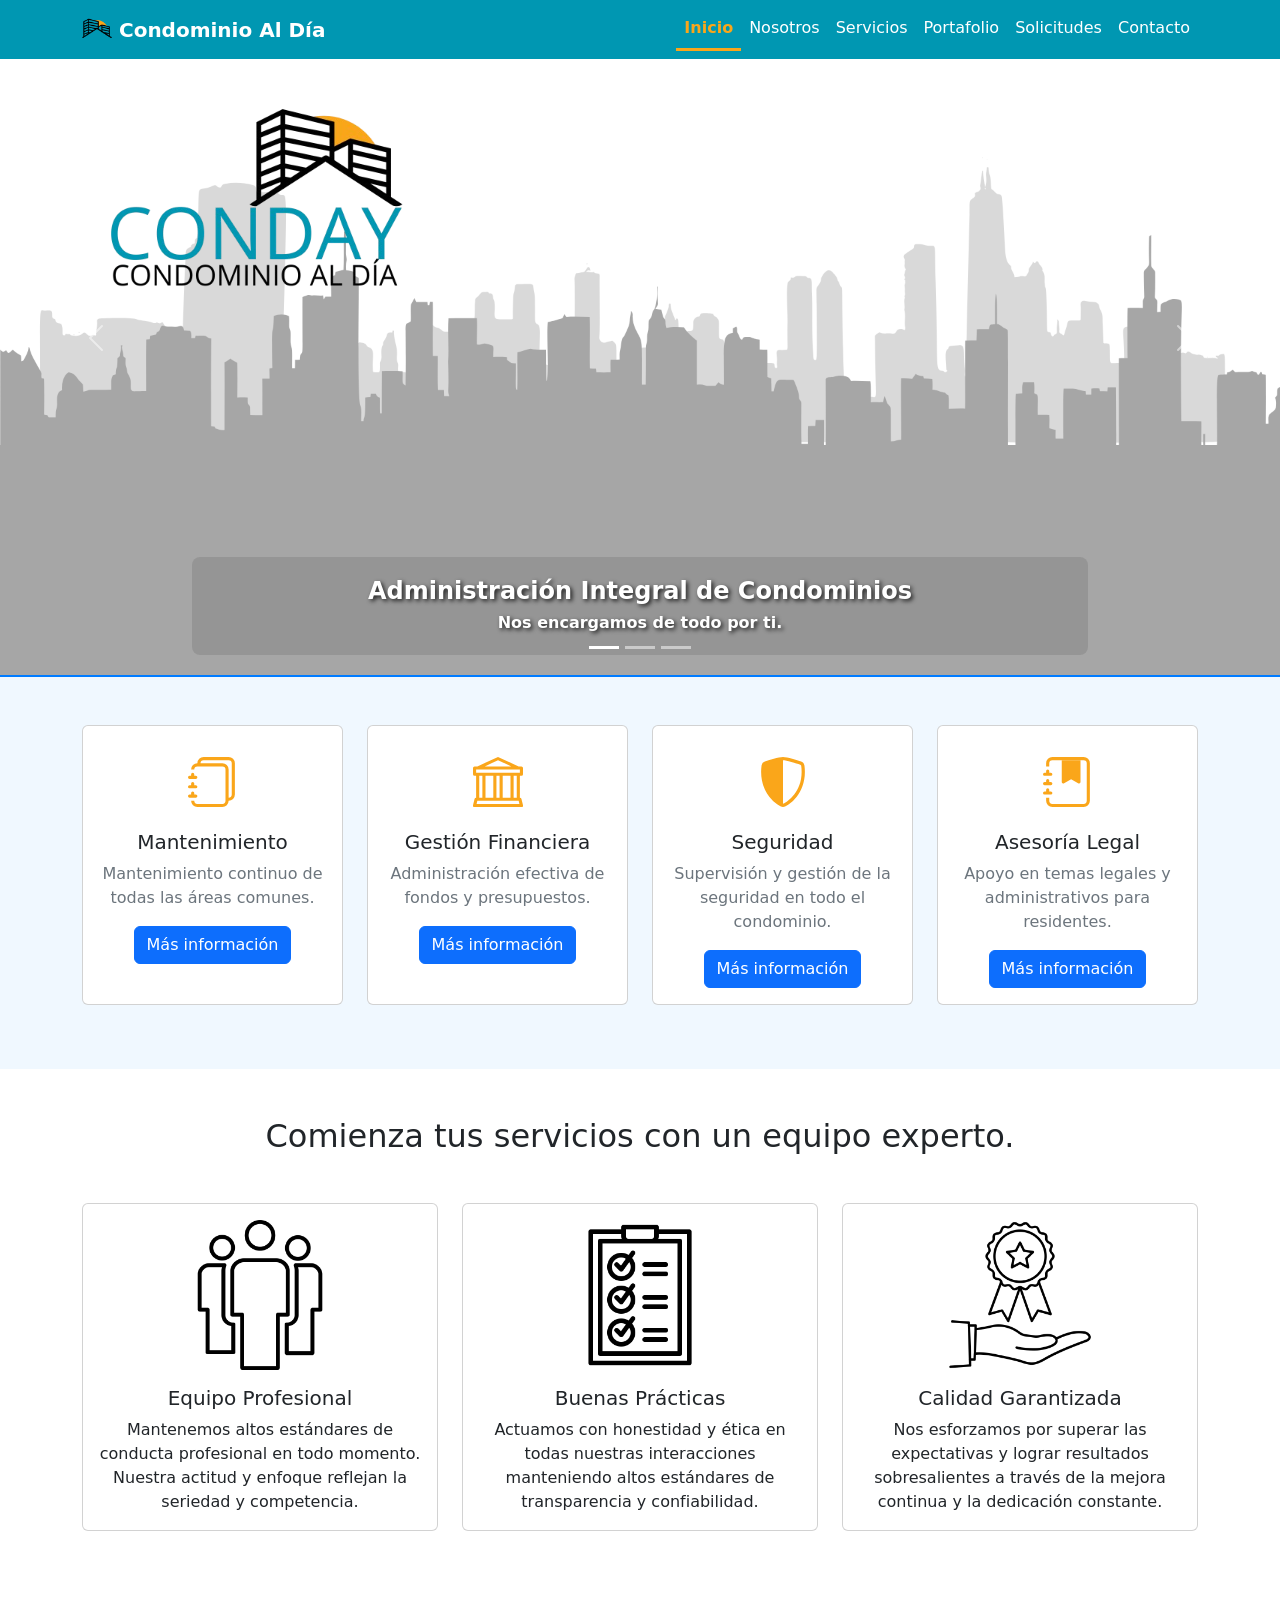
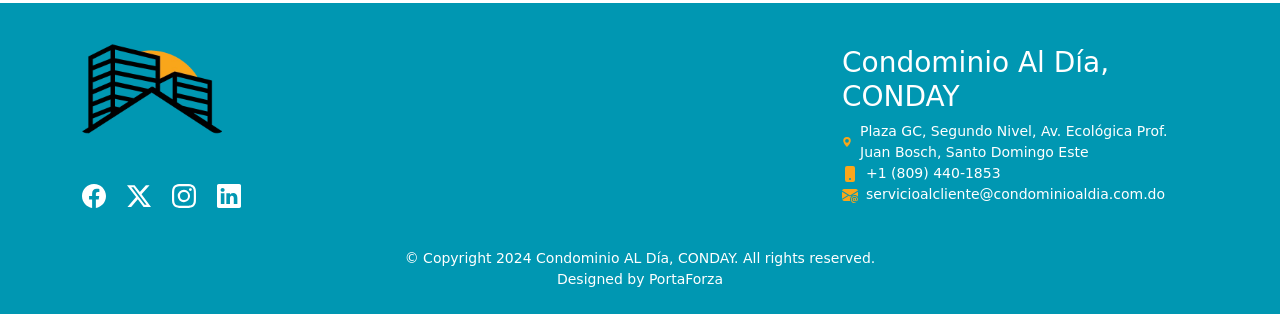
==== public/index.html @ 3609c058 "Actualizacion del proyecto: reestructuracion a Firebase Hosting con nuevas paginas, recursos y estil" ====
<!DOCTYPE html>
<html lang="es">

    <head>

        <title>Condominio Al Dia, CONDAY - Administración de Condominios</title>

        <meta charset="UTF-8">
        <meta http-equiv="X-UA-Compatible" content="IE=Edge" />
        <meta name="keywords" content="Administracion, Condominios, Mantenimiento, servicios Comunes, Servicios de Mantenimiento, Santo Domingo, Republica Dominicana" />
        <meta name="description" content="Empresa especializada en mantenimiento de alta calidad  y administracion de condominios y propiedades en Santo Domingo, Republica Dominicana." />
        <meta name="author" content="https://www.portaforza.com/" />
        <meta name="viewport" content="width=device-width, initial-scale=1, maximum-scale=1" />
        <meta name="robots" content="index,follow" />
        <meta property="og:title" content="Condominio Al Dia, CONDAY - Administracion de Condominios"/>
        <meta property="og:url" content="https://condominioaldia.com.do/"/>
        <meta property="og:site_name" content="Condominio Al Dia, CONDAY - Administracion de Condominios"/>
        
        <link rel="apple-touch-icon" sizes="120x120" href="imgs/2.png" /> 
        <link rel="apple-touch-icon" sizes="152x152" href="imgs/2.png" />

        <link rel="canonical" href="https://condominioaldia.com.do/" />
        <link rel="icon" href="imgs/2.png" type="image/x-icon" />
        <link rel="shortcut icon" href="imgs/2.png" type="image/x-icon" />

        <!-- Conectar la hoja de estilo CSS -->
        <link rel="stylesheet" href="css/styles.css">
        <!-- Bootstrap CSS -->
        <link href="https://cdn.jsdelivr.net/npm/bootstrap@5.3.0/dist/css/bootstrap.min.css" rel="stylesheet">

    </head>

    <body>

        <!-- Navbar -->
        <nav class="navbar navbar-expand-lg navbar-light fixed-top navbar-custom ">
            <div class="container">
                <a class="navbar-brand" href="#">
                    <img src="imgs/3-removebg-preview.png" alt="Logo" width="30" height="30" class="d-inline-block align-top">
                    Condominio Al Día
                </a>
                <button class="navbar-toggler" type="button" data-bs-toggle="collapse" data-bs-target="#navbarNav" aria-controls="navbarNav" aria-expanded="false" aria-label="Toggle navigation">
                    <span class="navbar-toggler-icon"></span>
                </button>
                <div class="collapse navbar-collapse" id="navbarNav">
                    <ul class="navbar-nav ms-auto">
                        <li class="nav-item"><a class="nav-link" href="#" id="inicio-link">Inicio</a></li>
                        <li class="nav-item"><a class="nav-link" href="pags/nosotros.html">Nosotros</a></li>
                        <li class="nav-item"><a class="nav-link" href="pags/servicios.html">Servicios</a></li>
                        <li class="nav-item"><a class="nav-link" href="pags/portafolio.html">Portafolio</a></li>
                        <li class="nav-item"><a class="nav-link" href="pags/Solicitudes.html">Solicitudes</a></li>
                        <li class="nav-item"><a class="nav-link" href="pags/contacto.html">Contacto</a></li>
                    </ul>
                </div>
            </div>
        </nav>

        <!-- Carrusel con imagen fija superpuesta -->
        <div id="carouselExampleIndicators" class="carousel slide position-relative" data-bs-ride="carousel">

            <!-- Imagen fija sobre el carrusel -->
            <div class="position-absolute d-none d-md-block" style="top: 50px; left: 20%; transform: translateX(-50%); z-index: 10;">
                <img src="imgs/1-removebg-preview.png" class="img-fluid" alt="Logo Condominio" style="max-width: 300px; height: auto;">
            </div>

            <div class="carousel-indicators">
                <button type="button" data-bs-target="#carouselExampleIndicators" data-bs-slide-to="0" class="active" aria-current="true"></button>
                <button type="button" data-bs-target="#carouselExampleIndicators" data-bs-slide-to="1"></button>
                <button type="button" data-bs-target="#carouselExampleIndicators" data-bs-slide-to="2"></button>
            </div>

            <div class="carousel-inner">

                <div class="carousel-item active">
                    <img src="imgs/Carrusel 1.png" class="d-block w-100" alt="Condominio 1">
                    <div class="carousel-caption custom-caption d-none d-md-block">
                        <h5>Administración Integral de Condominios</h5>
                        <p>Nos encargamos de todo por ti.</p>
                    </div>
                </div>

                <div class="carousel-item">
                    <img src="imgs/Carrusel 2.png" class="d-block w-100" alt="Condominio 2">
                    <div class="carousel-caption custom-caption d-none d-md-block">
                        <h5>Servicios de Mantenimiento</h5>
                        <p>Mantén tu condominio siempre impecable.</p>
                    </div>
                </div>

                <div class="carousel-item">
                    <img src="imgs/Carrusel 3.png" class="d-block w-100" alt="Condominio 3">
                    <div class="carousel-caption custom-caption d-none d-md-block">
                        <h5>Seguridad Garantizada</h5>
                        <p>Protege a los residentes con seguridad de primer nivel.</p>
                    </div>
                </div>

            </div>

            <button class="carousel-control-prev" type="button" data-bs-target="#carouselExampleIndicators" data-bs-slide="prev">
                <span class="carousel-control-prev-icon" aria-hidden="true"></span>
                <span class="visually-hidden">Anterior</span>
            </button>

            <button class="carousel-control-next" type="button" data-bs-target="#carouselExampleIndicators" data-bs-slide="next">
                <span class="carousel-control-next-icon" aria-hidden="true"></span>
                <span class="visually-hidden">Siguiente</span>
            </button>

        </div>


        <section id="servicios" class="py-5">
            <div class="container">
                <div class="row text-center">
                    <!--<h2 class="mb-5">Servicios Principales</h2>-->

                    <!-- Tarjeta 1: Mantenimiento -->
                    <div class="col-lg-3 col-md-6 mb-3">
                        <div class="card text-center h-100 bg-custom-card"> <!-- Clase personalizada para fondo -->
                            <div class="card-body">
                                <div class="service-icon mb-3">
                                    <svg xmlns="http://www.w3.org/2000/svg" width="50" height="50" fill="currentColor" class="bi bi-journals" viewBox="0 0 16 16">
                                        <path d="M5 0h8a2 2 0 0 1 2 2v10a2 2 0 0 1-2 2 2 2 0 0 1-2 2H3a2 2 0 0 1-2-2h1a1 1 0 0 0 1 1h8a1 1 0 0 0 1-1V4a1 1 0 0 0-1-1H3a1 1 0 0 0-1 1H1a2 2 0 0 1 2-2h8a2 2 0 0 1 2 2v9a1 1 0 0 0 1-1V2a1 1 0 0 0-1-1H5a1 1 0 0 0-1 1H3a2 2 0 0 1 2-2"/>
                                        <path d="M1 6v-.5a.5.5 0 0 1 1 0V6h.5a.5.5 0 0 1 0 1h-2a.5.5 0 0 1 0-1zm0 3v-.5a.5.5 0 0 1 1 0V9h.5a.5.5 0 0 1 0 1h-2a.5.5 0 0 1 0-1zm0 2.5v.5H.5a.5.5 0 0 0 0 1h2a.5.5 0 0 0 0-1H2v-.5a.5.5 0 0 0-1 0"/>
                                    </svg>
                                    <i class="bi bi-tools" style="color: #0097b2;"></i> <!-- Ícono con color personalizado -->
                                </div>
                                <h5 class="card-title text-custom">Mantenimiento</h5> <!-- Texto personalizado -->
                                <p class="card-text text-custom">Mantenimiento continuo de todas las áreas comunes.</p>
                                <a href="pags/servicios.html" class="btn btn-primary">Más información</a>
                            </div>
                        </div>
                    </div>

                    <!-- Tarjeta 2: Gestión Financiera -->
                    <div class="col-lg-3 col-md-6 mb-3">
                        <div class="card text-center h-100 bg-custom-card">
                            <div class="card-body">
                                <div class="service-icon mb-3">
                                    <svg xmlns="http://www.w3.org/2000/svg" width="50" height="50" fill="currentColor" class="bi bi-bank" viewBox="0 0 16 16">
                                        <path d="m8 0 6.61 3h.89a.5.5 0 0 1 .5.5v2a.5.5 0 0 1-.5.5H15v7a.5.5 0 0 1 .485.38l.5 2a.498.498 0 0 1-.485.62H.5a.498.498 0 0 1-.485-.62l.5-2A.5.5 0 0 1 1 13V6H.5a.5.5 0 0 1-.5-.5v-2A.5.5 0 0 1 .5 3h.89zM3.777 3h8.447L8 1zM2 6v7h1V6zm2 0v7h2.5V6zm3.5 0v7h1V6zm2 0v7H12V6zM13 6v7h1V6zm2-1V4H1v1zm-.39 9H1.39l-.25 1h13.72z"/>
                                    </svg>
                                    <i class="bi bi-tools" style="color: #0097b2;"></i> <!-- Ícono con color personalizado -->
                                </div>
                                <h5 class="card-title text-custom">Gestión Financiera</h5>
                                <p class="card-text text-custom">Administración efectiva de fondos y presupuestos.</p>
                                <a href="pags/servicios.html" class="btn btn-primary">Más información</a>
                            </div>
                        </div>
                    </div>

                    <!-- Tarjeta 3: Seguridad -->
                    <div class="col-lg-3 col-md-6 mb-3">
                        <div class="card text-center h-100 bg-custom-card">
                            <div class="card-body">
                                <div class="service-icon mb-3">
                                    <svg xmlns="http://www.w3.org/2000/svg" width="50" height="50" fill="currentColor" class="bi bi-shield-shaded" viewBox="0 0 16 16">
                                        <path fill-rule="evenodd" d="M8 14.933a1 1 0 0 0 .1-.025q.114-.034.294-.118c.24-.113.547-.29.893-.533a10.7 10.7 0 0 0 2.287-2.233c1.527-1.997 2.807-5.031 2.253-9.188a.48.48 0 0 0-.328-.39c-.651-.213-1.75-.56-2.837-.855C9.552 1.29 8.531 1.067 8 1.067zM5.072.56C6.157.265 7.31 0 8 0s1.843.265 2.928.56c1.11.3 2.229.655 2.887.87a1.54 1.54 0 0 1 1.044 1.262c.596 4.477-.787 7.795-2.465 9.99a11.8 11.8 0 0 1-2.517 2.453 7 7 0 0 1-1.048.625c-.28.132-.581.24-.829.24s-.548-.108-.829-.24a7 7 0 0 1-1.048-.625 11.8 11.8 0 0 1-2.517-2.453C1.928 10.487.545 7.169 1.141 2.692A1.54 1.54 0 0 1 2.185 1.43 63 63 0 0 1 5.072.56"/>
                                    </svg>
                                    <i class="bi bi-tools" style="color: #0097b2;"></i> <!-- Ícono con color personalizado -->
                                </div>
                                <h5 class="card-title text-custom">Seguridad</h5>
                                <p class="card-text text-custom">Supervisión y gestión de la seguridad en todo el condominio.</p>
                                <a href="pags/servicios.html" class="btn btn-primary">Más información</a>
                            </div>
                        </div>
                    </div>

                    <!-- Tarjeta 4: Asesoría Legal -->
                    <div class="col-lg-3 col-md-6 mb-3">
                        <div class="card text-center h-100 bg-custom-card">
                            <div class="card-body">
                                <div class="service-icon mb-3">
                                    <svg xmlns="http://www.w3.org/2000/svg" width="50" height="50" fill="currentColor" class="bi bi-journal-bookmark-fill" viewBox="0 0 16 16">
                                        <path fill-rule="evenodd" d="M6 1h6v7a.5.5 0 0 1-.757.429L9 7.083 6.757 8.43A.5.5 0 0 1 6 8z"/>
                                        <path d="M3 0h10a2 2 0 0 1 2 2v12a2 2 0 0 1-2 2H3a2 2 0 0 1-2-2v-1h1v1a1 1 0 0 0 1 1h10a1 1 0 0 0 1-1V2a1 1 0 0 0-1-1H3a1 1 0 0 0-1 1v1H1V2a2 2 0 0 1 2-2"/>
                                        <path d="M1 5v-.5a.5.5 0 0 1 1 0V5h.5a.5.5 0 0 1 0 1h-2a.5.5 0 0 1 0-1zm0 3v-.5a.5.5 0 0 1 1 0V8h.5a.5.5 0 0 1 0 1h-2a.5.5 0 0 1 0-1zm0 3v-.5a.5.5 0 0 1 1 0v.5h.5a.5.5 0 0 1 0 1h-2a.5.5 0 0 1 0-1z"/>
                                    </svg>
                                    <!-- <i class="bi bi-tools" style="color: #0097b2;"></i>  Ícono con color personalizado -->
                                </div>
                                <h5 class="card-title text-custom">Asesoría Legal</h5>
                                <p class="card-text text-custom">Apoyo en temas legales y administrativos para residentes.</p>
                                <a href="pags/servicios.html" class="btn btn-primary">Más información</a>
                            </div>
                        </div>
                    </div>

                </div>
            </div>
        </section>

        <!--seccion de Principales-->
        <section id="Principales" class="py-5">
            <div class="container">

                <div class="row text-center">
                    <h2 class="mb-5">Comienza tus servicios con un equipo experto.</h2>

                    <div class="col-sm-12 col-md-4 mb-4">
                        <div class="card text-center">
                            <a href="pags/nosotros.html">
                                <img src="imgs/groupofpeopleoutline_81118.png" 
                                    class="card-img-top img-fluid mx-auto mt-3 card-img-hover" 
                                    alt="Equipo Profesional" 
                                    style="width: 150px; height: auto;"></a>
                            <div class="card-body">
                                <h5 class="card-title">Equipo Profesional</h5>
                                <p class="card-text">Mantenemos altos estándares de conducta profesional en todo momento. Nuestra actitud y enfoque reflejan la seriedad y competencia.</p>
                            </div>
                        </div>
                    </div>

                    <div class="col-sm-12 col-md-4 mb-4">
                        <div class="card text-center">
                            <a href="pags/nosotros.html">
                                <img src="imgs/3775748-check-date-list-planner-time_108972.png" 
                                        class="card-img-top img-fluid mx-auto mt-3 card-img-hover" 
                                        alt="Buenas Prácticas" 
                                        style="width: 150px; height: auto;"></a>
                            <div class="card-body">
                                <h5 class="card-title">Buenas Prácticas</h5>
                                <p class="card-text">Actuamos con honestidad y ética en todas nuestras interacciones manteniendo altos estándares de transparencia y confiabilidad.</p>
                            </div>
                        </div>
                    </div>

                    <div class="col-sm-12 col-md-4 mb-4">
                        <div class="card text-center">
                            <a href="pags/nosotros.html">
                                <img src="imgs/standards_excellence_quality_quality_assurance_icon_263004.png " 
                                    class="card-img-top img-fluid mx-auto mt-3 card-img-hover" 
                                    alt="Calidad Garantizada" 
                                    style="width: 150px; height: auto;"></a>
                            <div class="card-body">
                                <h5 class="card-title">Calidad Garantizada</h5>
                                <p class="card-text">Nos esforzamos por superar las expectativas y lograr resultados sobresalientes a través de la mejora continua y la dedicación constante.</p>
                            </div>
                        </div>
                    </div>

                </div>

            </div>
        </section>

        <!-- Footer -->
        <footer class="text-white text-center text-lg-start py-4 custom-footer">
            <div class="container">
                <div class="row justify-content-between align-items-center">

                    <!-- Columna izquierda con logo e iconos de redes sociales -->
                    <div class="col-lg-4 col-md-6 text-md-start">

                        <a href="#">
                        <img src="imgs/3-removebg-preview.png" alt="Logo" width="140" class="mb-3">
                        </a>

                        <div class="mb-3">
                            <a href="https://facebook.com" class="social-link text-white me-3">
                                <i class="fab fa-facebook-f">
                                    <svg xmlns="http://www.w3.org/2000/svg" width="24" height="24" fill="currentColor" class="bi bi-facebook" viewBox="0 0 16 16">
                                        <path d="M16 8.049c0-4.446-3.582-8.05-8-8.05C3.58 0-.002 3.603-.002 8.05c0 4.017 2.926 7.347 6.75 7.951v-5.625h-2.03V8.05H6.75V6.275c0-2.017 1.195-3.131 3.022-3.131.876 0 1.791.157 1.791.157v1.98h-1.009c-.993 0-1.303.621-1.303 1.258v1.51h2.218l-.354 2.326H9.25V16c3.824-.604 6.75-3.934 6.75-7.951"/>
                                    </svg>
                                </i>
                            </a>
                        
                            <a href="https://twitter.com" class="social-link text-white me-3">
                                <i class="fab fa-twitter">
                                    <svg xmlns="http://www.w3.org/2000/svg" width="24" height="24" fill="currentColor" class="bi bi-twitter-x" viewBox="0 0 16 16">
                                        <path d="M12.6.75h2.454l-5.36 6.142L16 15.25h-4.937l-3.867-5.07-4.425 5.07H.316l5.733-6.57L0 .75h5.063l3.495 4.633L12.601.75Zm-.86 13.028h1.36L4.323 2.145H2.865z"/>
                                    </svg>
                                </i>
                            </a>
                        
                            <a href="https://instagram.com" class="social-link text-white me-3">
                                <i class="fab fa-instagram">
                                    <svg xmlns="http://www.w3.org/2000/svg" width="24" height="24" fill="currentColor" class="bi bi-instagram" viewBox="0 0 16 16">
                                        <path d="M8 0C5.829 0 5.556.01 4.703.048 3.85.088 3.269.222 2.76.42a3.9 3.9 0 0 0-1.417.923A3.9 3.9 0 0 0 .42 2.76C.222 3.268.087 3.85.048 4.7.01 5.555 0 5.827 0 8.001c0 2.172.01 2.444.048 3.297.04.852.174 1.433.372 1.942.205.526.478.972.923 1.417.444.445.89.719 1.416.923.51.198 1.09.333 1.942.372C5.555 15.99 5.827 16 8 16s2.444-.01 3.298-.048c.851-.04 1.434-.174 1.943-.372a3.9 3.9 0 0 0 1.416-.923c.445-.445.718-.891.923-1.417.197-.509.332-1.09.372-1.942C15.99 10.445 16 10.173 16 8s-.01-2.445-.048-3.299c-.04-.851-.175-1.433-.372-1.941a3.9 3.9 0 0 0-.923-1.417A3.9 3.9 0 0 0 13.24.42c-.51-.198-1.092-.333-1.943-.372C10.443.01 10.172 0 7.998 0zm-.717 1.442h.718c2.136 0 2.389.007 3.232.046.78.035 1.204.166 1.486.275.373.145.64.319.92.599s.453.546.598.92c.11.281.24.705.275 1.485.039.843.047 1.096.047 3.231s-.008 2.389-.047 3.232c-.035.78-.166 1.203-.275 1.485a2.5 2.5 0 0 1-.599.919c-.28.28-.546.453-.92.598-.28.11-.704.24-1.485.276-.843.038-1.096.047-3.232.047s-2.39-.009-3.233-.047c-.78-.036-1.203-.166-1.485-.276a2.5 2.5 0 0 1-.92-.598 2.5 2.5 0 0 1-.6-.92c-.109-.281-.24-.705-.275-1.485-.038-.843-.046-1.096-.046-3.233s.008-2.388.046-3.231c.036-.78.166-1.204.276-1.486.145-.373.319-.64.599-.92s.546-.453.92-.598c.282-.11.705-.24 1.485-.276.738-.034 1.024-.044 2.515-.045zm4.988 1.328a.96.96 0 1 0 0 1.92.96.96 0 0 0 0-1.92m-4.27 1.122a4.109 4.109 0 1 0 0 8.217 4.109 4.109 0 0 0 0-8.217m0 1.441a2.667 2.667 0 1 1 0 5.334 2.667 2.667 0 0 1 0-5.334"/>
                                    </svg>
                                </i>
                            </a>           
                        
                            <a href="https://linkedin.com" class="social-link text-white me-3">
                                <i class="fab fa-linkedin">
                                    <svg xmlns="http://www.w3.org/2000/svg" width="24" height="24" fill="currentColor" class="bi bi-linkedin" viewBox="0 0 16 16">
                                        <path d="M0 1.146C0 .513.526 0 1.175 0h13.65C15.474 0 16 .513 16 1.146v13.708c0 .633-.526 1.146-1.175 1.146H1.175C.526 16 0 15.487 0 14.854zm4.943 12.248V6.169H2.542v7.225zm-1.2-8.212c.837 0 1.358-.554 1.358-1.248-.015-.709-.52-1.248-1.342-1.248S2.4 3.226 2.4 3.934c0 .694.521 1.248 1.327 1.248zm4.908 8.212V9.359c0-.216.016-.432.08-.586.173-.431.568-.878 1.232-.878.869 0 1.216.662 1.216 1.634v3.865h2.401V9.25c0-2.22-1.184-3.252-2.764-3.252-1.274 0-1.845.7-2.165 1.193v.025h-.016l.016-.025V6.169h-2.4c.03.678 0 7.225 0 7.225z"/>
                                    </svg>
                                </i>
                            </a>
                        </div>
                    </div>

                    <!-- Columna con la dirección, teléfono y email-->
                    <div class="col-lg-4 col-md-6 text-md-start">
                        <h3>Condominio Al Día, CONDAY</h3>

                        <p class="icon-contacto d-flex align-items-center">
                            <svg xmlns="http://www.w3.org/2000/svg" width="16" height="16" fill="currentColor" class="bi bi-geo-alt-fill me-2" viewBox="0 0 16 16">
                                <path d="M8 16s6-5.686 6-10A6 6 0 0 0 2 6c0 4.314 6 10 6 10m0-7a3 3 0 1 1 0-6 3 3 0 0 1 0 6"/>
                                </svg>
                                <a href="pags/contacto.html">Plaza GC, Segundo Nivel, Av. Ecológica Prof. Juan Bosch, Santo Domingo Este</a>
                        </p>

                        <p class="icon-contacto d-flex align-items-center">
                            <svg xmlns="http://www.w3.org/2000/svg" width="16" height="16" fill="currentColor" class="bi bi-phone-fill" viewBox="0 0 16 16">
                                <path d="M3 2a2 2 0 0 1 2-2h6a2 2 0 0 1 2 2v12a2 2 0 0 1-2 2H5a2 2 0 0 1-2-2zm6 11a1 1 0 1 0-2 0 1 1 0 0 0 2 0"/>
                            </svg>
                            <a href="tel:+1+18094401853">+1 (809) 440-1853</a>
                        </p>

                        <p class="icon-contacto d-flex align-items-center">
                            <svg xmlns="http://www.w3.org/2000/svg" width="16" height="16" fill="currentColor" class="bi bi-envelope-at-fill" viewBox="0 0 16 16">
                                <path d="M2 2A2 2 0 0 0 .05 3.555L8 8.414l7.95-4.859A2 2 0 0 0 14 2zm-2 9.8V4.698l5.803 3.546zm6.761-2.97-6.57 4.026A2 2 0 0 0 2 14h6.256A4.5 4.5 0 0 1 8 12.5a4.49 4.49 0 0 1 1.606-3.446l-.367-.225L8 9.586zM16 9.671V4.697l-5.803 3.546.338.208A4.5 4.5 0 0 1 12.5 8c1.414 0 2.675.652 3.5 1.671"/>
                                <path d="M15.834 12.244c0 1.168-.577 2.025-1.587 2.025-.503 0-1.002-.228-1.12-.648h-.043c-.118.416-.543.643-1.015.643-.77 0-1.259-.542-1.259-1.434v-.529c0-.844.481-1.4 1.26-1.4.585 0 .87.333.953.63h.03v-.568h.905v2.19c0 .272.18.42.411.42.315 0 .639-.415.639-1.39v-.118c0-1.277-.95-2.326-2.484-2.326h-.04c-1.582 0-2.64 1.067-2.64 2.724v.157c0 1.867 1.237 2.654 2.57 2.654h.045c.507 0 .935-.07 1.18-.18v.731c-.219.1-.643.175-1.237.175h-.044C10.438 16 9 14.82 9 12.646v-.214C9 10.36 10.421 9 12.485 9h.035c2.12 0 3.314 1.43 3.314 3.034zm-4.04.21v.227c0 .586.227.8.581.8.31 0 .564-.17.564-.743v-.367c0-.516-.275-.708-.572-.708-.346 0-.573.245-.573.791"/>
                            </svg>
                            <a href="mailto:servicioalcliente@condominioaldia.com.do">servicioalcliente@condominioaldia.com.do</a>
                        </p>

                    </div>
                    
                </div>

                <!-- Línea de copyright y nombre de la empresa -->
                <div class="text-center pt-4">
                    <p class="copyconday mb-0">&copy; Copyright 2024 
                        <a href="https://condominioaldia.com.do/">Condominio AL Día, CONDAY</a>. All rights reserved.
                    </p>
                    
                    <p class="copyportaforza mb-0">Designed by 
                        <a href="https://portaforza.com/" target="_blank">PortaForza</a>
                    </p>
                </div>
            </div>
        </footer>

        <!-- Botón para volver al tope -->
        <button id="btnTop" title="Volver al tope">&#8679;</button>

        <!-- Bootstrap JS -->
        <script src="https://cdn.jsdelivr.net/npm/bootstrap@5.3.0/dist/js/bootstrap.bundle.min.js"></script>

        <!-- Script para manejar el botón de "Volver al tope" -->
        <script src="js/scripts.js"></script>

    </body>
</html>
---- public/css/styles.css ----
/* Estilos personalizados para la barra de navegación */
.navbar-custom {
    background-color: #0097b2; /* Color de fondo personalizado */
    /*border-bottom: 2px solid #003d80; /* Borde inferior para resaltar */
}

/* Estilos para los enlaces de la barra de navegación */
.navbar-custom .nav-link {
    color: #ffffff; /* Color blanco para los enlaces */
    font-weight: 500; /* Un poco más grueso para mejorar la visibilidad */
    transition: color 0.3s; /* Transición suave cuando cambia el color */
}

/* Color al pasar el mouse sobre los enlaces */
.navbar-custom .nav-link:hover {
    color: #faa61a; /* Cambia el color del enlace al pasar el ratón */
}

/* Estilos para el logo y el texto de la marca */
.navbar-custom .navbar-brand {
    color: #ffffff; /* Color blanco para el texto de la marca */
    font-weight: 600; /* Texto de marca más visible */
}

/* Cambia el icono de hamburguesa en dispositivos móviles */
.navbar-custom .navbar-toggler {
    border-color: #ffffff; /* Color del borde del icono hamburguesa */
}

/* Cambia el icono de hamburguesa */
.navbar-custom .navbar-toggler-icon {
    background-image: url('data:image/svg+xml;charset=utf8,%3Csvg viewBox%3D%220 0 30 30%22 xmlns%3D%22http://www.w3.org/2000/svg%22%3E%3Cpath stroke%3D%22rgba%28255,255,255,0.55%29%22 stroke-width%3D%222%22 stroke-linecap%3D%22round%22 stroke-miterlimit%3D%2210%22 d%3D%22M4 7h22M4 15h22M4 23h22%22/%3E%3C/svg%3E');
}

/* Barra de navegación al reducirse */
.navbar-shrink {
    padding: 0.5rem 1rem;
}

/* Ajuste de las imágenes del carrusel */
.carousel-inner img {
    height: 75vh;
    object-fit: cover;
}


/* Iconos de los servicios */
.service-icon {
    font-size: 3rem;
    color: #faa61a; /* Color personalizado para los iconos */
    transition: color 0.3s ease; /* Efecto de transición para el color */
}

.service-icon:hover {
    color: #faa61a; /* Cambia a un azul más oscuro al hacer hover */
}

/* Fondo de la sección de servicios */
#servicios {
    background-color: #f1f1f1;
    padding: 3rem 0;
    border-top: 2px solid #007bff;
}

/* Título de la sección de servicios */
#servicios h2 {
    color: #343a40;
    font-weight: bold;
    font-size: 2.5rem;
}

/* Títulos de cada servicio */
#servicios h4 {
    color: #007bff;
    font-size: 1.5rem;
    margin-bottom: 1rem;
}

/* Descripción de los servicios */
#servicios p {
    color: #6c757d;
    font-size: 1rem;
}

/* Estilos del footer */
footer {
    background-color: #f8f9fa;
    padding: 20px 0;
}

/* Carrusel: fondo y texto */
.carousel-inner {
    background-color: #343a40;
}

.carousel-caption h5 {
    color: #ffffff;
    font-size: 2rem;
    text-shadow: 2px 2px 5px rgba(0, 0, 0, 0.7);
}

.carousel-caption p {
    color: #f8f9fa;
    text-shadow: 2px 2px 5px rgba(0, 0, 0, 0.7);
}

/* Botones de control del carrusel */
.carousel-control-prev-icon,
.carousel-control-next-icon {
    background-color: none;
    border-radius: 35%;
}

.carousel-control-prev:hover .carousel-control-prev-icon,
.carousel-control-next:hover .carousel-control-next-icon {
    background-color: #faa61a;
}

/* Indicadores del carrusel */
.carousel-indicators [data-bs-target] {
    background-color: #ffffff;
}

.carousel-indicators .active {
    background-color: #007bff;
}

/* Color de fondo de la página */
body {
    background-color: #e9ecef;
}

/* Estilos para los botones de redes sociales */
.btn-white {
    background-color: #ffffff;
    border: 1px solid #dddddd;
}

/* Efecto hover para los botones */
.btn:hover {
    background-color: #f1f1f1;
}



/* Hover de los botones de redes sociales */
.btn-facebook:hover,
.btn-instagram:hover,
.btn-twitter:hover,
.btn-linkedin:hover {
    opacity: 0.9;
}

/* Estilos para el texto principal de la primera línea */
.copyconday {
    margin-bottom: 0;
    color: #ffffff; /* Color predeterminado, se puede modificar */
    font-size: 14px; /* Ajuste opcional del tamaño del texto */
}

/* Estilos para el texto del enlace "Condominio AL Día, CONDAY" */
.copyconday a {
    color: #ffffff; /* Color predeterminado, se puede modificar */
    text-decoration: none; /* Elimina la subrayado del enlace */
}

/* Estilos para el texto "Designed by" de la segunda línea */
.copyportaforza {
    margin-bottom: 0;
    color: #ffffff; /* Color predeterminado, se puede modificar */
    font-size: 14px; /* Ajuste opcional del tamaño del texto */
}

/* Estilos para el enlace "PortaForza" */
.copyportaforza a {
    color: #ffffff; /* Color predeterminado, se puede modificar */
    text-decoration: none; /* Elimina la subrayado del enlace */
}

/* Estilos personalizados para el footer */
footer.custom-footer {
    background-color: #0097b2; /* Color de fondo del footer */
    color: #ffffff; /* Color del texto dentro del footer */
    padding: 20px 0; /* Añade un poco de espacio superior e inferior */
}

/* Estilos para los enlaces dentro del footer */
footer.custom-footer a {
    color: #ffffff; /* Color de los enlaces dentro del footer */
    text-decoration: none; /* Elimina el subrayado de los enlaces */
}

/* Estilos para hover en los enlaces */
footer.custom-footer a:hover {
    color: #faa61a; /* Color de los enlaces al pasar el ratón por encima */
    text-decoration: none; /* Añade subrayado al hacer hover */
}

/* Estilo para el texto en el footer */
footer.custom-footer p {
    margin: 0; /* Elimina el margen de los párrafos */
    font-size: 14px; /* Ajusta el tamaño del texto */
}

/* Estilo para el botón de "Volver al tope" */
#btnTop {
    position: fixed;
    bottom: 20px;
    right: 20px;
    display: none;
    background-color: #faa61a;
    color: white;
    border: none;
    padding: 10px 15px;
    border-radius: 50%;
    font-size: 18px;
    cursor: pointer;
    z-index: 1000;
}
#btnTop:hover {
    background-color: #0056b3;
}

/* Color personalizado cuando se pasa el mouse */
.social-link:hover svg {
    fill: #faa61a; 
}

.card-img-hover {
    transition: transform 0.3s ease, filter 0.3s ease;
}

.card-img-hover:hover {
    transform: scale(1.3); /* Efecto de escala al pasar el mouse */
    filter: brightness(1.2) sepia(0.3); /* Cambiar brillo y aplicar un tono de color */
}

/* Colores personalizados para las tarjetas */
.bg-custom-card {
    background-color: #f7f7f7; /* Cambia esto al color de fondo que desees */
    border: 1px solid #ddd;    /* Bordes personalizados */
}

/* Colores personalizados para el texto */
.text-custom {
    color: #333; /* Cambia esto al color de texto que desees */
}

/* Fondo personalizado para la sección completa */
#servicios {
    background-color: #f0f8ff; /* Color de fondo para toda la sección de servicios */
    padding: 50px 0;
}

/* Fondo y bordes personalizados para las tarjetas */
.bg-custom-card {
    background-color: #ffffff; /* Fondo blanco para las tarjetas */
    border: 1px solid #ddd;    /* Bordes ligeros para las tarjetas */
    transition: background-color 0.3s ease; /* Efecto de transición en hover */
}

/* Fondo personalizado para las tarjetas al pasar el mouse (hover) */
.bg-custom-card:hover {
    background-color: #e6f7ff; /* Cambia al color de fondo que desees al hacer hover */
}

/* Personalización del texto */
.text-custom {
    color: #333; /* Color de texto personalizado */
    transition: color 0.3s ease; /* Suaviza la transición del color */
}

/* Cambiar el color del texto en hover */
.bg-custom-card:hover .text-custom {
    color: #0056b3; /* Color de texto al hacer hover */
}

/* Personalización del ícono de servicio */
.service-icon i {
    font-size: 2rem;
    color: #007bff; /* Color de los íconos por defecto */
    transition: color 0.3s ease; /* Suaviza la transición del color en hover */
}

/* Personalización de los botones */
.btn-primary {
    background-color: #007bff; /* Color de fondo de los botones */
    border-color: #007bff;
    transition: background-color 0.3s ease, border-color 0.3s ease;
}

/* Botones en hover */
.btn-primary:hover {
    background-color: #0056b3; /* Color de fondo del botón en hover */
    border-color: #0056b3;
}


/* Estilos del formulario dentro del card */
.card {
    border: 2px solid #ddd;
    background-color: #f8f9fa;
}

/* Estilos personalizados para la sección de sucursales */
.sucursales-section {
    background-color: #f1f1f1; /* Cambia el color de fondo */
    padding: 50px 0;
}

/* Estilos para las cards dentro de la sección de sucursales */
.sucursales-section .card {
    border: 1px solid #ccc;
    background-color: #fff;
}
/*

/* Colores personalizados */
.info-contacto h4 {
    color: #007bff;
    font-weight: bold;
}
.info-contacto h5 {
    color: #343a40;
    font-weight: bold;
}
.info-contacto p {
    color: #6c757d;
}
/* Íconos personalizados */
.info-contacto.bi {
    color: #007bff;
    margin-right: 8px;
}
/* Links personalizados */
.info-contacto a {
    text-decoration: none;
    color: black;
    font-weight: bold;
}
.info-contacto a:hover {
    color: #0056b3;
    text-decoration: none;
}

.icon-contacto {
    color: #faa61a; /* Cambia el color de los íconos */
    
}

.icon-pagcontacto {
    color: #faa61a; /* Cambia el color de los íconos */
}

.data-contacto {
    color: black;
    text-decoration: none;
    font-size: 17px;
}

.data-contacto:hover {
    color: #faa61a ;
    text-decoration: none;
    
}

#sucursales .card {
    border: 2px solid black; /* Cambia el color del borde */
    border-radius: 10px; /* Añade un radio de borde */
    transition: transform 0.3s, box-shadow 0.3s; /* Animación al pasar el ratón */
}

#sucursales .card:hover {
    transform: scale(1.05); /* Aumenta el tamaño al pasar el ratón */
    box-shadow: 0 4px 20px rgba(0, 123, 255, 0.4); /* Sombra en hover */

}

#sucursales .card-title {
    font-weight: bold; /* Negrita en el título */
    color: #faa61a; /* Color del título */
    line-height: 3.5; /* Ajusta el interlineado a 1.5 */
}

#sucursales .card-text {
    color: #555;  /* Color del texto */
}

#sucursales .btn-primary {
    background-color: #007bff; /* Color de fondo del botón */
    border: none; /* Sin borde */ 
    border-radius: 10px;
}

#sucursales .btn-primary:hover {
    background-color: #0056b3; /* Color de fondo en hover del botón */
}

/* Cambiar el interlineado solo para los párrafos dentro de las tarjetas en la sección específica */
.card-bodycontacto p {
    line-height: 0.5; /* Ajusta el interlineado a 1.5 */
} 

/* Estilo para las cards de los servicios */
.service-card {
    transition: transform 0.3s, box-shadow 0.3s;
    border: 1px solid #ddd;
    border-radius: 8px;
}

/* Efecto hover: sombra y agrandamiento */
.service-card:hover {
    transform: translateY(-10px);
    box-shadow: 0 8px 20px rgba(0, 0, 0, 0.15);
}

/* Personalización adicional (colores, márgenes, etc.) */
.service-card .card-title {
    font-size: 1.25rem;
    font-weight: bold;
}

.service-card .card-text {
    font-size: 0.95rem;
}

.service-card .btn {
    background-color: #007bff;
    border: none;
    border-radius: 4px;
    transition: background-color 0.3s ease;
}

.service-card .btn:hover {
    background-color: #0056b3;
}

/* Imágenes ajustadas para un diseño atractivo */
.service-card img {
    height: 200px;
    object-fit: cover;
    border-bottom: 1px solid #ddd;
}


/* Fondo y sombra para mejorar visibilidad */
.custom-caption {
    background-color: rgba(0, 0, 0, 0.1); /* Fondo semitransparente */
    padding: 8px;
    border-radius: 8px;
    transition: background-color 0.2s ease;
}

/* Efecto hover para el fondo */
.custom-caption:hover {
    background-color: rgba(0, 0, 0, 0.7);
}

/* Personalización del texto */
.custom-caption h5,
.custom-caption p {
    color: #ffffff;
    text-shadow: 2px 2px 4px rgba(0, 0, 0, 0.8); /* Sombra para texto */
    font-weight: bold;
}

/* Espaciado y tamaño de fuente */
.custom-caption h5 {
    font-size: 1.5rem;
    margin-bottom: 5px;
}

.custom-caption p {
    font-size: 1rem;
    margin: 0;
    
}


/* Estilo para el enlace activo */
.navbar-nav .active-link {
    color: #faa61a; /* Cambia el color del enlace activo */
    font-weight: bold;
    border-bottom: 3px solid #faa61a; /*Añade una línea inferior */
}


.icon-contacto svg {
    margin-right: 8px; /* Ajusta el espacio entre ícono y texto */
    color: #faa61a; /* Cambia el color del ícono si es necesario */
}

.icon-contacto a {
    text-decoration: none;
    color: inherit;
    
}
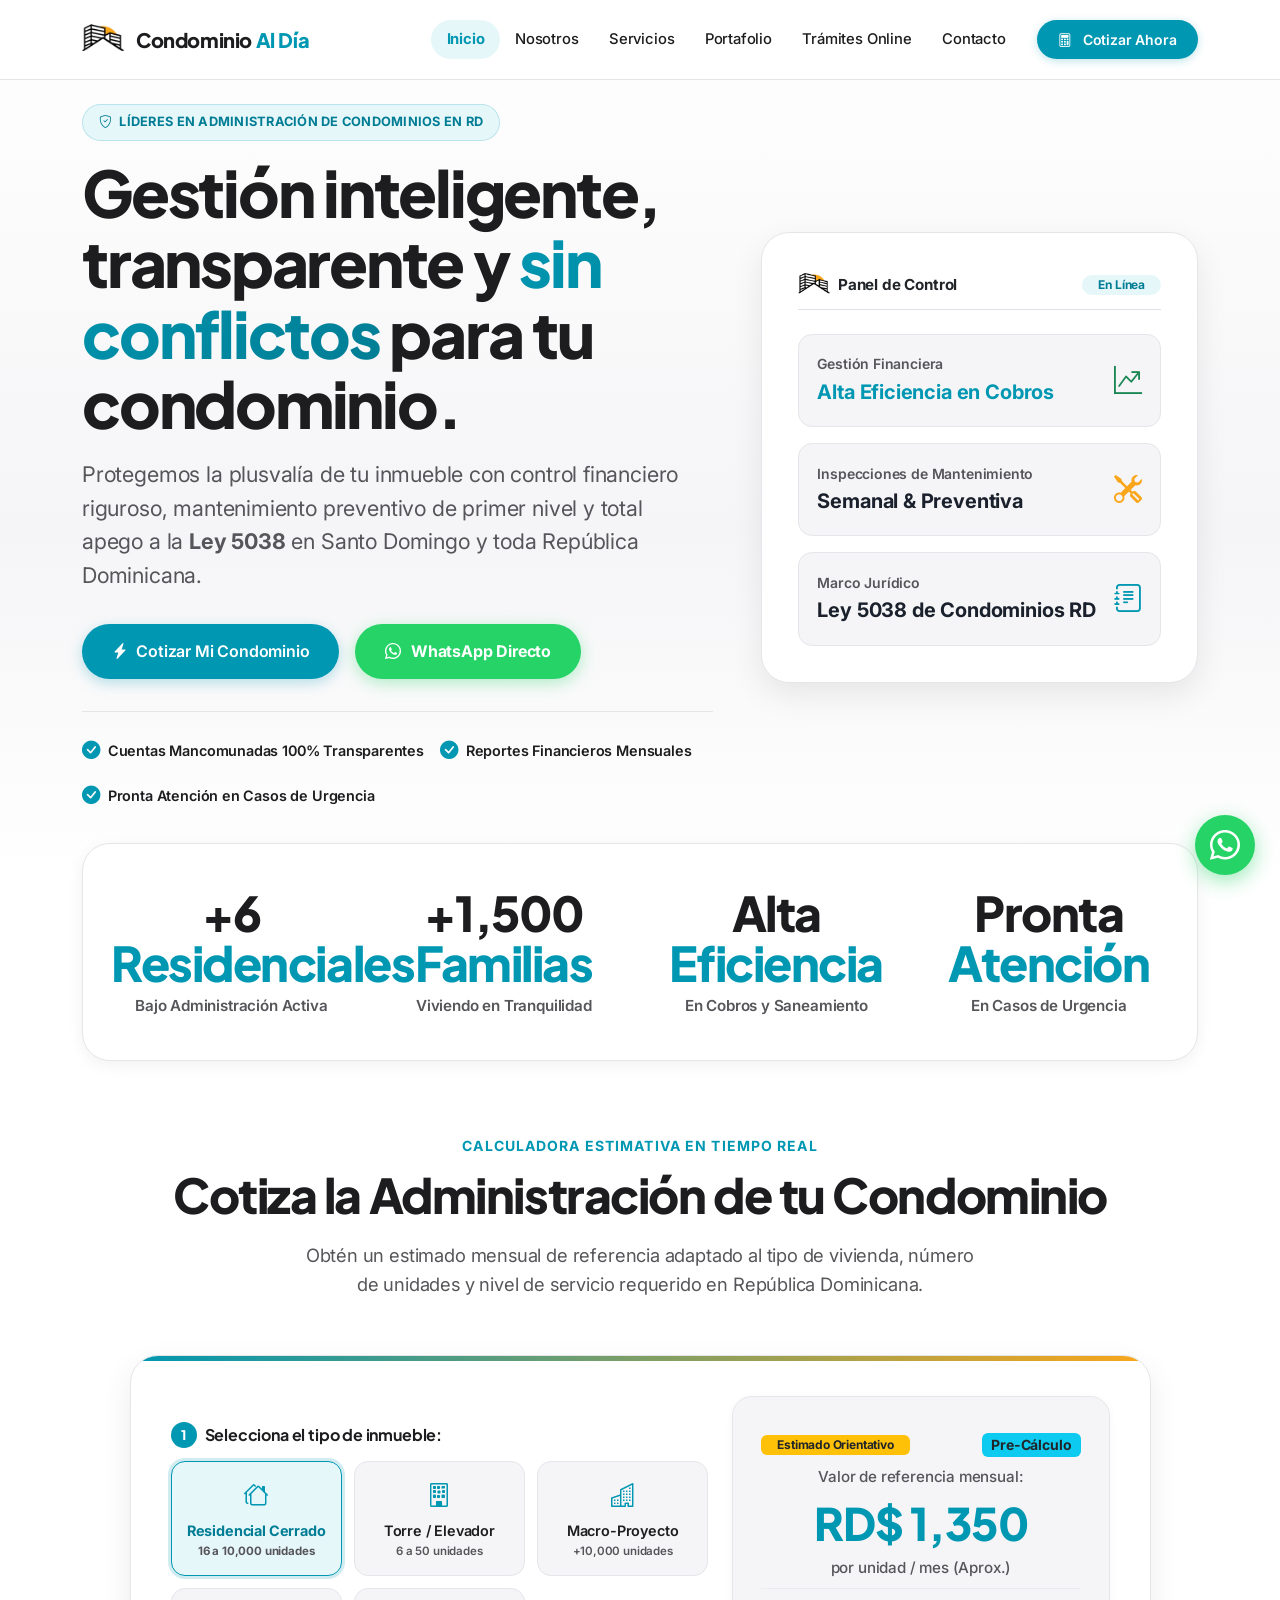
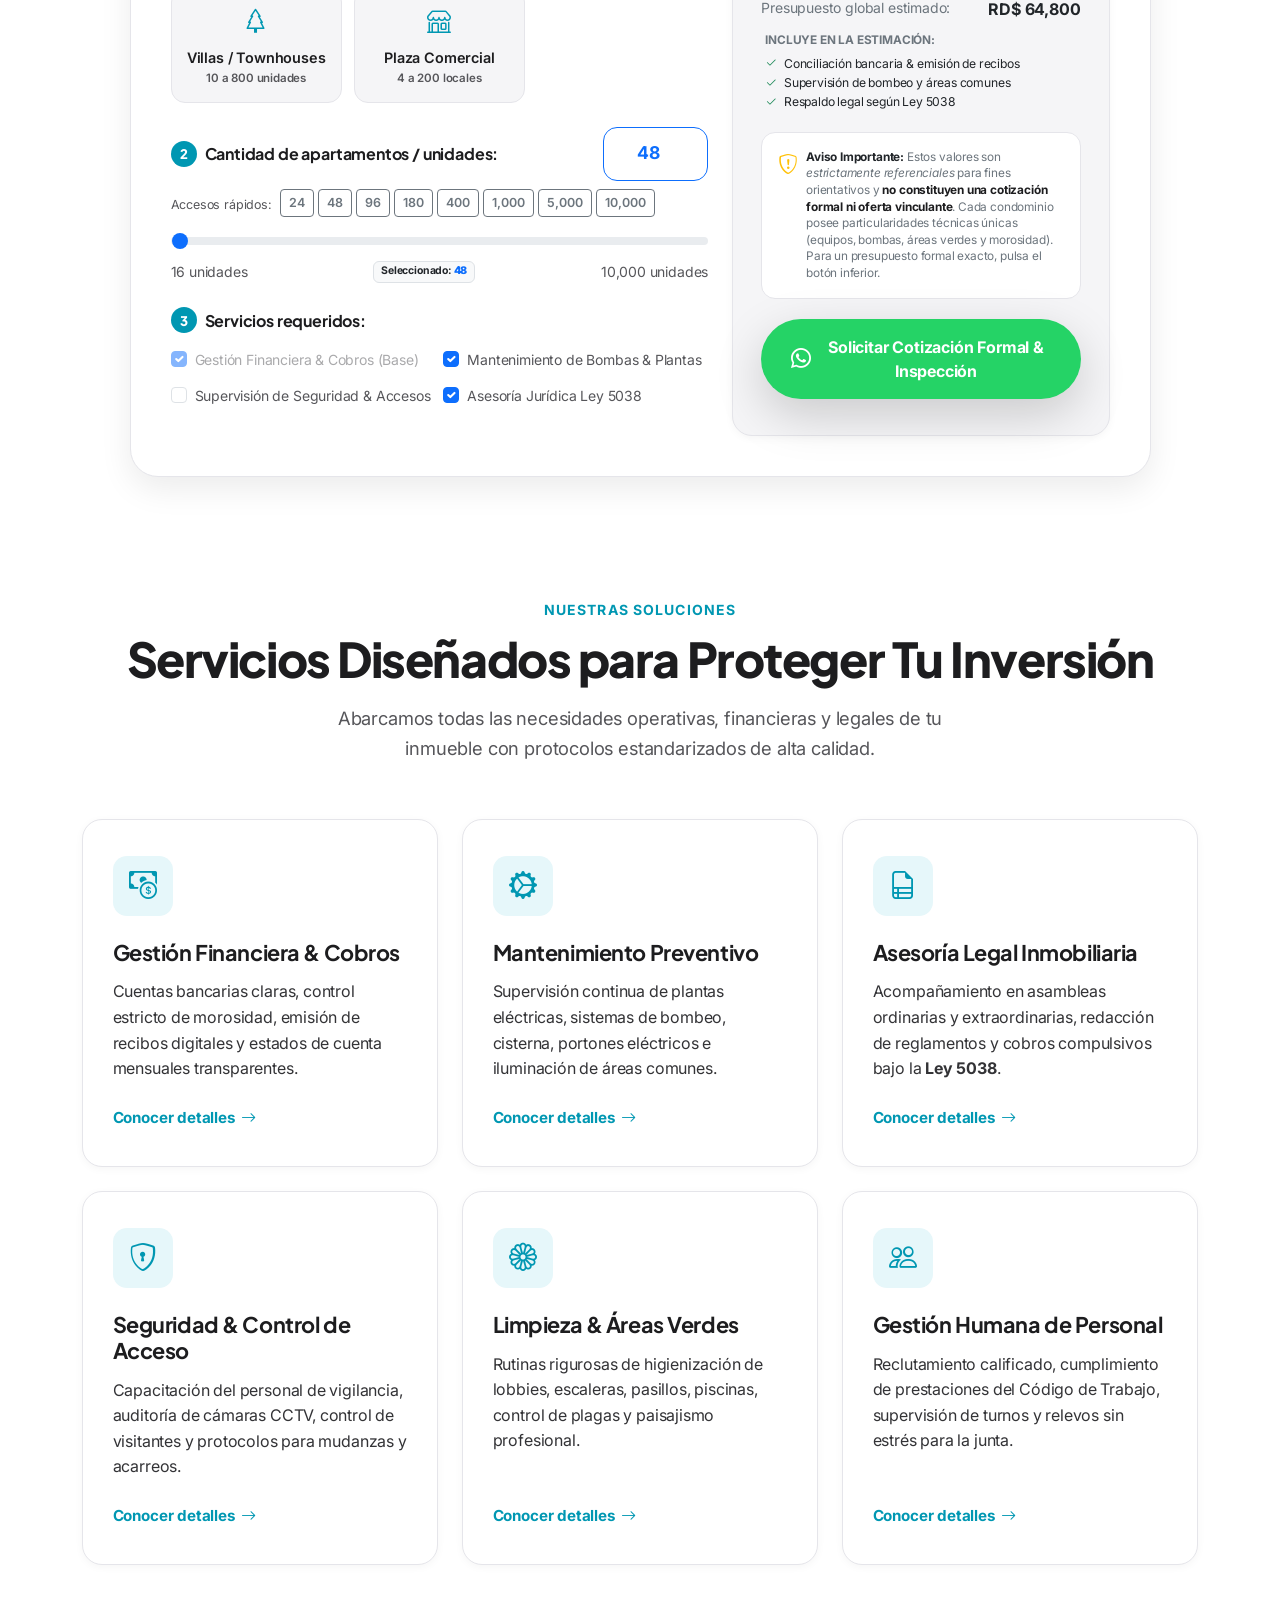
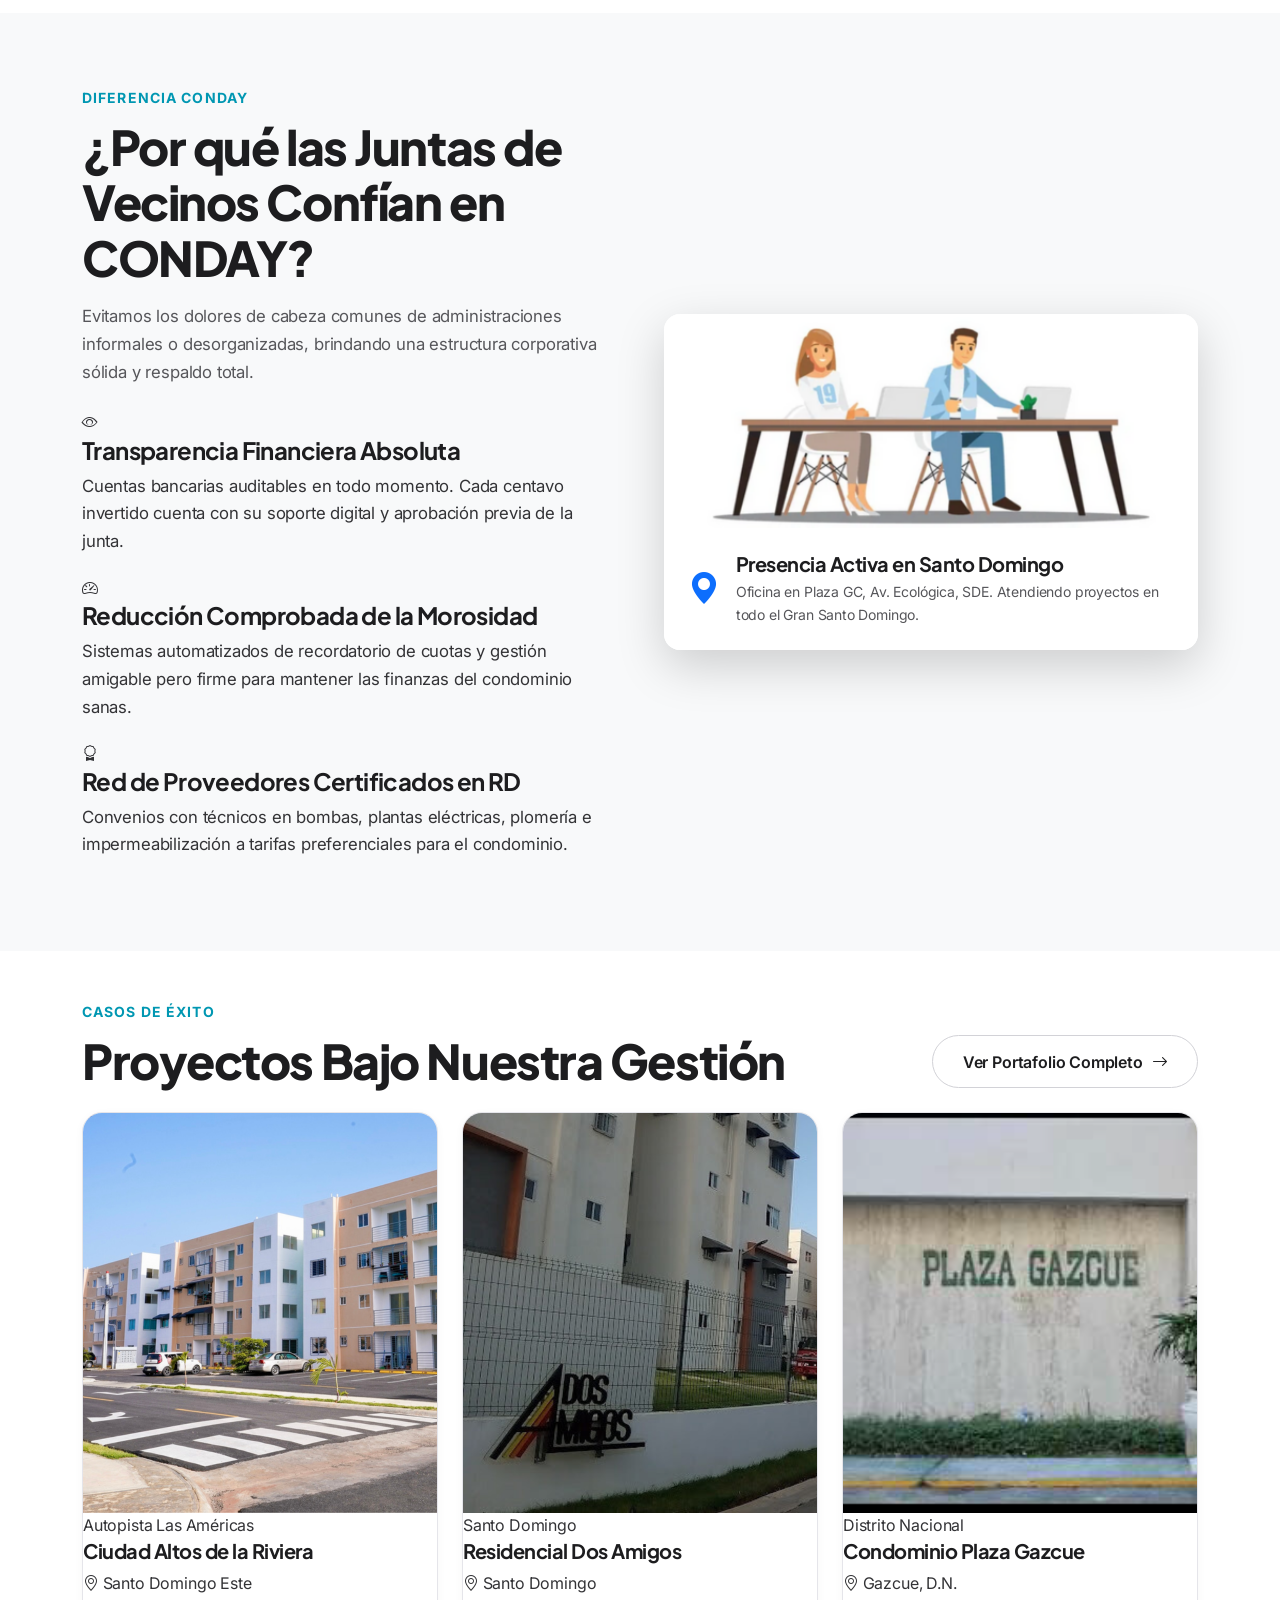
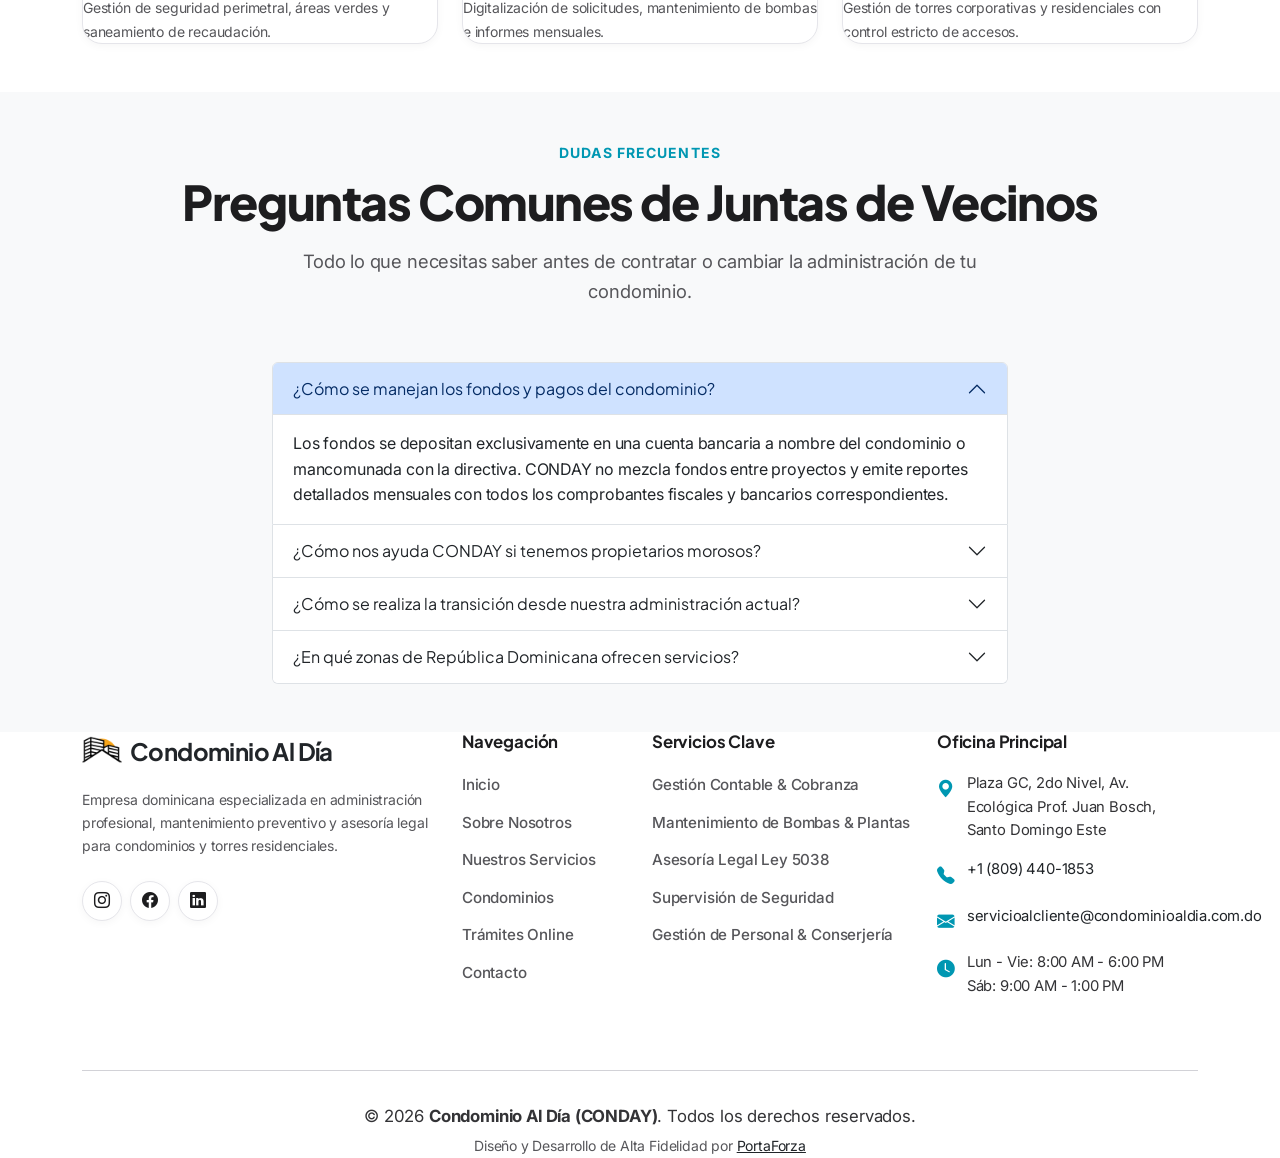
==== commit 3d4d4d24: "feat: initialize core HTML pages, CSS styles, scripts, and Firebase configuration" ====
--- a/public/index.html
+++ b/public/index.html
@@ -1,347 +1,783 @@
 <!DOCTYPE html>
 <html lang="es">
 
-    <head>
-
-        <title>Condominio Al Dia, CONDAY - Administración de Condominios</title>
-
-        <meta charset="UTF-8">
-        <meta http-equiv="X-UA-Compatible" content="IE=Edge" />
-        <meta name="keywords" content="Administracion, Condominios, Mantenimiento, servicios Comunes, Servicios de Mantenimiento, Santo Domingo, Republica Dominicana" />
-        <meta name="description" content="Empresa especializada en mantenimiento de alta calidad  y administracion de condominios y propiedades en Santo Domingo, Republica Dominicana." />
-        <meta name="author" content="https://www.portaforza.com/" />
-        <meta name="viewport" content="width=device-width, initial-scale=1, maximum-scale=1" />
-        <meta name="robots" content="index,follow" />
-        <meta property="og:title" content="Condominio Al Dia, CONDAY - Administracion de Condominios"/>
-        <meta property="og:url" content="https://condominioaldia.com.do/"/>
-        <meta property="og:site_name" content="Condominio Al Dia, CONDAY - Administracion de Condominios"/>
-        
-        <link rel="apple-touch-icon" sizes="120x120" href="imgs/2.png" /> 
-        <link rel="apple-touch-icon" sizes="152x152" href="imgs/2.png" />
-
-        <link rel="canonical" href="https://condominioaldia.com.do/" />
-        <link rel="icon" href="imgs/2.png" type="image/x-icon" />
-        <link rel="shortcut icon" href="imgs/2.png" type="image/x-icon" />
-
-        <!-- Conectar la hoja de estilo CSS -->
-        <link rel="stylesheet" href="css/styles.css">
-        <!-- Bootstrap CSS -->
-        <link href="https://cdn.jsdelivr.net/npm/bootstrap@5.3.0/dist/css/bootstrap.min.css" rel="stylesheet">
-
-    </head>
-
-    <body>
-
-        <!-- Navbar -->
-        <nav class="navbar navbar-expand-lg navbar-light fixed-top navbar-custom ">
-            <div class="container">
-                <a class="navbar-brand" href="#">
-                    <img src="imgs/3-removebg-preview.png" alt="Logo" width="30" height="30" class="d-inline-block align-top">
-                    Condominio Al Día
+<head>
+    <meta charset="UTF-8">
+    <meta http-equiv="X-UA-Compatible" content="IE=edge">
+    <meta name="viewport" content="width=device-width, initial-scale=1.0">
+    
+    <!-- SEO Meta Tags Primarios -->
+    <title>CONDAY - Administración de Condominios y Propiedades en Santo Domingo, RD</title>
+    <meta name="title" content="CONDAY - Administración de Condominios y Propiedades en Santo Domingo, RD">
+    <meta name="description" content="Empresa líder en administración de condominios, torres y residenciales en Santo Domingo, República Dominicana. Transparencia financiera, mantenimiento preventivo y cumplimiento de la Ley 5038.">
+    <meta name="robots" content="index, follow">
+    <link rel="canonical" href="https://condominioaldia.com.do/">
+
+    <!-- Geo Tags para SEO Local República Dominicana -->
+    <meta name="geo.region" content="DO-01">
+    <meta name="geo.placename" content="Santo Domingo">
+    <meta name="geo.position" content="18.483719;-69.7604112">
+    <meta name="ICBM" content="18.483719, -69.7604112">
+
+    <!-- Open Graph / Facebook / WhatsApp -->
+    <meta property="og:type" content="website">
+    <meta property="og:url" content="https://condominioaldia.com.do/">
+    <meta property="og:title" content="CONDAY - Administración Integral de Condominios en Santo Domingo">
+    <meta property="og:description" content="Gestión transparente, mantenimiento de alta calidad, recaudación eficiente y asesoría legal bajo la Ley 5038 en República Dominicana.">
+    <meta property="og:image" content="https://condominioaldia.com.do/imgs/Carrusel%201.png">
+    <meta property="og:site_name" content="Condominio Al Día, CONDAY">
+    <meta property="og:locale" content="es_DO">
+
+    <!-- Twitter Cards -->
+    <meta name="twitter:card" content="summary_large_image">
+    <meta name="twitter:url" content="https://condominioaldia.com.do/">
+    <meta name="twitter:title" content="CONDAY - Administración de Condominios en Santo Domingo">
+    <meta name="twitter:description" content="Tranquilidad, transparencia y plusvalía para tu condominio o residencial en RD.">
+    <meta name="twitter:image" content="https://condominioaldia.com.do/imgs/Carrusel%201.png">
+
+    <!-- Favicon -->
+    <link rel="icon" href="imgs/3-removebg-preview.png" type="image/png">
+    <link rel="apple-touch-icon" href="imgs/3-removebg-preview.png">
+
+    <!-- Bootstrap 5 CSS -->
+    <link href="https://cdn.jsdelivr.net/npm/bootstrap@5.3.0/dist/css/bootstrap.min.css" rel="stylesheet">
+    <link rel="stylesheet" href="https://cdn.jsdelivr.net/npm/bootstrap-icons@1.11.3/font/bootstrap-icons.min.css">
+
+    <!-- Hoja de Estilo Principal CONDAY -->
+    <link rel="stylesheet" href="css/styles.css">
+
+    <!-- Schema.org JSON-LD para Google Rich Snippets & Local SEO -->
+    <script type="application/ld+json">
+    {
+      "@context": "https://schema.org",
+      "@graph": [
+        {
+          "@type": "LocalBusiness",
+          "@id": "https://condominioaldia.com.do/#organization",
+          "name": "Condominio Al Día - CONDAY",
+          "url": "https://condominioaldia.com.do/",
+          "logo": "https://condominioaldia.com.do/imgs/3-removebg-preview.png",
+          "image": "https://condominioaldia.com.do/imgs/Carrusel%201.png",
+          "description": "Empresa especializada en administración de condominios, torres residenciales y corporativas en Santo Domingo, República Dominicana.",
+          "telephone": "+1-809-440-1853",
+          "email": "servicioalcliente@condominioaldia.com.do",
+          "priceRange": "$$",
+          "address": {
+            "@type": "PostalAddress",
+            "streetAddress": "Plaza GC, Segundo Nivel, Av. Ecológica Prof. Juan Bosch",
+            "addressLocality": "Santo Domingo Este",
+            "addressRegion": "Santo Domingo",
+            "postalCode": "11603",
+            "addressCountry": "DO"
+          },
+          "geo": {
+            "@type": "GeoCoordinates",
+            "latitude": 18.483719,
+            "longitude": -69.7604112
+          }
+        },
+        {
+          "@type": "FAQPage",
+          "mainEntity": [
+            {
+              "@type": "Question",
+              "name": "¿Cómo garantiza CONDAY la transparencia en el manejo del dinero del condominio?",
+              "acceptedAnswer": {
+                "@type": "Answer",
+                "text": "Todos los fondos se manejan exclusivamente a través de cuentas bancarias mancomunadas a nombre del condominio. Emitimos estados financieros mensuales con comprobantes digitales de cada gasto e ingreso."
+              }
+            },
+            {
+              "@type": "Question",
+              "name": "¿Cómo actúa CONDAY ante propietarios morosos bajo la ley dominicana?",
+              "acceptedAnswer": {
+                "@type": "Answer",
+                "text": "Aplicamos protocolos estructurados de cobro preventivo, notificación amigable y, de ser necesario, ejecución legal según las facultades otorgadas por la Ley 5038 sobre Condominios en República Dominicana."
+              }
+            }
+          ]
+        }
+      ]
+    }
+    </script>
+</head>
+
+<body>
+
+    <!-- Navbar -->
+    <nav class="navbar navbar-expand-lg navbar-light fixed-top navbar-custom">
+        <div class="container">
+            <a class="navbar-brand" href="index.html">
+                <img src="imgs/3-removebg-preview.png" alt="CONDAY Logo" width="36" height="36">
+                <span>Condominio <span class="brand-accent">Al Día</span></span>
+            </a>
+
+            <button class="navbar-toggler" type="button" data-bs-toggle="collapse" data-bs-target="#navbarNav"
+                aria-controls="navbarNav" aria-expanded="false" aria-label="Abrir menú de navegación">
+                <span class="navbar-toggler-icon"></span>
+            </button>
+
+            <div class="collapse navbar-collapse" id="navbarNav">
+                <ul class="navbar-nav ms-auto align-items-lg-center">
+                    <li class="nav-item"><a class="nav-link active" href="index.html">Inicio</a></li>
+                    <li class="nav-item"><a class="nav-link" href="pags/nosotros.html">Nosotros</a></li>
+                    <li class="nav-item"><a class="nav-link" href="pags/servicios.html">Servicios</a></li>
+                    <li class="nav-item"><a class="nav-link" href="pags/portafolio.html">Portafolio</a></li>
+                    <li class="nav-item"><a class="nav-link" href="pags/Solicitudes.html">Trámites Online</a></li>
+                    <li class="nav-item"><a class="nav-link" href="pags/contacto.html">Contacto</a></li>
+                    <li class="nav-item ms-lg-3 mt-2 mt-lg-0">
+                        <a class="btn btn-nav-cta" href="#cotizador">
+                            <i class="bi bi-calculator me-1"></i> Cotizar Ahora
+                        </a>
+                    </li>
+                </ul>
+            </div>
+        </div>
+    </nav>
+
+    <!-- Hero Section -->
+    <section class="hero-section">
+        <div class="container">
+            <div class="row align-items-center g-5">
+                <div class="col-lg-7">
+                    <div class="badge-tag badge-tag-teal mb-3">
+                        <i class="bi bi-shield-check"></i> Líderes en Administración de Condominios en RD
+                    </div>
+                    <h1 class="hero-title">
+                        Gestión inteligente, transparente y <span class="text-gradient">sin conflictos</span> para tu condominio.
+                    </h1>
+                    <p class="hero-subtitle">
+                        Protegemos la plusvalía de tu inmueble con control financiero riguroso, mantenimiento preventivo de primer nivel y total apego a la <strong>Ley 5038</strong> en Santo Domingo y toda República Dominicana.
+                    </p>
+
+                    <div class="d-flex flex-wrap gap-3">
+                        <a href="#cotizador" class="btn btn-teal-custom btn-lg">
+                            <i class="bi bi-lightning-charge-fill"></i> Cotizar Mi Condominio
+                        </a>
+                        <a href="https://wa.me/18094401853?text=Hola%20CONDAY,%20deseo%20información%20sobre%20la%20administración%20de%20mi%20condominio" 
+                           class="btn btn-whatsapp-hero btn-lg" target="_blank" rel="noopener">
+                            <i class="bi bi-whatsapp"></i> WhatsApp Directo
+                        </a>
+                    </div>
+
+                    <div class="hero-badges-list">
+                        <div class="hero-badge-item">
+                            <i class="bi bi-check-circle-fill"></i> Cuentas Mancomunadas 100% Transparentes
+                        </div>
+                        <div class="hero-badge-item">
+                            <i class="bi bi-check-circle-fill"></i> Reportes Financieros Mensuales
+                        </div>
+                        <div class="hero-badge-item">
+                            <i class="bi bi-check-circle-fill"></i> Pronta Atención en Casos de Urgencia
+                        </div>
+                    </div>
+                </div>
+
+                <div class="col-lg-5">
+                    <div class="hero-visual-card">
+                        <div class="d-flex align-items-center justify-content-between mb-4 pb-2 border-bottom">
+                            <div class="d-flex align-items-center gap-2">
+                                <img src="imgs/3-removebg-preview.png" alt="Logo CONDAY" height="32">
+                                <span class="fw-bold text-dark" style="font-size: 0.95rem;">Panel de Control</span>
+                            </div>
+                            <span class="badge rounded-pill px-3 py-1" style="background-color: #E6F7FA; color: #007D94; font-weight: 700;">En Línea</span>
+                        </div>
+
+                        <div class="stat-pill">
+                            <div class="d-flex justify-content-between align-items-center">
+                                <div>
+                                    <div class="text-muted small fw-semibold">Gestión Financiera</div>
+                                    <div class="fw-bold fs-5" style="color: #0097B2;">Alta Eficiencia en Cobros</div>
+                                </div>
+                                <i class="bi bi-graph-up-arrow text-success fs-3"></i>
+                            </div>
+                        </div>
+
+                        <div class="stat-pill">
+                            <div class="d-flex justify-content-between align-items-center">
+                                <div>
+                                    <div class="text-muted small fw-semibold">Inspecciones de Mantenimiento</div>
+                                    <div class="fw-bold fs-5" style="color: #1A202C;">Semanal & Preventiva</div>
+                                </div>
+                                <i class="bi bi-tools fs-3" style="color: #FAA61A;"></i>
+                            </div>
+                        </div>
+
+                        <div class="stat-pill mb-0">
+                            <div class="d-flex justify-content-between align-items-center">
+                                <div>
+                                    <div class="text-muted small fw-semibold">Marco Jurídico</div>
+                                    <div class="fw-bold fs-5" style="color: #1A202C;">Ley 5038 de Condominios RD</div>
+                                </div>
+                                <i class="bi bi-journal-text fs-3" style="color: #0097B2;"></i>
+                            </div>
+                        </div>
+                    </div>
+                </div>
+            </div>
+        </div>
+    </section>
+
+    <!-- Trust & KPI Metrics Bar -->
+    <div class="container">
+        <div class="stats-bar-section">
+            <div class="row g-4 align-items-center">
+                <div class="col-6 col-lg-3 stat-item">
+                    <div class="stat-number">+6 <span class="accent">Residenciales</span></div>
+                    <p class="stat-label">Bajo Administración Activa</p>
+                </div>
+                <div class="col-6 col-lg-3 stat-item">
+                    <div class="stat-number">+1,500 <span class="accent">Familias</span></div>
+                    <p class="stat-label">Viviendo en Tranquilidad</p>
+                </div>
+                <div class="col-6 col-lg-3 stat-item">
+                    <div class="stat-number">Alta <span class="accent">Eficiencia</span></div>
+                    <p class="stat-label">En Cobros y Saneamiento</p>
+                </div>
+                <div class="col-6 col-lg-3 stat-item">
+                    <div class="stat-number">Pronta <span class="accent">Atención</span></div>
+                    <p class="stat-label">En Casos de Urgencia</p>
+                </div>
+            </div>
+        </div>
+    </div>
+
+            <!-- Cotizador Inteligente Dinámico -->
+    <section id="cotizador" class="py-5 my-4">
+        <div class="container">
+            <div class="section-header text-center">
+                <span class="section-tag">Calculadora Estimativa en Tiempo Real</span>
+                <h2 class="section-title">Cotiza la Administración de tu Condominio</h2>
+                <p class="section-subtitle">
+                    Obtén un estimado mensual de referencia adaptado al tipo de vivienda, número de unidades y nivel de servicio requerido en República Dominicana.
+                </p>
+            </div>
+
+            <div class="row justify-content-center">
+                <div class="col-lg-11">
+                    <div class="calculator-card">
+                        <div class="row g-4 align-items-center">
+                            
+                            <!-- Controles Interactivos -->
+                            <div class="col-lg-7">
+                                <!-- Paso 1: Tipo de Inmueble -->
+                                <div class="calc-step-label">
+                                    <span class="step-num">1</span> Selecciona el tipo de inmueble:
+                                </div>
+                                <div class="calc-radio-group" style="grid-template-columns: repeat(auto-fit, minmax(135px, 1fr));">
+                                    
+                                    <div class="calc-radio-btn">
+                                        <input type="radio" name="propType" id="typeResidencial" value="residencial" checked>
+                                        <label for="typeResidencial">
+                                            <i class="bi bi-houses d-block fs-4 mb-1"></i>
+                                            Residencial Cerrado
+                                            <span class="d-block text-muted" style="font-size: 0.72rem;">16 a 10,000 unidades</span>
+                                        </label>
+                                    </div>
+
+                                    <div class="calc-radio-btn">
+                                        <input type="radio" name="propType" id="typeTorre" value="torre">
+                                        <label for="typeTorre">
+                                            <i class="bi bi-building d-block fs-4 mb-1"></i>
+                                            Torre / Elevador
+                                            <span class="d-block text-muted" style="font-size: 0.72rem;">6 a 50 unidades</span>
+                                        </label>
+                                    </div>
+
+                                    <div class="calc-radio-btn">
+                                        <input type="radio" name="propType" id="typeMacro" value="macro">
+                                        <label for="typeMacro">
+                                            <i class="bi bi-buildings d-block fs-4 mb-1"></i>
+                                            Macro-Proyecto
+                                            <span class="d-block text-muted" style="font-size: 0.72rem;">+10,000 unidades</span>
+                                        </label>
+                                    </div>
+
+                                    <div class="calc-radio-btn">
+                                        <input type="radio" name="propType" id="typeVillas" value="villas">
+                                        <label for="typeVillas">
+                                            <i class="bi bi-tree d-block fs-4 mb-1"></i>
+                                            Villas / Townhouses
+                                            <span class="d-block text-muted" style="font-size: 0.72rem;">10 a 800 unidades</span>
+                                        </label>
+                                    </div>
+
+                                    <div class="calc-radio-btn">
+                                        <input type="radio" name="propType" id="typeComercial" value="comercial">
+                                        <label for="typeComercial">
+                                            <i class="bi bi-shop d-block fs-4 mb-1"></i>
+                                            Plaza Comercial
+                                            <span class="d-block text-muted" style="font-size: 0.72rem;">4 a 200 locales</span>
+                                        </label>
+                                    </div>
+
+                                </div>
+
+                                <!-- Banner Especial para Macroproyectos -->
+                                <div id="calcMacroBanner" class="alert alert-info py-2 px-3 small d-none mb-3" role="alert">
+                                    <i class="bi bi-info-circle-fill me-1"></i> <strong>Gestión de Gran Escala:</strong> Para macro-complejos de más de 10,000 unidades aplicamos esquemas de oficina de campo in-situ y tarifas preferenciales por volumen masivo (mínimo RD$ 900/unidad).
+                                </div>
+
+                                <!-- Paso 2: Cantidad de Unidades con Slider, Input y Botones de Acceso Rápido -->
+                                <div class="d-flex justify-content-between align-items-center mb-2">
+                                    <div class="calc-step-label mb-0">
+                                        <span class="step-num">2</span> Cantidad de apartamentos / unidades:
+                                    </div>
+                                    <div class="d-flex align-items-center gap-2">
+                                        <input type="number" id="calcUnitsNumber" class="form-control form-control-sm text-center fw-bold text-primary" style="width: 105px; font-size: 1.1rem; border-color: var(--primary-500);" value="48">
+                                    </div>
+                                </div>
+
+                                <!-- Botones de Selección Rápida (Presets) -->
+                                <div class="d-flex align-items-center flex-wrap gap-1 mb-2">
+                                    <span class="small text-muted me-1" style="font-size: 0.78rem;">Accesos rápidos:</span>
+                                    <div id="calcPresetPills" class="d-inline-flex flex-wrap"></div>
+                                </div>
+
+                                <div class="mb-4">
+                                    <input type="range" class="form-range" id="calcUnits" min="16" max="10000" step="2" value="48">
+                                    <div class="d-flex justify-content-between text-muted small">
+                                        <span id="calcRangeMin">16 unidades</span>
+                                        <span class="badge bg-light text-dark border">Seleccionado: <strong id="calcUnitsVal" class="text-primary">48</strong></span>
+                                        <span id="calcRangeMax">10,000 unidades</span>
+                                    </div>
+                                </div>
+
+                                <!-- Paso 3: Servicios Prioritarios -->
+                                <div class="calc-step-label">
+                                    <span class="step-num">3</span> Servicios requeridos:
+                                </div>
+                                <div class="row g-2">
+                                    <div class="col-sm-6">
+                                        <div class="form-check">
+                                            <input class="form-check-input calc-service-check" type="checkbox" id="srvFinanzas" data-add="0.0" data-service-name="Gestión Contable" checked disabled>
+                                            <label class="form-check-label small" for="srvFinanzas">Gestión Financiera & Cobros (Base)</label>
+                                        </div>
+                                    </div>
+                                    <div class="col-sm-6">
+                                        <div class="form-check">
+                                            <input class="form-check-input calc-service-check" type="checkbox" id="srvMantenimiento" data-add="0.15" data-service-name="Mantenimiento y Bombas" checked>
+                                            <label class="form-check-label small" for="srvMantenimiento">Mantenimiento de Bombas & Plantas</label>
+                                        </div>
+                                    </div>
+                                    <div class="col-sm-6">
+                                        <div class="form-check">
+                                            <input class="form-check-input calc-service-check" type="checkbox" id="srvSeguridad" data-add="0.20" data-service-name="Supervisión de Seguridad">
+                                            <label class="form-check-label small" for="srvSeguridad">Supervisión de Seguridad & Accesos</label>
+                                        </div>
+                                    </div>
+                                    <div class="col-sm-6">
+                                        <div class="form-check">
+                                            <input class="form-check-input calc-service-check" type="checkbox" id="srvLegal" data-add="0.10" data-service-name="Asesoría Legal Ley 5038" checked>
+                                            <label class="form-check-label small" for="srvLegal">Asesoría Jurídica Ley 5038</label>
+                                        </div>
+                                    </div>
+                                </div>
+                            </div>
+
+                            <!-- Tarjeta de Resultado Estimado y Disclaimer -->
+                            <div class="col-lg-5">
+                                <div class="calc-result-box">
+                                    <div class="d-flex justify-content-between align-items-center mb-2">
+                                        <span class="badge bg-warning text-dark px-3 py-1 fw-bold">Estimado Orientativo</span>
+                                        <span class="badge bg-info text-dark small">Pre-Cálculo</span>
+                                    </div>
+                                    
+                                    <div class="price-sub">Valor de referencia mensual:</div>
+                                    <div class="price-tag" id="calcResultPerUnit">RD$ 1,200</div>
+                                    <div class="price-sub mb-2">por unidad / mes (Aprox.)</div>
+
+                                    <div class="border-top border-light-subtle pt-2 mt-2">
+                                        <div class="d-flex justify-content-between small text-secondary mb-2">
+                                            <span>Presupuesto global estimado:</span>
+                                            <strong class="text-dark fw-bold fs-6" id="calcResultTotal">RD$ 57,600</strong>
+                                        </div>
+                                    </div>
+
+                                    <!-- Qué incluye el estimado -->
+                                    <div class="text-start mb-2 px-1">
+                                        <div class="text-secondary small mb-1 fw-bold" style="font-size: 0.74rem;">INCLUYE EN LA ESTIMACIÓN:</div>
+                                        <div class="small text-body" style="font-size: 0.76rem;">
+                                            <i class="bi bi-check2 text-success me-1"></i> Conciliación bancaria & emisión de recibos<br>
+                                            <i class="bi bi-check2 text-success me-1"></i> Supervisión de bombeo y áreas comunes<br>
+                                            <i class="bi bi-check2 text-success me-1"></i> Respaldo legal según Ley 5038
+                                        </div>
+                                    </div>
+
+                                    <!-- Disclaimer / Aviso Legal Explicito -->
+                                    <div class="calc-disclaimer-box">
+                                        <div class="d-flex gap-2">
+                                            <i class="bi bi-shield-exclamation text-warning flex-shrink-0 fs-5"></i>
+                                            <p class="text-secondary mb-0" style="font-size: 0.74rem; line-height: 1.4;">
+                                                <strong class="text-dark">Aviso Importante:</strong> Estos valores son <em>estrictamente referenciales</em> para fines orientativos y <strong>no constituyen una cotización formal ni oferta vinculante</strong>. Cada condominio posee particularidades técnicas únicas (equipos, bombas, áreas verdes y morosidad). Para un presupuesto formal exacto, pulsa el botón inferior.
+                                            </p>
+                                        </div>
+                                    </div>
+
+                                    <!-- Botón de Llamado a la Acción -->
+                                    <a id="btnSendWhatsAppQuote" href="#" target="_blank" rel="noopener" class="btn btn-whatsapp-hero w-100 py-3 shadow-lg">
+                                        <i class="bi bi-whatsapp fs-5"></i> Solicitar Cotización Formal & Inspección
+                                    </a>
+                                </div>
+                            </div>
+
+                        </div>
+                    </div>
+                </div>
+            </div>
+        </div>
+    </section>
+
+    <!-- Servicios Integrales -->
+    <section id="servicios" class="py-5 bg-white">
+        <div class="container">
+            <div class="section-header text-center">
+                <span class="section-tag">Nuestras Soluciones</span>
+                <h2 class="section-title">Servicios Diseñados para Proteger Tu Inversión</h2>
+                <p class="section-subtitle">
+                    Abarcamos todas las necesidades operativas, financieras y legales de tu inmueble con protocolos estandarizados de alta calidad.
+                </p>
+            </div>
+
+            <div class="row g-4">
+                <div class="col-md-6 col-lg-4">
+                    <div class="service-feature-card">
+                        <div class="service-icon-wrapper"><i class="bi bi-cash-coin"></i></div>
+                        <h3 class="service-card-title">Gestión Financiera & Cobros</h3>
+                        <p class="service-card-desc">
+                            Cuentas bancarias claras, control estricto de morosidad, emisión de recibos digitales y estados de cuenta mensuales transparentes.
+                        </p>
+                        <a href="pags/servicios.html" class="service-card-link">Conocer detalles <i class="bi bi-arrow-right"></i></a>
+                    </div>
+                </div>
+
+                <div class="col-md-6 col-lg-4">
+                    <div class="service-feature-card">
+                        <div class="service-icon-wrapper"><i class="bi bi-gear-wide-connected"></i></div>
+                        <h3 class="service-card-title">Mantenimiento Preventivo</h3>
+                        <p class="service-card-desc">
+                            Supervisión continua de plantas eléctricas, sistemas de bombeo, cisterna, portones eléctricos e iluminación de áreas comunes.
+                        </p>
+                        <a href="pags/servicios.html" class="service-card-link">Conocer detalles <i class="bi bi-arrow-right"></i></a>
+                    </div>
+                </div>
+
+                <div class="col-md-6 col-lg-4">
+                    <div class="service-feature-card">
+                        <div class="service-icon-wrapper"><i class="bi bi-file-earmark-ruled"></i></div>
+                        <h3 class="service-card-title">Asesoría Legal Inmobiliaria</h3>
+                        <p class="service-card-desc">
+                            Acompañamiento en asambleas ordinarias y extraordinarias, redacción de reglamentos y cobros compulsivos bajo la <strong>Ley 5038</strong>.
+                        </p>
+                        <a href="pags/servicios.html" class="service-card-link">Conocer detalles <i class="bi bi-arrow-right"></i></a>
+                    </div>
+                </div>
+
+                <div class="col-md-6 col-lg-4">
+                    <div class="service-feature-card">
+                        <div class="service-icon-wrapper"><i class="bi bi-shield-lock"></i></div>
+                        <h3 class="service-card-title">Seguridad & Control de Acceso</h3>
+                        <p class="service-card-desc">
+                            Capacitación del personal de vigilancia, auditoría de cámaras CCTV, control de visitantes y protocolos para mudanzas y acarreos.
+                        </p>
+                        <a href="pags/servicios.html" class="service-card-link">Conocer detalles <i class="bi bi-arrow-right"></i></a>
+                    </div>
+                </div>
+
+                <div class="col-md-6 col-lg-4">
+                    <div class="service-feature-card">
+                        <div class="service-icon-wrapper"><i class="bi bi-flower1"></i></div>
+                        <h3 class="service-card-title">Limpieza & Áreas Verdes</h3>
+                        <p class="service-card-desc">
+                            Rutinas rigurosas de higienización de lobbies, escaleras, pasillos, piscinas, control de plagas y paisajismo profesional.
+                        </p>
+                        <a href="pags/servicios.html" class="service-card-link">Conocer detalles <i class="bi bi-arrow-right"></i></a>
+                    </div>
+                </div>
+
+                <div class="col-md-6 col-lg-4">
+                    <div class="service-feature-card">
+                        <div class="service-icon-wrapper"><i class="bi bi-people"></i></div>
+                        <h3 class="service-card-title">Gestión Humana de Personal</h3>
+                        <p class="service-card-desc">
+                            Reclutamiento calificado, cumplimiento de prestaciones del Código de Trabajo, supervisión de turnos y relevos sin estrés para la junta.
+                        </p>
+                        <a href="pags/servicios.html" class="service-card-link">Conocer detalles <i class="bi bi-arrow-right"></i></a>
+                    </div>
+                </div>
+            </div>
+        </div>
+    </section>
+
+    <!-- Diferenciadores Why Conday -->
+    <section class="py-5 bg-light">
+        <div class="container py-4">
+            <div class="row align-items-center g-5">
+                <div class="col-lg-6">
+                    <span class="section-tag">Diferencia CONDAY</span>
+                    <h2 class="section-title">¿Por qué las Juntas de Vecinos Confían en CONDAY?</h2>
+                    <p class="text-muted mb-4">
+                        Evitamos los dolores de cabeza comunes de administraciones informales o desorganizadas, brindando una estructura corporativa sólida y respaldo total.
+                    </p>
+
+                    <div class="feature-box">
+                        <div class="feature-box-icon"><i class="bi bi-eye"></i></div>
+                        <div class="feature-box-content">
+                            <h4>Transparencia Financiera Absoluta</h4>
+                            <p>Cuentas bancarias auditables en todo momento. Cada centavo invertido cuenta con su soporte digital y aprobación previa de la junta.</p>
+                        </div>
+                    </div>
+
+                    <div class="feature-box">
+                        <div class="feature-box-icon"><i class="bi bi-speedometer2"></i></div>
+                        <div class="feature-box-content">
+                            <h4>Reducción Comprobada de la Morosidad</h4>
+                            <p>Sistemas automatizados de recordatorio de cuotas y gestión amigable pero firme para mantener las finanzas del condominio sanas.</p>
+                        </div>
+                    </div>
+
+                    <div class="feature-box">
+                        <div class="feature-box-icon"><i class="bi bi-award"></i></div>
+                        <div class="feature-box-content">
+                            <h4>Red de Proveedores Certificados en RD</h4>
+                            <p>Convenios con técnicos en bombas, plantas eléctricas, plomería e impermeabilización a tarifas preferenciales para el condominio.</p>
+                        </div>
+                    </div>
+                </div>
+
+                <div class="col-lg-6">
+                    <div class="card border-0 shadow-lg rounded-4 overflow-hidden">
+                        <img src="imgs/Pag CONDAY Nosotros.png" alt="Equipo CONDAY" class="img-fluid">
+                        <div class="card-body p-4 bg-white">
+                            <div class="d-flex align-items-center gap-3">
+                                <i class="bi bi-geo-alt-fill text-primary fs-2"></i>
+                                <div>
+                                    <h5 class="mb-1 fw-bold">Presencia Activa en Santo Domingo</h5>
+                                    <p class="text-muted small mb-0">Oficina en Plaza GC, Av. Ecológica, SDE. Atendiendo proyectos en todo el Gran Santo Domingo.</p>
+                                </div>
+                            </div>
+                        </div>
+                    </div>
+                </div>
+            </div>
+        </div>
+    </section>
+
+    <!-- Portafolio Destacado -->
+    <section class="py-5 bg-white">
+        <div class="container">
+            <div class="d-flex flex-wrap justify-content-between align-items-end mb-4">
+                <div>
+                    <span class="section-tag">Casos de Éxito</span>
+                    <h2 class="section-title mb-0">Proyectos Bajo Nuestra Gestión</h2>
+                </div>
+                <a href="pags/portafolio.html" class="btn btn-outline-custom mt-3 mt-md-0">
+                    Ver Portafolio Completo <i class="bi bi-arrow-right"></i>
                 </a>
-                <button class="navbar-toggler" type="button" data-bs-toggle="collapse" data-bs-target="#navbarNav" aria-controls="navbarNav" aria-expanded="false" aria-label="Toggle navigation">
-                    <span class="navbar-toggler-icon"></span>
-                </button>
-                <div class="collapse navbar-collapse" id="navbarNav">
-                    <ul class="navbar-nav ms-auto">
-                        <li class="nav-item"><a class="nav-link" href="#" id="inicio-link">Inicio</a></li>
-                        <li class="nav-item"><a class="nav-link" href="pags/nosotros.html">Nosotros</a></li>
-                        <li class="nav-item"><a class="nav-link" href="pags/servicios.html">Servicios</a></li>
-                        <li class="nav-item"><a class="nav-link" href="pags/portafolio.html">Portafolio</a></li>
-                        <li class="nav-item"><a class="nav-link" href="pags/Solicitudes.html">Solicitudes</a></li>
-                        <li class="nav-item"><a class="nav-link" href="pags/contacto.html">Contacto</a></li>
+            </div>
+
+            <div class="row g-4">
+                <div class="col-md-4">
+                    <div class="portfolio-card">
+                        <div class="portfolio-img-container">
+                            <img src="imgs/Altos de las Riviera.png" alt="Ciudad Altos de la Riviera">
+                            <span class="portfolio-badge">Autopista Las Américas</span>
+                        </div>
+                        <div class="portfolio-body">
+                            <h4 class="portfolio-title">Ciudad Altos de la Riviera</h4>
+                            <div class="portfolio-location"><i class="bi bi-geo-alt"></i> Santo Domingo Este</div>
+                            <p class="text-muted small mb-0">Gestión de seguridad perimetral, áreas verdes y saneamiento de recaudación.</p>
+                        </div>
+                    </div>
+                </div>
+
+                <div class="col-md-4">
+                    <div class="portfolio-card">
+                        <div class="portfolio-img-container">
+                            <img src="imgs/Residencial Dos Amigos.png" alt="Residencial Dos Amigos">
+                            <span class="portfolio-badge">Santo Domingo</span>
+                        </div>
+                        <div class="portfolio-body">
+                            <h4 class="portfolio-title">Residencial Dos Amigos</h4>
+                            <div class="portfolio-location"><i class="bi bi-geo-alt"></i> Santo Domingo</div>
+                            <p class="text-muted small mb-0">Digitalización de solicitudes, mantenimiento de bombas e informes mensuales.</p>
+                        </div>
+                    </div>
+                </div>
+
+                <div class="col-md-4">
+                    <div class="portfolio-card">
+                        <div class="portfolio-img-container">
+                            <img src="imgs/Condominio Plaza Gazcue.png" alt="Condominio Plaza Gazcue">
+                            <span class="portfolio-badge">Distrito Nacional</span>
+                        </div>
+                        <div class="portfolio-body">
+                            <h4 class="portfolio-title">Condominio Plaza Gazcue</h4>
+                            <div class="portfolio-location"><i class="bi bi-geo-alt"></i> Gazcue, D.N.</div>
+                            <p class="text-muted small mb-0">Gestión de torres corporativas y residenciales con control estricto de accesos.</p>
+                        </div>
+                    </div>
+                </div>
+            </div>
+        </div>
+    </section>
+
+    <!-- FAQ Accordion -->
+    <section class="py-5 bg-light">
+        <div class="container">
+            <div class="section-header text-center">
+                <span class="section-tag">Dudas Frecuentes</span>
+                <h2 class="section-title">Preguntas Comunes de Juntas de Vecinos</h2>
+                <p class="section-subtitle">Todo lo que necesitas saber antes de contratar o cambiar la administración de tu condominio.</p>
+            </div>
+
+            <div class="row justify-content-center">
+                <div class="col-lg-8">
+                    <div class="accordion accordion-conday" id="faqAccordion">
+                        <div class="accordion-item">
+                            <h3 class="accordion-header" id="faqHeading1">
+                                <button class="accordion-button" type="button" data-bs-toggle="collapse" data-bs-target="#faqCollapse1" aria-expanded="true" aria-controls="faqCollapse1">
+                                    ¿Cómo se manejan los fondos y pagos del condominio?
+                                </button>
+                            </h3>
+                            <div id="faqCollapse1" class="accordion-collapse collapse show" aria-labelledby="faqHeading1" data-bs-parent="#faqAccordion">
+                                <div class="accordion-body">
+                                    Los fondos se depositan exclusivamente en una cuenta bancaria a nombre del condominio o mancomunada con la directiva. CONDAY no mezcla fondos entre proyectos y emite reportes detallados mensuales con todos los comprobantes fiscales y bancarios correspondientes.
+                                </div>
+                            </div>
+                        </div>
+
+                        <div class="accordion-item">
+                            <h3 class="accordion-header" id="faqHeading2">
+                                <button class="accordion-button collapsed" type="button" data-bs-toggle="collapse" data-bs-target="#faqCollapse2" aria-expanded="false" aria-controls="faqCollapse2">
+                                    ¿Cómo nos ayuda CONDAY si tenemos propietarios morosos?
+                                </button>
+                            </h3>
+                            <div id="faqCollapse2" class="accordion-collapse collapse" aria-labelledby="faqHeading2" data-bs-parent="#faqAccordion">
+                                <div class="accordion-body">
+                                    Establecemos un calendario estructurado de avisos de cobro y facilidades de pago. En caso de mora prolongada, nuestro departamento legal actúa aplicando los procedimientos establecidos en la <strong>Ley 5038 sobre Régimen de Condominio</strong>, protegiendo los derechos de la comunidad.
+                                </div>
+                            </div>
+                        </div>
+
+                        <div class="accordion-item">
+                            <h3 class="accordion-header" id="faqHeading3">
+                                <button class="accordion-button collapsed" type="button" data-bs-toggle="collapse" data-bs-target="#faqCollapse3" aria-expanded="false" aria-controls="faqCollapse3">
+                                    ¿Cómo se realiza la transición desde nuestra administración actual?
+                                </button>
+                            </h3>
+                            <div id="faqCollapse3" class="accordion-collapse collapse" aria-labelledby="faqHeading3" data-bs-parent="#faqAccordion">
+                                <div class="accordion-body">
+                                    Nos encargamos de todo el proceso de empalme sin interrumpir la operación: levantamiento de inventario de equipos (bombas, planta, portones), auditoría de cuentas por cobrar y por pagar, revisión de contratos de suplidores y presentación formal ante los propietarios en asamblea.
+                                </div>
+                            </div>
+                        </div>
+
+                        <div class="accordion-item">
+                            <h3 class="accordion-header" id="faqHeading4">
+                                <button class="accordion-button collapsed" type="button" data-bs-toggle="collapse" data-bs-target="#faqCollapse4" aria-expanded="false" aria-controls="faqCollapse4">
+                                    ¿En qué zonas de República Dominicana ofrecen servicios?
+                                </button>
+                            </h3>
+                            <div id="faqCollapse4" class="accordion-collapse collapse" aria-labelledby="faqHeading4" data-bs-parent="#faqAccordion">
+                                <div class="accordion-body">
+                                    Tenemos cobertura activa en todo el Gran Santo Domingo: Santo Domingo Este (Av. Ecológica, San Isidro, Las Américas, Ensanche Ozama), Distrito Nacional (Piantini, Naco, Gazcue, Bella Vista), Santo Domingo Norte y proyectos seleccionados en el interior.
+                                </div>
+                            </div>
+                        </div>
+                    </div>
+                </div>
+            </div>
+        </div>
+    </section>
+
+    <!-- Footer -->
+    <footer class="footer-corporate">
+        <div class="container">
+            <div class="row g-4 justify-content-between">
+                <div class="col-lg-4 col-md-6">
+                    <div class="d-flex align-items-center gap-2 mb-3">
+                        <img src="imgs/3-removebg-preview.png" alt="CONDAY Logo" width="40">
+                        <h4 class="text-dark mb-0 fw-bold">Condominio Al Día</h4>
+                    </div>
+                    <p class="text-muted small mb-4">
+                        Empresa dominicana especializada en administración profesional, mantenimiento preventivo y asesoría legal para condominios y torres residenciales.
+                    </p>
+                    <div class="d-flex">
+                        <a href="https://instagram.com" target="_blank" rel="noopener" class="social-icon-btn" aria-label="Instagram"><i class="bi bi-instagram"></i></a>
+                        <a href="https://facebook.com" target="_blank" rel="noopener" class="social-icon-btn" aria-label="Facebook"><i class="bi bi-facebook"></i></a>
+                        <a href="https://linkedin.com" target="_blank" rel="noopener" class="social-icon-btn" aria-label="LinkedIn"><i class="bi bi-linkedin"></i></a>
+                    </div>
+                </div>
+
+                <div class="col-lg-2 col-md-6">
+                    <h5 class="footer-heading">Navegación</h5>
+                    <ul class="footer-links">
+                        <li><a href="index.html">Inicio</a></li>
+                        <li><a href="pags/nosotros.html">Sobre Nosotros</a></li>
+                        <li><a href="pags/servicios.html">Nuestros Servicios</a></li>
+                        <li><a href="pags/portafolio.html">Condominios</a></li>
+                        <li><a href="pags/Solicitudes.html">Trámites Online</a></li>
+                        <li><a href="pags/contacto.html">Contacto</a></li>
                     </ul>
                 </div>
-            </div>
-        </nav>
-
-        <!-- Carrusel con imagen fija superpuesta -->
-        <div id="carouselExampleIndicators" class="carousel slide position-relative" data-bs-ride="carousel">
-
-            <!-- Imagen fija sobre el carrusel -->
-            <div class="position-absolute d-none d-md-block" style="top: 50px; left: 20%; transform: translateX(-50%); z-index: 10;">
-                <img src="imgs/1-removebg-preview.png" class="img-fluid" alt="Logo Condominio" style="max-width: 300px; height: auto;">
-            </div>
-
-            <div class="carousel-indicators">
-                <button type="button" data-bs-target="#carouselExampleIndicators" data-bs-slide-to="0" class="active" aria-current="true"></button>
-                <button type="button" data-bs-target="#carouselExampleIndicators" data-bs-slide-to="1"></button>
-                <button type="button" data-bs-target="#carouselExampleIndicators" data-bs-slide-to="2"></button>
-            </div>
-
-            <div class="carousel-inner">
-
-                <div class="carousel-item active">
-                    <img src="imgs/Carrusel 1.png" class="d-block w-100" alt="Condominio 1">
-                    <div class="carousel-caption custom-caption d-none d-md-block">
-                        <h5>Administración Integral de Condominios</h5>
-                        <p>Nos encargamos de todo por ti.</p>
-                    </div>
-                </div>
-
-                <div class="carousel-item">
-                    <img src="imgs/Carrusel 2.png" class="d-block w-100" alt="Condominio 2">
-                    <div class="carousel-caption custom-caption d-none d-md-block">
-                        <h5>Servicios de Mantenimiento</h5>
-                        <p>Mantén tu condominio siempre impecable.</p>
-                    </div>
-                </div>
-
-                <div class="carousel-item">
-                    <img src="imgs/Carrusel 3.png" class="d-block w-100" alt="Condominio 3">
-                    <div class="carousel-caption custom-caption d-none d-md-block">
-                        <h5>Seguridad Garantizada</h5>
-                        <p>Protege a los residentes con seguridad de primer nivel.</p>
-                    </div>
-                </div>
-
-            </div>
-
-            <button class="carousel-control-prev" type="button" data-bs-target="#carouselExampleIndicators" data-bs-slide="prev">
-                <span class="carousel-control-prev-icon" aria-hidden="true"></span>
-                <span class="visually-hidden">Anterior</span>
-            </button>
-
-            <button class="carousel-control-next" type="button" data-bs-target="#carouselExampleIndicators" data-bs-slide="next">
-                <span class="carousel-control-next-icon" aria-hidden="true"></span>
-                <span class="visually-hidden">Siguiente</span>
-            </button>
-
-        </div>
-
-
-        <section id="servicios" class="py-5">
-            <div class="container">
-                <div class="row text-center">
-                    <!--<h2 class="mb-5">Servicios Principales</h2>-->
-
-                    <!-- Tarjeta 1: Mantenimiento -->
-                    <div class="col-lg-3 col-md-6 mb-3">
-                        <div class="card text-center h-100 bg-custom-card"> <!-- Clase personalizada para fondo -->
-                            <div class="card-body">
-                                <div class="service-icon mb-3">
-                                    <svg xmlns="http://www.w3.org/2000/svg" width="50" height="50" fill="currentColor" class="bi bi-journals" viewBox="0 0 16 16">
-                                        <path d="M5 0h8a2 2 0 0 1 2 2v10a2 2 0 0 1-2 2 2 2 0 0 1-2 2H3a2 2 0 0 1-2-2h1a1 1 0 0 0 1 1h8a1 1 0 0 0 1-1V4a1 1 0 0 0-1-1H3a1 1 0 0 0-1 1H1a2 2 0 0 1 2-2h8a2 2 0 0 1 2 2v9a1 1 0 0 0 1-1V2a1 1 0 0 0-1-1H5a1 1 0 0 0-1 1H3a2 2 0 0 1 2-2"/>
-                                        <path d="M1 6v-.5a.5.5 0 0 1 1 0V6h.5a.5.5 0 0 1 0 1h-2a.5.5 0 0 1 0-1zm0 3v-.5a.5.5 0 0 1 1 0V9h.5a.5.5 0 0 1 0 1h-2a.5.5 0 0 1 0-1zm0 2.5v.5H.5a.5.5 0 0 0 0 1h2a.5.5 0 0 0 0-1H2v-.5a.5.5 0 0 0-1 0"/>
-                                    </svg>
-                                    <i class="bi bi-tools" style="color: #0097b2;"></i> <!-- Ícono con color personalizado -->
-                                </div>
-                                <h5 class="card-title text-custom">Mantenimiento</h5> <!-- Texto personalizado -->
-                                <p class="card-text text-custom">Mantenimiento continuo de todas las áreas comunes.</p>
-                                <a href="pags/servicios.html" class="btn btn-primary">Más información</a>
-                            </div>
-                        </div>
-                    </div>
-
-                    <!-- Tarjeta 2: Gestión Financiera -->
-                    <div class="col-lg-3 col-md-6 mb-3">
-                        <div class="card text-center h-100 bg-custom-card">
-                            <div class="card-body">
-                                <div class="service-icon mb-3">
-                                    <svg xmlns="http://www.w3.org/2000/svg" width="50" height="50" fill="currentColor" class="bi bi-bank" viewBox="0 0 16 16">
-                                        <path d="m8 0 6.61 3h.89a.5.5 0 0 1 .5.5v2a.5.5 0 0 1-.5.5H15v7a.5.5 0 0 1 .485.38l.5 2a.498.498 0 0 1-.485.62H.5a.498.498 0 0 1-.485-.62l.5-2A.5.5 0 0 1 1 13V6H.5a.5.5 0 0 1-.5-.5v-2A.5.5 0 0 1 .5 3h.89zM3.777 3h8.447L8 1zM2 6v7h1V6zm2 0v7h2.5V6zm3.5 0v7h1V6zm2 0v7H12V6zM13 6v7h1V6zm2-1V4H1v1zm-.39 9H1.39l-.25 1h13.72z"/>
-                                    </svg>
-                                    <i class="bi bi-tools" style="color: #0097b2;"></i> <!-- Ícono con color personalizado -->
-                                </div>
-                                <h5 class="card-title text-custom">Gestión Financiera</h5>
-                                <p class="card-text text-custom">Administración efectiva de fondos y presupuestos.</p>
-                                <a href="pags/servicios.html" class="btn btn-primary">Más información</a>
-                            </div>
-                        </div>
-                    </div>
-
-                    <!-- Tarjeta 3: Seguridad -->
-                    <div class="col-lg-3 col-md-6 mb-3">
-                        <div class="card text-center h-100 bg-custom-card">
-                            <div class="card-body">
-                                <div class="service-icon mb-3">
-                                    <svg xmlns="http://www.w3.org/2000/svg" width="50" height="50" fill="currentColor" class="bi bi-shield-shaded" viewBox="0 0 16 16">
-                                        <path fill-rule="evenodd" d="M8 14.933a1 1 0 0 0 .1-.025q.114-.034.294-.118c.24-.113.547-.29.893-.533a10.7 10.7 0 0 0 2.287-2.233c1.527-1.997 2.807-5.031 2.253-9.188a.48.48 0 0 0-.328-.39c-.651-.213-1.75-.56-2.837-.855C9.552 1.29 8.531 1.067 8 1.067zM5.072.56C6.157.265 7.31 0 8 0s1.843.265 2.928.56c1.11.3 2.229.655 2.887.87a1.54 1.54 0 0 1 1.044 1.262c.596 4.477-.787 7.795-2.465 9.99a11.8 11.8 0 0 1-2.517 2.453 7 7 0 0 1-1.048.625c-.28.132-.581.24-.829.24s-.548-.108-.829-.24a7 7 0 0 1-1.048-.625 11.8 11.8 0 0 1-2.517-2.453C1.928 10.487.545 7.169 1.141 2.692A1.54 1.54 0 0 1 2.185 1.43 63 63 0 0 1 5.072.56"/>
-                                    </svg>
-                                    <i class="bi bi-tools" style="color: #0097b2;"></i> <!-- Ícono con color personalizado -->
-                                </div>
-                                <h5 class="card-title text-custom">Seguridad</h5>
-                                <p class="card-text text-custom">Supervisión y gestión de la seguridad en todo el condominio.</p>
-                                <a href="pags/servicios.html" class="btn btn-primary">Más información</a>
-                            </div>
-                        </div>
-                    </div>
-
-                    <!-- Tarjeta 4: Asesoría Legal -->
-                    <div class="col-lg-3 col-md-6 mb-3">
-                        <div class="card text-center h-100 bg-custom-card">
-                            <div class="card-body">
-                                <div class="service-icon mb-3">
-                                    <svg xmlns="http://www.w3.org/2000/svg" width="50" height="50" fill="currentColor" class="bi bi-journal-bookmark-fill" viewBox="0 0 16 16">
-                                        <path fill-rule="evenodd" d="M6 1h6v7a.5.5 0 0 1-.757.429L9 7.083 6.757 8.43A.5.5 0 0 1 6 8z"/>
-                                        <path d="M3 0h10a2 2 0 0 1 2 2v12a2 2 0 0 1-2 2H3a2 2 0 0 1-2-2v-1h1v1a1 1 0 0 0 1 1h10a1 1 0 0 0 1-1V2a1 1 0 0 0-1-1H3a1 1 0 0 0-1 1v1H1V2a2 2 0 0 1 2-2"/>
-                                        <path d="M1 5v-.5a.5.5 0 0 1 1 0V5h.5a.5.5 0 0 1 0 1h-2a.5.5 0 0 1 0-1zm0 3v-.5a.5.5 0 0 1 1 0V8h.5a.5.5 0 0 1 0 1h-2a.5.5 0 0 1 0-1zm0 3v-.5a.5.5 0 0 1 1 0v.5h.5a.5.5 0 0 1 0 1h-2a.5.5 0 0 1 0-1z"/>
-                                    </svg>
-                                    <!-- <i class="bi bi-tools" style="color: #0097b2;"></i>  Ícono con color personalizado -->
-                                </div>
-                                <h5 class="card-title text-custom">Asesoría Legal</h5>
-                                <p class="card-text text-custom">Apoyo en temas legales y administrativos para residentes.</p>
-                                <a href="pags/servicios.html" class="btn btn-primary">Más información</a>
-                            </div>
-                        </div>
-                    </div>
-
-                </div>
-            </div>
-        </section>
-
-        <!--seccion de Principales-->
-        <section id="Principales" class="py-5">
-            <div class="container">
-
-                <div class="row text-center">
-                    <h2 class="mb-5">Comienza tus servicios con un equipo experto.</h2>
-
-                    <div class="col-sm-12 col-md-4 mb-4">
-                        <div class="card text-center">
-                            <a href="pags/nosotros.html">
-                                <img src="imgs/groupofpeopleoutline_81118.png" 
-                                    class="card-img-top img-fluid mx-auto mt-3 card-img-hover" 
-                                    alt="Equipo Profesional" 
-                                    style="width: 150px; height: auto;"></a>
-                            <div class="card-body">
-                                <h5 class="card-title">Equipo Profesional</h5>
-                                <p class="card-text">Mantenemos altos estándares de conducta profesional en todo momento. Nuestra actitud y enfoque reflejan la seriedad y competencia.</p>
-                            </div>
-                        </div>
-                    </div>
-
-                    <div class="col-sm-12 col-md-4 mb-4">
-                        <div class="card text-center">
-                            <a href="pags/nosotros.html">
-                                <img src="imgs/3775748-check-date-list-planner-time_108972.png" 
-                                        class="card-img-top img-fluid mx-auto mt-3 card-img-hover" 
-                                        alt="Buenas Prácticas" 
-                                        style="width: 150px; height: auto;"></a>
-                            <div class="card-body">
-                                <h5 class="card-title">Buenas Prácticas</h5>
-                                <p class="card-text">Actuamos con honestidad y ética en todas nuestras interacciones manteniendo altos estándares de transparencia y confiabilidad.</p>
-                            </div>
-                        </div>
-                    </div>
-
-                    <div class="col-sm-12 col-md-4 mb-4">
-                        <div class="card text-center">
-                            <a href="pags/nosotros.html">
-                                <img src="imgs/standards_excellence_quality_quality_assurance_icon_263004.png " 
-                                    class="card-img-top img-fluid mx-auto mt-3 card-img-hover" 
-                                    alt="Calidad Garantizada" 
-                                    style="width: 150px; height: auto;"></a>
-                            <div class="card-body">
-                                <h5 class="card-title">Calidad Garantizada</h5>
-                                <p class="card-text">Nos esforzamos por superar las expectativas y lograr resultados sobresalientes a través de la mejora continua y la dedicación constante.</p>
-                            </div>
-                        </div>
-                    </div>
-
-                </div>
-
-            </div>
-        </section>
-
-        <!-- Footer -->
-        <footer class="text-white text-center text-lg-start py-4 custom-footer">
-            <div class="container">
-                <div class="row justify-content-between align-items-center">
-
-                    <!-- Columna izquierda con logo e iconos de redes sociales -->
-                    <div class="col-lg-4 col-md-6 text-md-start">
-
-                        <a href="#">
-                        <img src="imgs/3-removebg-preview.png" alt="Logo" width="140" class="mb-3">
-                        </a>
-
-                        <div class="mb-3">
-                            <a href="https://facebook.com" class="social-link text-white me-3">
-                                <i class="fab fa-facebook-f">
-                                    <svg xmlns="http://www.w3.org/2000/svg" width="24" height="24" fill="currentColor" class="bi bi-facebook" viewBox="0 0 16 16">
-                                        <path d="M16 8.049c0-4.446-3.582-8.05-8-8.05C3.58 0-.002 3.603-.002 8.05c0 4.017 2.926 7.347 6.75 7.951v-5.625h-2.03V8.05H6.75V6.275c0-2.017 1.195-3.131 3.022-3.131.876 0 1.791.157 1.791.157v1.98h-1.009c-.993 0-1.303.621-1.303 1.258v1.51h2.218l-.354 2.326H9.25V16c3.824-.604 6.75-3.934 6.75-7.951"/>
-                                    </svg>
-                                </i>
-                            </a>
-                        
-                            <a href="https://twitter.com" class="social-link text-white me-3">
-                                <i class="fab fa-twitter">
-                                    <svg xmlns="http://www.w3.org/2000/svg" width="24" height="24" fill="currentColor" class="bi bi-twitter-x" viewBox="0 0 16 16">
-                                        <path d="M12.6.75h2.454l-5.36 6.142L16 15.25h-4.937l-3.867-5.07-4.425 5.07H.316l5.733-6.57L0 .75h5.063l3.495 4.633L12.601.75Zm-.86 13.028h1.36L4.323 2.145H2.865z"/>
-                                    </svg>
-                                </i>
-                            </a>
-                        
-                            <a href="https://instagram.com" class="social-link text-white me-3">
-                                <i class="fab fa-instagram">
-                                    <svg xmlns="http://www.w3.org/2000/svg" width="24" height="24" fill="currentColor" class="bi bi-instagram" viewBox="0 0 16 16">
-                                        <path d="M8 0C5.829 0 5.556.01 4.703.048 3.85.088 3.269.222 2.76.42a3.9 3.9 0 0 0-1.417.923A3.9 3.9 0 0 0 .42 2.76C.222 3.268.087 3.85.048 4.7.01 5.555 0 5.827 0 8.001c0 2.172.01 2.444.048 3.297.04.852.174 1.433.372 1.942.205.526.478.972.923 1.417.444.445.89.719 1.416.923.51.198 1.09.333 1.942.372C5.555 15.99 5.827 16 8 16s2.444-.01 3.298-.048c.851-.04 1.434-.174 1.943-.372a3.9 3.9 0 0 0 1.416-.923c.445-.445.718-.891.923-1.417.197-.509.332-1.09.372-1.942C15.99 10.445 16 10.173 16 8s-.01-2.445-.048-3.299c-.04-.851-.175-1.433-.372-1.941a3.9 3.9 0 0 0-.923-1.417A3.9 3.9 0 0 0 13.24.42c-.51-.198-1.092-.333-1.943-.372C10.443.01 10.172 0 7.998 0zm-.717 1.442h.718c2.136 0 2.389.007 3.232.046.78.035 1.204.166 1.486.275.373.145.64.319.92.599s.453.546.598.92c.11.281.24.705.275 1.485.039.843.047 1.096.047 3.231s-.008 2.389-.047 3.232c-.035.78-.166 1.203-.275 1.485a2.5 2.5 0 0 1-.599.919c-.28.28-.546.453-.92.598-.28.11-.704.24-1.485.276-.843.038-1.096.047-3.232.047s-2.39-.009-3.233-.047c-.78-.036-1.203-.166-1.485-.276a2.5 2.5 0 0 1-.92-.598 2.5 2.5 0 0 1-.6-.92c-.109-.281-.24-.705-.275-1.485-.038-.843-.046-1.096-.046-3.233s.008-2.388.046-3.231c.036-.78.166-1.204.276-1.486.145-.373.319-.64.599-.92s.546-.453.92-.598c.282-.11.705-.24 1.485-.276.738-.034 1.024-.044 2.515-.045zm4.988 1.328a.96.96 0 1 0 0 1.92.96.96 0 0 0 0-1.92m-4.27 1.122a4.109 4.109 0 1 0 0 8.217 4.109 4.109 0 0 0 0-8.217m0 1.441a2.667 2.667 0 1 1 0 5.334 2.667 2.667 0 0 1 0-5.334"/>
-                                    </svg>
-                                </i>
-                            </a>           
-                        
-                            <a href="https://linkedin.com" class="social-link text-white me-3">
-                                <i class="fab fa-linkedin">
-                                    <svg xmlns="http://www.w3.org/2000/svg" width="24" height="24" fill="currentColor" class="bi bi-linkedin" viewBox="0 0 16 16">
-                                        <path d="M0 1.146C0 .513.526 0 1.175 0h13.65C15.474 0 16 .513 16 1.146v13.708c0 .633-.526 1.146-1.175 1.146H1.175C.526 16 0 15.487 0 14.854zm4.943 12.248V6.169H2.542v7.225zm-1.2-8.212c.837 0 1.358-.554 1.358-1.248-.015-.709-.52-1.248-1.342-1.248S2.4 3.226 2.4 3.934c0 .694.521 1.248 1.327 1.248zm4.908 8.212V9.359c0-.216.016-.432.08-.586.173-.431.568-.878 1.232-.878.869 0 1.216.662 1.216 1.634v3.865h2.401V9.25c0-2.22-1.184-3.252-2.764-3.252-1.274 0-1.845.7-2.165 1.193v.025h-.016l.016-.025V6.169h-2.4c.03.678 0 7.225 0 7.225z"/>
-                                    </svg>
-                                </i>
-                            </a>
-                        </div>
-                    </div>
-
-                    <!-- Columna con la dirección, teléfono y email-->
-                    <div class="col-lg-4 col-md-6 text-md-start">
-                        <h3>Condominio Al Día, CONDAY</h3>
-
-                        <p class="icon-contacto d-flex align-items-center">
-                            <svg xmlns="http://www.w3.org/2000/svg" width="16" height="16" fill="currentColor" class="bi bi-geo-alt-fill me-2" viewBox="0 0 16 16">
-                                <path d="M8 16s6-5.686 6-10A6 6 0 0 0 2 6c0 4.314 6 10 6 10m0-7a3 3 0 1 1 0-6 3 3 0 0 1 0 6"/>
-                                </svg>
-                                <a href="pags/contacto.html">Plaza GC, Segundo Nivel, Av. Ecológica Prof. Juan Bosch, Santo Domingo Este</a>
-                        </p>
-
-                        <p class="icon-contacto d-flex align-items-center">
-                            <svg xmlns="http://www.w3.org/2000/svg" width="16" height="16" fill="currentColor" class="bi bi-phone-fill" viewBox="0 0 16 16">
-                                <path d="M3 2a2 2 0 0 1 2-2h6a2 2 0 0 1 2 2v12a2 2 0 0 1-2 2H5a2 2 0 0 1-2-2zm6 11a1 1 0 1 0-2 0 1 1 0 0 0 2 0"/>
-                            </svg>
-                            <a href="tel:+1+18094401853">+1 (809) 440-1853</a>
-                        </p>
-
-                        <p class="icon-contacto d-flex align-items-center">
-                            <svg xmlns="http://www.w3.org/2000/svg" width="16" height="16" fill="currentColor" class="bi bi-envelope-at-fill" viewBox="0 0 16 16">
-                                <path d="M2 2A2 2 0 0 0 .05 3.555L8 8.414l7.95-4.859A2 2 0 0 0 14 2zm-2 9.8V4.698l5.803 3.546zm6.761-2.97-6.57 4.026A2 2 0 0 0 2 14h6.256A4.5 4.5 0 0 1 8 12.5a4.49 4.49 0 0 1 1.606-3.446l-.367-.225L8 9.586zM16 9.671V4.697l-5.803 3.546.338.208A4.5 4.5 0 0 1 12.5 8c1.414 0 2.675.652 3.5 1.671"/>
-                                <path d="M15.834 12.244c0 1.168-.577 2.025-1.587 2.025-.503 0-1.002-.228-1.12-.648h-.043c-.118.416-.543.643-1.015.643-.77 0-1.259-.542-1.259-1.434v-.529c0-.844.481-1.4 1.26-1.4.585 0 .87.333.953.63h.03v-.568h.905v2.19c0 .272.18.42.411.42.315 0 .639-.415.639-1.39v-.118c0-1.277-.95-2.326-2.484-2.326h-.04c-1.582 0-2.64 1.067-2.64 2.724v.157c0 1.867 1.237 2.654 2.57 2.654h.045c.507 0 .935-.07 1.18-.18v.731c-.219.1-.643.175-1.237.175h-.044C10.438 16 9 14.82 9 12.646v-.214C9 10.36 10.421 9 12.485 9h.035c2.12 0 3.314 1.43 3.314 3.034zm-4.04.21v.227c0 .586.227.8.581.8.31 0 .564-.17.564-.743v-.367c0-.516-.275-.708-.572-.708-.346 0-.573.245-.573.791"/>
-                            </svg>
-                            <a href="mailto:servicioalcliente@condominioaldia.com.do">servicioalcliente@condominioaldia.com.do</a>
-                        </p>
-
-                    </div>
-                    
-                </div>
-
-                <!-- Línea de copyright y nombre de la empresa -->
-                <div class="text-center pt-4">
-                    <p class="copyconday mb-0">&copy; Copyright 2024 
-                        <a href="https://condominioaldia.com.do/">Condominio AL Día, CONDAY</a>. All rights reserved.
-                    </p>
-                    
-                    <p class="copyportaforza mb-0">Designed by 
-                        <a href="https://portaforza.com/" target="_blank">PortaForza</a>
-                    </p>
-                </div>
-            </div>
-        </footer>
-
-        <!-- Botón para volver al tope -->
-        <button id="btnTop" title="Volver al tope">&#8679;</button>
-
-        <!-- Bootstrap JS -->
-        <script src="https://cdn.jsdelivr.net/npm/bootstrap@5.3.0/dist/js/bootstrap.bundle.min.js"></script>
-
-        <!-- Script para manejar el botón de "Volver al tope" -->
-        <script src="js/scripts.js"></script>
-
-    </body>
-</html>
+
+                <div class="col-lg-3 col-md-6">
+                    <h5 class="footer-heading">Servicios Clave</h5>
+                    <ul class="footer-links">
+                        <li><a href="pags/servicios.html">Gestión Contable & Cobranza</a></li>
+                        <li><a href="pags/servicios.html">Mantenimiento de Bombas & Plantas</a></li>
+                        <li><a href="pags/servicios.html">Asesoría Legal Ley 5038</a></li>
+                        <li><a href="pags/servicios.html">Supervisión de Seguridad</a></li>
+                        <li><a href="pags/servicios.html">Gestión de Personal & Conserjería</a></li>
+                    </ul>
+                </div>
+
+                <div class="col-lg-3 col-md-6">
+                    <h5 class="footer-heading">Oficina Principal</h5>
+                    <div class="footer-contact-item">
+                        <i class="bi bi-geo-alt-fill"></i>
+                        <span>Plaza GC, 2do Nivel, Av. Ecológica Prof. Juan Bosch, Santo Domingo Este</span>
+                    </div>
+                    <div class="footer-contact-item">
+                        <i class="bi bi-telephone-fill"></i>
+                        <a href="tel:+18094401853" class="text-dark">+1 (809) 440-1853</a>
+                    </div>
+                    <div class="footer-contact-item">
+                        <i class="bi bi-envelope-fill"></i>
+                        <a href="mailto:servicioalcliente@condominioaldia.com.do" class="text-dark">servicioalcliente@condominioaldia.com.do</a>
+                    </div>
+                    <div class="footer-contact-item">
+                        <i class="bi bi-clock-fill"></i>
+                        <span>Lun - Vie: 8:00 AM - 6:00 PM<br>Sáb: 9:00 AM - 1:00 PM</span>
+                    </div>
+                </div>
+            </div>
+
+            <div class="footer-bottom text-center">
+                <p class="mb-1">
+                    &copy; 2026 <strong>Condominio Al Día (CONDAY)</strong>. Todos los derechos reservados.
+                </p>
+                <p class="text-muted small mb-0">
+                    Diseño y Desarrollo de Alta Fidelidad por <a href="https://portaforza.com/" target="_blank" rel="noopener" class="text-dark text-decoration-underline">PortaForza</a>
+                </p>
+            </div>
+        </div>
+    </footer>
+
+    <!-- WhatsApp Floating Button -->
+    <a href="https://wa.me/18094401853?text=Hola%20CONDAY,%20deseo%20más%20información%20sobre%20sus%20servicios" 
+       class="whatsapp-float" target="_blank" rel="noopener" aria-label="Hablar por WhatsApp con un Asesor">
+        <i class="bi bi-whatsapp"></i>
+    </a>
+
+    <!-- Back to Top Button -->
+    <button id="btnTop" title="Volver al inicio" aria-label="Volver arriba">
+        <i class="bi bi-chevron-up fs-5"></i>
+    </button>
+
+    <!-- Bootstrap 5 Bundle JS -->
+    <script src="https://cdn.jsdelivr.net/npm/bootstrap@5.3.0/dist/js/bootstrap.bundle.min.js"></script>
+    <script src="js/scripts.js"></script>
+</body>
+</html>
--- a/public/css/styles.css
+++ b/public/css/styles.css
@@ -1,499 +1,1017 @@
-/* Estilos personalizados para la barra de navegación */
+/* ==========================================================================
+   CONDAY - CONDOMINIO AL DÍA
+   Diseño Inspirado en la Claridad, Tipografía y Minimalismo de Apple.com
+   Paleta Fiel al Logo Oficial: Teal #0097B2 | Sol Ámbar #FAA61A | Obsidian #1D1D1F
+   ========================================================================== */
+
+@import url('https://fonts.googleapis.com/css2?family=Inter:wght@400;500;600;700;800&family=Plus+Jakarta+Sans:wght@500;600;700;800&display=swap');
+
+:root {
+    /* Paleta Oficial CONDAY del Logo */
+    --brand-teal: #0097B2;
+    --brand-teal-dark: #007D94;
+    --brand-teal-light: #E6F7FA;
+    --brand-teal-subtle: #F0F9FA;
+
+    --brand-gold: #FAA61A;
+    --brand-gold-dark: #E0920F;
+    --brand-gold-light: #FEF7EB;
+
+    /* Tipografía Apple High-Contrast System */
+    --text-primary: #1D1D1F;       /* Obsidian Black - Títulos y Textos Clave (Máximo Contraste) */
+    --text-body: #333336;          /* Charcoal Profundo - Lectura de párrafos ultra nítida */
+    --text-secondary: #56565A;     /* Gris Medio Oscuro - Metadatos y subtítulos legibles */
+    --text-muted: #6E6E73;         /* Gris Apple - Notas secundarias legibles */
+    
+    /* Superficies y Fondos Apple Clean */
+    --bg-pure-white: #FFFFFF;
+    --bg-apple-surface: #F5F5F7;   /* Gris neutro característico de Apple */
+    --bg-subtle-teal: #F0F9FA;
+    --border-light: #E5E5EA;
+    --border-strong: #D2D2D7;
+
+    /* Neutros */
+    --slate-900: #1D1D1F;
+    --slate-800: #2D3136;
+    --slate-700: #424245;
+    --slate-600: #56565A;
+    --slate-500: #6E6E73;
+    --slate-300: #D2D2D7;
+    --slate-200: #E5E5EA;
+    --slate-100: #F5F5F7;
+    --slate-50:  #FBFBFD;
+    --white:     #FFFFFF;
+
+    /* Fuentes */
+    --font-heading: 'Plus Jakarta Sans', -apple-system, BlinkMacSystemFont, "Segoe UI", Roboto, Helvetica, Arial, sans-serif;
+    --font-body: 'Inter', -apple-system, BlinkMacSystemFont, "Segoe UI", Roboto, Helvetica, Arial, sans-serif;
+
+    /* Sombras y Bordes Apple */
+    --shadow-apple-sm: 0 2px 8px rgba(0, 0, 0, 0.04);
+    --shadow-apple-md: 0 4px 16px rgba(0, 0, 0, 0.06);
+    --shadow-apple-lg: 0 12px 32px rgba(0, 0, 0, 0.08);
+    --shadow-apple-hover: 0 18px 40px rgba(0, 0, 0, 0.10);
+
+    /* Radios */
+    --radius-sm: 8px;
+    --radius-md: 14px;
+    --radius-lg: 20px;
+    --radius-xl: 28px;
+    --radius-pill: 980px;
+
+    /* Transiciones fluidas */
+    --transition-fast: 0.18s cubic-bezier(0.25, 0.1, 0.25, 1);
+    --transition-normal: 0.3s cubic-bezier(0.25, 0.1, 0.25, 1);
+}
+
+/* ==========================================================================
+   Base & Resets Tipográficos de Alto Contraste (Estilo Apple)
+   ========================================================================== */
+*, *::before, *::after {
+    box-sizing: border-box;
+}
+
+html {
+    scroll-behavior: smooth;
+}
+
+body {
+    font-family: var(--font-body);
+    color: var(--text-body);
+    background-color: var(--bg-pure-white);
+    line-height: 1.6;
+    letter-spacing: -0.011em;
+    -webkit-font-smoothing: antialiased;
+    -moz-osx-font-smoothing: grayscale;
+    overflow-x: hidden;
+}
+
+/* Forzar legibilidad en Bootstrap */
+h1, h2, h3, h4, h5, h6,
+.h1, .h2, .h3, .h4, .h5, .h6 {
+    font-family: var(--font-heading);
+    color: var(--text-primary);
+    font-weight: 700;
+    line-height: 1.2;
+    letter-spacing: -0.025em;
+}
+
+p {
+    color: var(--text-body);
+    font-size: 1.05rem;
+    line-height: 1.65;
+    margin-bottom: 1.25rem;
+}
+
+.text-muted {
+    color: var(--text-secondary) !important;
+}
+
+.small, small {
+    font-size: 0.875rem;
+    color: var(--text-secondary);
+}
+
+a {
+    color: var(--brand-teal);
+    text-decoration: none;
+    transition: color var(--transition-fast);
+}
+
+a:hover {
+    color: var(--brand-teal-dark);
+}
+
+/* ==========================================================================
+   Barra de Navegación (Apple Style: Glass Blur & Clean Contrast)
+   ========================================================================== */
 .navbar-custom {
-    background-color: #0097b2; /* Color de fondo personalizado */
-    /*border-bottom: 2px solid #003d80; /* Borde inferior para resaltar */
-}
-
-/* Estilos para los enlaces de la barra de navegación */
+    background: rgba(255, 255, 255, 0.92);
+    backdrop-filter: saturate(180%) blur(20px);
+    -webkit-backdrop-filter: saturate(180%) blur(20px);
+    border-bottom: 1px solid var(--border-light);
+    padding: 0.85rem 0;
+    transition: all var(--transition-normal);
+    z-index: 1050;
+}
+
+.navbar-custom.scrolled {
+    background: rgba(255, 255, 255, 0.98);
+    box-shadow: var(--shadow-apple-sm);
+    padding: 0.65rem 0;
+}
+
+.navbar-brand {
+    font-family: var(--font-heading);
+    font-weight: 800;
+    font-size: 1.25rem;
+    color: var(--text-primary) !important;
+    display: flex;
+    align-items: center;
+    gap: 0.75rem;
+    letter-spacing: -0.02em;
+}
+
+.navbar-brand img {
+    height: 42px;
+    width: auto;
+    object-fit: contain;
+    transition: transform var(--transition-fast);
+}
+
+.navbar-brand:hover img {
+    transform: scale(1.04);
+}
+
+.navbar-brand span.brand-accent {
+    color: var(--brand-teal);
+}
+
 .navbar-custom .nav-link {
-    color: #ffffff; /* Color blanco para los enlaces */
-    font-weight: 500; /* Un poco más grueso para mejorar la visibilidad */
-    transition: color 0.3s; /* Transición suave cuando cambia el color */
-}
-
-/* Color al pasar el mouse sobre los enlaces */
+    font-family: var(--font-body);
+    font-size: 0.925rem;
+    font-weight: 500;
+    color: var(--text-primary) !important;
+    padding: 0.5rem 0.95rem !important;
+    border-radius: var(--radius-pill);
+    transition: all var(--transition-fast);
+    position: relative;
+}
+
 .navbar-custom .nav-link:hover {
-    color: #faa61a; /* Cambia el color del enlace al pasar el ratón */
-}
-
-/* Estilos para el logo y el texto de la marca */
-.navbar-custom .navbar-brand {
-    color: #ffffff; /* Color blanco para el texto de la marca */
-    font-weight: 600; /* Texto de marca más visible */
-}
-
-/* Cambia el icono de hamburguesa en dispositivos móviles */
-.navbar-custom .navbar-toggler {
-    border-color: #ffffff; /* Color del borde del icono hamburguesa */
-}
-
-/* Cambia el icono de hamburguesa */
-.navbar-custom .navbar-toggler-icon {
-    background-image: url('data:image/svg+xml;charset=utf8,%3Csvg viewBox%3D%220 0 30 30%22 xmlns%3D%22http://www.w3.org/2000/svg%22%3E%3Cpath stroke%3D%22rgba%28255,255,255,0.55%29%22 stroke-width%3D%222%22 stroke-linecap%3D%22round%22 stroke-miterlimit%3D%2210%22 d%3D%22M4 7h22M4 15h22M4 23h22%22/%3E%3C/svg%3E');
-}
-
-/* Barra de navegación al reducirse */
-.navbar-shrink {
+    color: var(--brand-teal) !important;
+    background: var(--bg-apple-surface);
+}
+
+.navbar-custom .nav-link.active,
+.navbar-custom .nav-link.active-link {
+    color: var(--brand-teal) !important;
+    font-weight: 700;
+    background: var(--brand-teal-light);
+}
+
+.btn-nav-cta {
+    background: var(--brand-teal);
+    color: #FFFFFF !important;
+    font-family: var(--font-body);
+    font-weight: 600;
+    font-size: 0.875rem;
+    padding: 0.55rem 1.35rem;
+    border-radius: var(--radius-pill);
+    box-shadow: 0 2px 8px rgba(0, 151, 178, 0.25);
+    transition: all var(--transition-fast);
+    border: none;
+    display: inline-flex;
+    align-items: center;
+    gap: 0.4rem;
+}
+
+.btn-nav-cta:hover {
+    background: var(--brand-teal-dark);
+    transform: scale(1.02);
+    box-shadow: 0 4px 12px rgba(0, 151, 178, 0.35);
+}
+
+.navbar-toggler {
+    border: 1px solid var(--border-strong);
+    padding: 0.4rem 0.6rem;
+    border-radius: var(--radius-sm);
+    color: var(--text-primary);
+}
+
+/* ==========================================================================
+   Botones Apple-Style & Badges Corporativos
+   ========================================================================== */
+.btn-primary-custom {
+    background: var(--text-primary);
+    color: #FFFFFF !important;
+    font-family: var(--font-body);
+    font-weight: 600;
+    font-size: 1rem;
+    padding: 0.85rem 1.85rem;
+    border-radius: var(--radius-pill);
+    border: none;
+    display: inline-flex;
+    align-items: center;
+    justify-content: center;
+    gap: 0.55rem;
+    box-shadow: var(--shadow-apple-sm);
+    transition: all var(--transition-fast);
+}
+
+.btn-primary-custom:hover {
+    background: #000000;
+    transform: scale(1.02);
+    box-shadow: var(--shadow-apple-md);
+    color: #FFFFFF !important;
+}
+
+.btn-teal-custom {
+    background: var(--brand-teal);
+    color: #FFFFFF !important;
+    font-family: var(--font-body);
+    font-weight: 600;
+    font-size: 1rem;
+    padding: 0.85rem 1.85rem;
+    border-radius: var(--radius-pill);
+    border: none;
+    display: inline-flex;
+    align-items: center;
+    justify-content: center;
+    gap: 0.55rem;
+    box-shadow: 0 4px 14px rgba(0, 151, 178, 0.28);
+    transition: all var(--transition-fast);
+}
+
+.btn-teal-custom:hover {
+    background: var(--brand-teal-dark);
+    transform: scale(1.02);
+    box-shadow: 0 6px 20px rgba(0, 151, 178, 0.38);
+    color: #FFFFFF !important;
+}
+
+.btn-outline-custom {
+    background: transparent;
+    color: var(--text-primary);
+    border: 1.5px solid var(--border-strong);
+    font-family: var(--font-body);
+    font-weight: 600;
+    font-size: 1rem;
+    padding: 0.85rem 1.85rem;
+    border-radius: var(--radius-pill);
+    display: inline-flex;
+    align-items: center;
+    justify-content: center;
+    gap: 0.55rem;
+    transition: all var(--transition-fast);
+}
+
+.btn-outline-custom:hover {
+    background: var(--bg-apple-surface);
+    border-color: var(--text-primary);
+    color: var(--text-primary);
+    transform: scale(1.02);
+}
+
+.btn-whatsapp-hero {
+    background: #25D366;
+    color: #FFFFFF !important;
+    font-family: var(--font-body);
+    font-weight: 700;
+    font-size: 1rem;
+    padding: 0.95rem 1.85rem;
+    border-radius: var(--radius-pill);
+    display: inline-flex;
+    align-items: center;
+    justify-content: center;
+    gap: 0.65rem;
+    box-shadow: 0 4px 16px rgba(37, 211, 102, 0.35);
+    transition: all var(--transition-fast);
+    border: none;
+    text-decoration: none;
+}
+
+.btn-whatsapp-hero:hover {
+    background: #20BA59;
+    color: #FFFFFF !important;
+    transform: scale(1.02);
+    box-shadow: 0 6px 24px rgba(37, 211, 102, 0.45);
+}
+
+.badge-tag {
+    display: inline-flex;
+    align-items: center;
+    gap: 0.45rem;
+    padding: 0.45rem 1rem;
+    font-size: 0.8rem;
+    font-weight: 700;
+    letter-spacing: 0.02em;
+    text-transform: uppercase;
+    border-radius: var(--radius-pill);
+}
+
+.badge-tag-teal {
+    background: var(--brand-teal-light);
+    color: var(--brand-teal-dark);
+    border: 1px solid rgba(0, 151, 178, 0.2);
+}
+
+.badge-tag-amber {
+    background: var(--brand-gold-light);
+    color: var(--brand-gold-dark);
+    border: 1px solid rgba(250, 166, 26, 0.3);
+}
+
+/* ==========================================================================
+   Hero Section (Limpia, Espaciosa y de Tipografía Imponente)
+   ========================================================================== */
+.hero-section {
+    position: relative;
+    padding: 6.5rem 0 4.5rem;
+    background: linear-gradient(180deg, #FFFFFF 0%, #F5F5F7 60%, #FFFFFF 100%);
+    overflow: hidden;
+}
+
+.hero-title {
+    font-size: clamp(2.4rem, 5.2vw, 4rem);
+    font-weight: 800;
+    line-height: 1.1;
+    color: var(--text-primary);
+    margin-bottom: 1.25rem;
+    letter-spacing: -0.035em;
+}
+
+.hero-title .text-gradient {
+    color: var(--brand-teal);
+    background: linear-gradient(135deg, var(--brand-teal) 0%, #007D94 100%);
+    -webkit-background-clip: text;
+    -webkit-text-fill-color: transparent;
+}
+
+.hero-subtitle {
+    font-size: clamp(1.1rem, 2vw, 1.35rem);
+    color: var(--text-secondary);
+    max-width: 620px;
+    margin-bottom: 2rem;
+    line-height: 1.55;
+    font-weight: 400;
+}
+
+.hero-badges-list {
+    display: flex;
+    flex-wrap: wrap;
+    gap: 1rem;
+    margin-top: 2rem;
+    padding-top: 1.5rem;
+    border-top: 1px solid var(--border-light);
+}
+
+.hero-badge-item {
+    display: inline-flex;
+    align-items: center;
+    gap: 0.5rem;
+    font-size: 0.9rem;
+    color: var(--text-primary);
+    font-weight: 600;
+}
+
+.hero-badge-item svg, .hero-badge-item i {
+    color: var(--brand-teal);
+    font-size: 1.15rem;
+}
+
+/* Tarjeta Hero Visual */
+.hero-visual-card {
+    background: var(--bg-pure-white);
+    border: 1px solid var(--border-light);
+    border-radius: var(--radius-xl);
+    padding: 2.25rem;
+    box-shadow: var(--shadow-apple-lg);
+    position: relative;
+}
+
+.hero-visual-card .stat-pill {
+    background: var(--bg-apple-surface);
+    border: 1px solid var(--border-light);
+    border-radius: var(--radius-md);
+    padding: 1.15rem;
+    margin-bottom: 1rem;
+}
+
+/* ==========================================================================
+   Barra de Estadísticas & Métricas Oficiales
+   ========================================================================== */
+.stats-bar-section {
+    background: var(--bg-pure-white);
+    border: 1px solid var(--border-light);
+    position: relative;
+    z-index: 20;
+    margin-top: -2.5rem;
+    border-radius: var(--radius-xl);
+    box-shadow: var(--shadow-apple-md);
+    padding: 2.25rem 1.5rem;
+}
+
+.stat-item {
+    text-align: center;
     padding: 0.5rem 1rem;
 }
 
-/* Ajuste de las imágenes del carrusel */
-.carousel-inner img {
-    height: 75vh;
+.stat-number {
+    font-family: var(--font-heading);
+    font-size: clamp(2.1rem, 3.8vw, 3rem);
+    font-weight: 800;
+    color: var(--text-primary);
+    line-height: 1.05;
+    margin-bottom: 0.4rem;
+    letter-spacing: -0.03em;
+}
+
+.stat-number span.accent {
+    color: var(--brand-teal);
+}
+
+.stat-label {
+    font-size: 0.95rem;
+    font-weight: 600;
+    color: var(--text-secondary);
+    margin: 0;
+    line-height: 1.4;
+}
+
+/* ==========================================================================
+   Cotizador Inteligente Dinámico (Apple Clarity & High Contrast)
+   ========================================================================== */
+.calculator-card {
+    background: var(--bg-pure-white);
+    border-radius: var(--radius-xl);
+    border: 1px solid var(--border-light);
+    box-shadow: var(--shadow-apple-lg);
+    padding: 2.5rem;
+    position: relative;
+    overflow: hidden;
+}
+
+.calculator-card::before {
+    content: '';
+    position: absolute;
+    top: 0;
+    left: 0;
+    right: 0;
+    height: 5px;
+    background: linear-gradient(90deg, var(--brand-teal), var(--brand-gold));
+}
+
+.calc-step-label {
+    font-family: var(--font-heading);
+    font-weight: 700;
+    font-size: 1rem;
+    color: var(--text-primary);
+    margin-bottom: 0.85rem;
+    display: flex;
+    align-items: center;
+    gap: 0.5rem;
+}
+
+.calc-step-label .step-num {
+    background: var(--brand-teal);
+    color: #FFFFFF;
+    width: 26px;
+    height: 26px;
+    border-radius: 50%;
+    display: inline-flex;
+    align-items: center;
+    justify-content: center;
+    font-size: 0.825rem;
+    font-weight: 800;
+}
+
+.calc-radio-group {
+    display: grid;
+    grid-template-columns: repeat(auto-fit, minmax(130px, 1fr));
+    gap: 0.75rem;
+    margin-bottom: 1.5rem;
+}
+
+.calc-radio-btn {
+    position: relative;
+}
+
+.calc-radio-btn input[type="radio"] {
+    position: absolute;
+    opacity: 0;
+}
+
+.calc-radio-btn label {
+    display: block;
+    padding: 0.9rem 0.6rem;
+    background: var(--bg-apple-surface);
+    border: 1.5px solid var(--border-light);
+    border-radius: var(--radius-md);
+    text-align: center;
+    font-weight: 600;
+    font-size: 0.9rem;
+    color: var(--text-primary);
+    cursor: pointer;
+    transition: all var(--transition-fast);
+}
+
+.calc-radio-btn label i {
+    color: var(--brand-teal);
+    font-size: 1.1rem;
+    display: block;
+    margin-bottom: 0.35rem;
+}
+
+.calc-radio-btn input[type="radio"]:checked + label {
+    background: var(--brand-teal-light);
+    border-color: var(--brand-teal);
+    color: var(--brand-teal-dark);
+    box-shadow: 0 0 0 3px rgba(0, 151, 178, 0.18);
+    font-weight: 700;
+}
+
+/* Caja de Resultado del Cotizador - Claridad Total */
+.calc-result-box {
+    background: var(--bg-apple-surface);
+    border: 1.5px solid var(--border-light);
+    color: var(--text-primary);
+    border-radius: var(--radius-lg);
+    padding: 2.25rem 1.75rem;
+    text-align: center;
+    box-shadow: var(--shadow-apple-sm);
+}
+
+.calc-result-box .price-tag {
+    font-family: var(--font-heading);
+    font-size: clamp(2.3rem, 3.5vw, 3rem);
+    font-weight: 800;
+    color: var(--brand-teal);
+    line-height: 1.05;
+    margin: 0.6rem 0;
+    letter-spacing: -0.02em;
+}
+
+.calc-result-box .price-sub {
+    font-size: 0.95rem;
+    font-weight: 500;
+    color: var(--text-secondary);
+}
+
+.calc-disclaimer-box {
+    background: #FFFFFF;
+    border: 1px solid var(--border-light);
+    border-radius: var(--radius-md);
+    padding: 1rem;
+    margin: 1.25rem 0;
+    text-align: left;
+}
+
+.calc-disclaimer-box p {
+    font-size: 0.8rem;
+    line-height: 1.5;
+    color: var(--text-secondary);
+    margin: 0;
+}
+
+.calc-disclaimer-box strong {
+    color: var(--text-primary);
+}
+
+/* ==========================================================================
+   Secciones & Tarjetas de Servicios (Apple Clean Grid)
+   ========================================================================== */
+.section-header {
+    margin-bottom: 3.5rem;
+}
+
+.section-tag {
+    font-family: var(--font-body);
+    font-size: 0.875rem;
+    font-weight: 700;
+    text-transform: uppercase;
+    letter-spacing: 0.08em;
+    color: var(--brand-teal);
+    margin-bottom: 0.6rem;
+    display: inline-block;
+}
+
+.section-title {
+    font-size: clamp(2rem, 3.8vw, 3rem);
+    font-weight: 800;
+    color: var(--text-primary);
+    letter-spacing: -0.03em;
+    margin-bottom: 1.15rem;
+    line-height: 1.15;
+}
+
+.section-subtitle {
+    font-size: 1.15rem;
+    color: var(--text-secondary);
+    max-width: 680px;
+    margin: 0 auto;
+    line-height: 1.6;
+}
+
+/* Tarjetas de Servicios & Beneficios */
+.service-feature-card {
+    background: var(--bg-pure-white);
+    border: 1px solid var(--border-light);
+    border-radius: var(--radius-lg);
+    padding: 2.25rem 1.85rem;
+    height: 100%;
+    display: flex;
+    flex-direction: column;
+    transition: all var(--transition-normal);
+    position: relative;
+    box-shadow: var(--shadow-apple-sm);
+}
+
+.service-feature-card:hover {
+    transform: translateY(-6px);
+    box-shadow: var(--shadow-apple-hover);
+    border-color: var(--brand-teal);
+}
+
+.service-icon-wrapper {
+    width: 60px;
+    height: 60px;
+    border-radius: var(--radius-md);
+    background: var(--brand-teal-light);
+    color: var(--brand-teal);
+    display: flex;
+    align-items: center;
+    justify-content: center;
+    margin-bottom: 1.5rem;
+    font-size: 1.75rem;
+    transition: all var(--transition-fast);
+}
+
+.service-feature-card:hover .service-icon-wrapper {
+    background: var(--brand-teal);
+    color: #FFFFFF;
+    transform: scale(1.05);
+}
+
+.service-card-title {
+    font-size: 1.35rem;
+    font-weight: 700;
+    margin-bottom: 0.85rem;
+    color: var(--text-primary);
+    letter-spacing: -0.02em;
+}
+
+.service-card-desc {
+    font-size: 1rem;
+    color: var(--text-body);
+    line-height: 1.6;
+    margin-bottom: 1.5rem;
+    flex-grow: 1;
+}
+
+.service-card-link {
+    font-family: var(--font-body);
+    font-weight: 700;
+    font-size: 0.95rem;
+    color: var(--brand-teal);
+    display: inline-flex;
+    align-items: center;
+    gap: 0.4rem;
+    margin-top: auto;
+}
+
+.service-card-link:hover {
+    color: var(--brand-teal-dark);
+    gap: 0.65rem;
+}
+
+/* Tarjetas de Portafolio */
+.portfolio-card {
+    background: var(--bg-pure-white);
+    border: 1px solid var(--border-light);
+    border-radius: var(--radius-lg);
+    overflow: hidden;
+    box-shadow: var(--shadow-apple-sm);
+    transition: all var(--transition-normal);
+    height: 100%;
+    display: flex;
+    flex-direction: column;
+}
+
+.portfolio-card:hover {
+    transform: translateY(-6px);
+    box-shadow: var(--shadow-apple-hover);
+    border-color: var(--border-strong);
+}
+
+.portfolio-img-wrapper {
+    position: relative;
+    height: 220px;
+    overflow: hidden;
+    background: var(--bg-apple-surface);
+}
+
+.portfolio-img-wrapper img {
+    width: 100%;
+    height: 100%;
     object-fit: cover;
-}
-
-
-/* Iconos de los servicios */
-.service-icon {
-    font-size: 3rem;
-    color: #faa61a; /* Color personalizado para los iconos */
-    transition: color 0.3s ease; /* Efecto de transición para el color */
-}
-
-.service-icon:hover {
-    color: #faa61a; /* Cambia a un azul más oscuro al hacer hover */
-}
-
-/* Fondo de la sección de servicios */
-#servicios {
-    background-color: #f1f1f1;
-    padding: 3rem 0;
-    border-top: 2px solid #007bff;
-}
-
-/* Título de la sección de servicios */
-#servicios h2 {
-    color: #343a40;
-    font-weight: bold;
-    font-size: 2.5rem;
-}
-
-/* Títulos de cada servicio */
-#servicios h4 {
-    color: #007bff;
-    font-size: 1.5rem;
+    transition: transform 0.5s ease;
+}
+
+.portfolio-card:hover .portfolio-img-wrapper img {
+    transform: scale(1.06);
+}
+
+.portfolio-content {
+    padding: 1.75rem;
+    flex-grow: 1;
+    display: flex;
+    flex-direction: column;
+}
+
+.portfolio-title {
+    font-size: 1.25rem;
+    font-weight: 700;
+    color: var(--text-primary);
+    margin-bottom: 0.5rem;
+}
+
+.portfolio-desc {
+    font-size: 0.95rem;
+    color: var(--text-body);
+    line-height: 1.55;
+    margin-bottom: 1.25rem;
+}
+
+/* ==========================================================================
+   Acordeón de Preguntas Frecuentes (FAQ) Apple Style
+   ========================================================================== */
+.faq-accordion .accordion-item {
+    background: var(--bg-pure-white);
+    border: 1px solid var(--border-light);
+    border-radius: var(--radius-md) !important;
     margin-bottom: 1rem;
-}
-
-/* Descripción de los servicios */
-#servicios p {
-    color: #6c757d;
+    overflow: hidden;
+    box-shadow: var(--shadow-apple-sm);
+}
+
+.faq-accordion .accordion-button {
+    font-family: var(--font-heading);
+    font-weight: 700;
+    font-size: 1.05rem;
+    color: var(--text-primary);
+    background: var(--bg-pure-white);
+    padding: 1.25rem 1.5rem;
+    box-shadow: none;
+}
+
+.faq-accordion .accordion-button:not(.collapsed) {
+    color: var(--brand-teal);
+    background: var(--brand-teal-light);
+}
+
+.faq-accordion .accordion-body {
     font-size: 1rem;
-}
-
-/* Estilos del footer */
-footer {
-    background-color: #f8f9fa;
-    padding: 20px 0;
-}
-
-/* Carrusel: fondo y texto */
-.carousel-inner {
-    background-color: #343a40;
-}
-
-.carousel-caption h5 {
-    color: #ffffff;
-    font-size: 2rem;
-    text-shadow: 2px 2px 5px rgba(0, 0, 0, 0.7);
-}
-
-.carousel-caption p {
-    color: #f8f9fa;
-    text-shadow: 2px 2px 5px rgba(0, 0, 0, 0.7);
-}
-
-/* Botones de control del carrusel */
-.carousel-control-prev-icon,
-.carousel-control-next-icon {
-    background-color: none;
-    border-radius: 35%;
-}
-
-.carousel-control-prev:hover .carousel-control-prev-icon,
-.carousel-control-next:hover .carousel-control-next-icon {
-    background-color: #faa61a;
-}
-
-/* Indicadores del carrusel */
-.carousel-indicators [data-bs-target] {
-    background-color: #ffffff;
-}
-
-.carousel-indicators .active {
-    background-color: #007bff;
-}
-
-/* Color de fondo de la página */
-body {
-    background-color: #e9ecef;
-}
-
-/* Estilos para los botones de redes sociales */
-.btn-white {
-    background-color: #ffffff;
-    border: 1px solid #dddddd;
-}
-
-/* Efecto hover para los botones */
-.btn:hover {
-    background-color: #f1f1f1;
-}
-
-
-
-/* Hover de los botones de redes sociales */
-.btn-facebook:hover,
-.btn-instagram:hover,
-.btn-twitter:hover,
-.btn-linkedin:hover {
-    opacity: 0.9;
-}
-
-/* Estilos para el texto principal de la primera línea */
-.copyconday {
-    margin-bottom: 0;
-    color: #ffffff; /* Color predeterminado, se puede modificar */
-    font-size: 14px; /* Ajuste opcional del tamaño del texto */
-}
-
-/* Estilos para el texto del enlace "Condominio AL Día, CONDAY" */
-.copyconday a {
-    color: #ffffff; /* Color predeterminado, se puede modificar */
-    text-decoration: none; /* Elimina la subrayado del enlace */
-}
-
-/* Estilos para el texto "Designed by" de la segunda línea */
-.copyportaforza {
-    margin-bottom: 0;
-    color: #ffffff; /* Color predeterminado, se puede modificar */
-    font-size: 14px; /* Ajuste opcional del tamaño del texto */
-}
-
-/* Estilos para el enlace "PortaForza" */
-.copyportaforza a {
-    color: #ffffff; /* Color predeterminado, se puede modificar */
-    text-decoration: none; /* Elimina la subrayado del enlace */
-}
-
-/* Estilos personalizados para el footer */
-footer.custom-footer {
-    background-color: #0097b2; /* Color de fondo del footer */
-    color: #ffffff; /* Color del texto dentro del footer */
-    padding: 20px 0; /* Añade un poco de espacio superior e inferior */
-}
-
-/* Estilos para los enlaces dentro del footer */
-footer.custom-footer a {
-    color: #ffffff; /* Color de los enlaces dentro del footer */
-    text-decoration: none; /* Elimina el subrayado de los enlaces */
-}
-
-/* Estilos para hover en los enlaces */
-footer.custom-footer a:hover {
-    color: #faa61a; /* Color de los enlaces al pasar el ratón por encima */
-    text-decoration: none; /* Añade subrayado al hacer hover */
-}
-
-/* Estilo para el texto en el footer */
-footer.custom-footer p {
-    margin: 0; /* Elimina el margen de los párrafos */
-    font-size: 14px; /* Ajusta el tamaño del texto */
-}
-
-/* Estilo para el botón de "Volver al tope" */
+    color: var(--text-body);
+    line-height: 1.65;
+    padding: 1.25rem 1.5rem;
+    background: var(--bg-pure-white);
+    border-top: 1px solid var(--border-light);
+}
+
+/* ==========================================================================
+   Footer Corporativo (Luminoso, Limpio y de Alto Contraste)
+   ========================================================================== */
+.footer-custom {
+    background: var(--bg-apple-surface);
+    border-top: 1px solid var(--border-light);
+    padding: 5rem 0 2.5rem;
+    color: var(--text-body);
+}
+
+.footer-brand {
+    font-family: var(--font-heading);
+    font-weight: 800;
+    font-size: 1.35rem;
+    color: var(--text-primary);
+    display: inline-flex;
+    align-items: center;
+    gap: 0.65rem;
+    margin-bottom: 1.15rem;
+}
+
+.footer-brand img {
+    height: 44px;
+    width: auto;
+    object-fit: contain;
+}
+
+.footer-desc {
+    font-size: 0.95rem;
+    color: var(--text-secondary);
+    line-height: 1.6;
+    margin-bottom: 1.5rem;
+    max-width: 340px;
+}
+
+.footer-heading {
+    font-family: var(--font-heading);
+    font-size: 1.05rem;
+    font-weight: 700;
+    color: var(--text-primary);
+    margin-bottom: 1.25rem;
+    letter-spacing: -0.01em;
+}
+
+.footer-links {
+    list-style: none;
+    padding: 0;
+    margin: 0;
+}
+
+.footer-links li {
+    margin-bottom: 0.75rem;
+}
+
+.footer-links a {
+    color: var(--text-secondary);
+    font-size: 0.95rem;
+    font-weight: 500;
+    transition: all var(--transition-fast);
+}
+
+.footer-links a:hover {
+    color: var(--brand-teal);
+    padding-left: 4px;
+}
+
+.footer-contact-item {
+    display: flex;
+    align-items: flex-start;
+    gap: 0.75rem;
+    margin-bottom: 0.95rem;
+    font-size: 0.925rem;
+    color: var(--text-body);
+}
+
+.footer-contact-item i, .footer-contact-item svg {
+    color: var(--brand-teal);
+    flex-shrink: 0;
+    margin-top: 0.2rem;
+    font-size: 1.1rem;
+}
+
+.social-icon-btn {
+    width: 40px;
+    height: 40px;
+    border-radius: 50%;
+    background: #FFFFFF;
+    border: 1px solid var(--border-light);
+    color: var(--text-primary);
+    display: inline-flex;
+    align-items: center;
+    justify-content: center;
+    margin-right: 0.5rem;
+    box-shadow: var(--shadow-apple-sm);
+    transition: all var(--transition-fast);
+}
+
+.social-icon-btn:hover {
+    background: var(--brand-teal);
+    color: #FFFFFF;
+    border-color: var(--brand-teal);
+    transform: translateY(-2px);
+}
+
+.footer-bottom {
+    border-top: 1px solid var(--border-strong);
+    padding-top: 2rem;
+    margin-top: 3.5rem;
+    font-size: 0.875rem;
+    color: var(--text-secondary);
+}
+
+/* ==========================================================================
+   Botón Flotante WhatsApp & Top
+   ========================================================================== */
+.whatsapp-float {
+    position: fixed;
+    bottom: 25px;
+    right: 25px;
+    width: 60px;
+    height: 60px;
+    background: #25D366;
+    color: #FFFFFF !important;
+    border-radius: 50%;
+    display: flex;
+    align-items: center;
+    justify-content: center;
+    font-size: 30px;
+    box-shadow: 0 6px 20px rgba(37, 211, 102, 0.45);
+    z-index: 9999;
+    transition: all var(--transition-normal);
+    text-decoration: none;
+}
+
+.whatsapp-float:hover {
+    color: #FFFFFF !important;
+    transform: scale(1.1);
+    box-shadow: 0 8px 28px rgba(37, 211, 102, 0.6);
+}
+
 #btnTop {
     position: fixed;
-    bottom: 20px;
-    right: 20px;
+    bottom: 25px;
+    left: 25px;
+    width: 46px;
+    height: 46px;
+    background: var(--text-primary);
+    color: #FFFFFF;
+    border: none;
+    border-radius: 50%;
     display: none;
-    background-color: #faa61a;
-    color: white;
-    border: none;
-    padding: 10px 15px;
-    border-radius: 50%;
-    font-size: 18px;
+    align-items: center;
+    justify-content: center;
     cursor: pointer;
-    z-index: 1000;
-}
+    z-index: 9998;
+    box-shadow: var(--shadow-apple-md);
+    transition: all var(--transition-normal);
+}
+
 #btnTop:hover {
-    background-color: #0056b3;
-}
-
-/* Color personalizado cuando se pasa el mouse */
-.social-link:hover svg {
-    fill: #faa61a; 
-}
-
-.card-img-hover {
-    transition: transform 0.3s ease, filter 0.3s ease;
-}
-
-.card-img-hover:hover {
-    transform: scale(1.3); /* Efecto de escala al pasar el mouse */
-    filter: brightness(1.2) sepia(0.3); /* Cambiar brillo y aplicar un tono de color */
-}
-
-/* Colores personalizados para las tarjetas */
-.bg-custom-card {
-    background-color: #f7f7f7; /* Cambia esto al color de fondo que desees */
-    border: 1px solid #ddd;    /* Bordes personalizados */
-}
-
-/* Colores personalizados para el texto */
-.text-custom {
-    color: #333; /* Cambia esto al color de texto que desees */
-}
-
-/* Fondo personalizado para la sección completa */
-#servicios {
-    background-color: #f0f8ff; /* Color de fondo para toda la sección de servicios */
-    padding: 50px 0;
-}
-
-/* Fondo y bordes personalizados para las tarjetas */
-.bg-custom-card {
-    background-color: #ffffff; /* Fondo blanco para las tarjetas */
-    border: 1px solid #ddd;    /* Bordes ligeros para las tarjetas */
-    transition: background-color 0.3s ease; /* Efecto de transición en hover */
-}
-
-/* Fondo personalizado para las tarjetas al pasar el mouse (hover) */
-.bg-custom-card:hover {
-    background-color: #e6f7ff; /* Cambia al color de fondo que desees al hacer hover */
-}
-
-/* Personalización del texto */
-.text-custom {
-    color: #333; /* Color de texto personalizado */
-    transition: color 0.3s ease; /* Suaviza la transición del color */
-}
-
-/* Cambiar el color del texto en hover */
-.bg-custom-card:hover .text-custom {
-    color: #0056b3; /* Color de texto al hacer hover */
-}
-
-/* Personalización del ícono de servicio */
-.service-icon i {
-    font-size: 2rem;
-    color: #007bff; /* Color de los íconos por defecto */
-    transition: color 0.3s ease; /* Suaviza la transición del color en hover */
-}
-
-/* Personalización de los botones */
-.btn-primary {
-    background-color: #007bff; /* Color de fondo de los botones */
-    border-color: #007bff;
-    transition: background-color 0.3s ease, border-color 0.3s ease;
-}
-
-/* Botones en hover */
-.btn-primary:hover {
-    background-color: #0056b3; /* Color de fondo del botón en hover */
-    border-color: #0056b3;
-}
-
-
-/* Estilos del formulario dentro del card */
-.card {
-    border: 2px solid #ddd;
-    background-color: #f8f9fa;
-}
-
-/* Estilos personalizados para la sección de sucursales */
-.sucursales-section {
-    background-color: #f1f1f1; /* Cambia el color de fondo */
-    padding: 50px 0;
-}
-
-/* Estilos para las cards dentro de la sección de sucursales */
-.sucursales-section .card {
-    border: 1px solid #ccc;
-    background-color: #fff;
-}
-/*
-
-/* Colores personalizados */
-.info-contacto h4 {
-    color: #007bff;
-    font-weight: bold;
-}
-.info-contacto h5 {
-    color: #343a40;
-    font-weight: bold;
-}
-.info-contacto p {
-    color: #6c757d;
-}
-/* Íconos personalizados */
-.info-contacto.bi {
-    color: #007bff;
-    margin-right: 8px;
-}
-/* Links personalizados */
-.info-contacto a {
-    text-decoration: none;
-    color: black;
-    font-weight: bold;
-}
-.info-contacto a:hover {
-    color: #0056b3;
-    text-decoration: none;
-}
-
-.icon-contacto {
-    color: #faa61a; /* Cambia el color de los íconos */
+    background: var(--brand-teal);
+    transform: translateY(-3px);
+}
+
+/* ==========================================================================
+   Formularios y Elementos de Interacción
+   ========================================================================== */
+.form-control, .form-select {
+    font-family: var(--font-body);
+    font-size: 1rem;
+    color: var(--text-primary);
+    background-color: var(--bg-pure-white);
+    border: 1.5px solid var(--border-light);
+    border-radius: var(--radius-md);
+    padding: 0.8rem 1rem;
+    transition: all var(--transition-fast);
+}
+
+.form-control:focus, .form-select:focus {
+    color: var(--text-primary);
+    background-color: #FFFFFF;
+    border-color: var(--brand-teal);
+    box-shadow: 0 0 0 4px rgba(0, 151, 178, 0.15);
+}
+
+.form-label {
+    font-weight: 600;
+    color: var(--text-primary);
+    font-size: 0.95rem;
+    margin-bottom: 0.45rem;
+}
+
+/* ==========================================================================
+   Responsive
+   ========================================================================== */
+@media (max-width: 991.98px) {
+    .navbar-collapse {
+        background: var(--bg-pure-white);
+        padding: 1.25rem;
+        border-radius: var(--radius-md);
+        margin-top: 0.75rem;
+        border: 1px solid var(--border-light);
+        box-shadow: var(--shadow-apple-lg);
+    }
     
-}
-
-.icon-pagcontacto {
-    color: #faa61a; /* Cambia el color de los íconos */
-}
-
-.data-contacto {
-    color: black;
-    text-decoration: none;
-    font-size: 17px;
-}
-
-.data-contacto:hover {
-    color: #faa61a ;
-    text-decoration: none;
-    
-}
-
-#sucursales .card {
-    border: 2px solid black; /* Cambia el color del borde */
-    border-radius: 10px; /* Añade un radio de borde */
-    transition: transform 0.3s, box-shadow 0.3s; /* Animación al pasar el ratón */
-}
-
-#sucursales .card:hover {
-    transform: scale(1.05); /* Aumenta el tamaño al pasar el ratón */
-    box-shadow: 0 4px 20px rgba(0, 123, 255, 0.4); /* Sombra en hover */
-
-}
-
-#sucursales .card-title {
-    font-weight: bold; /* Negrita en el título */
-    color: #faa61a; /* Color del título */
-    line-height: 3.5; /* Ajusta el interlineado a 1.5 */
-}
-
-#sucursales .card-text {
-    color: #555;  /* Color del texto */
-}
-
-#sucursales .btn-primary {
-    background-color: #007bff; /* Color de fondo del botón */
-    border: none; /* Sin borde */ 
-    border-radius: 10px;
-}
-
-#sucursales .btn-primary:hover {
-    background-color: #0056b3; /* Color de fondo en hover del botón */
-}
-
-/* Cambiar el interlineado solo para los párrafos dentro de las tarjetas en la sección específica */
-.card-bodycontacto p {
-    line-height: 0.5; /* Ajusta el interlineado a 1.5 */
-} 
-
-/* Estilo para las cards de los servicios */
-.service-card {
-    transition: transform 0.3s, box-shadow 0.3s;
-    border: 1px solid #ddd;
-    border-radius: 8px;
-}
-
-/* Efecto hover: sombra y agrandamiento */
-.service-card:hover {
-    transform: translateY(-10px);
-    box-shadow: 0 8px 20px rgba(0, 0, 0, 0.15);
-}
-
-/* Personalización adicional (colores, márgenes, etc.) */
-.service-card .card-title {
-    font-size: 1.25rem;
-    font-weight: bold;
-}
-
-.service-card .card-text {
-    font-size: 0.95rem;
-}
-
-.service-card .btn {
-    background-color: #007bff;
-    border: none;
-    border-radius: 4px;
-    transition: background-color 0.3s ease;
-}
-
-.service-card .btn:hover {
-    background-color: #0056b3;
-}
-
-/* Imágenes ajustadas para un diseño atractivo */
-.service-card img {
-    height: 200px;
-    object-fit: cover;
-    border-bottom: 1px solid #ddd;
-}
-
-
-/* Fondo y sombra para mejorar visibilidad */
-.custom-caption {
-    background-color: rgba(0, 0, 0, 0.1); /* Fondo semitransparente */
-    padding: 8px;
-    border-radius: 8px;
-    transition: background-color 0.2s ease;
-}
-
-/* Efecto hover para el fondo */
-.custom-caption:hover {
-    background-color: rgba(0, 0, 0, 0.7);
-}
-
-/* Personalización del texto */
-.custom-caption h5,
-.custom-caption p {
-    color: #ffffff;
-    text-shadow: 2px 2px 4px rgba(0, 0, 0, 0.8); /* Sombra para texto */
-    font-weight: bold;
-}
-
-/* Espaciado y tamaño de fuente */
-.custom-caption h5 {
-    font-size: 1.5rem;
-    margin-bottom: 5px;
-}
-
-.custom-caption p {
-    font-size: 1rem;
-    margin: 0;
-    
-}
-
-
-/* Estilo para el enlace activo */
-.navbar-nav .active-link {
-    color: #faa61a; /* Cambia el color del enlace activo */
-    font-weight: bold;
-    border-bottom: 3px solid #faa61a; /*Añade una línea inferior */
-}
-
-
-.icon-contacto svg {
-    margin-right: 8px; /* Ajusta el espacio entre ícono y texto */
-    color: #faa61a; /* Cambia el color del ícono si es necesario */
-}
-
-.icon-contacto a {
-    text-decoration: none;
-    color: inherit;
-    
-}
-
-
+    .hero-section {
+        padding: 5.5rem 0 3.5rem;
+        text-align: center;
+    }
+
+    .hero-subtitle, .hero-badges-list {
+        margin-left: auto;
+        margin-right: auto;
+        justify-content: center;
+    }
+}
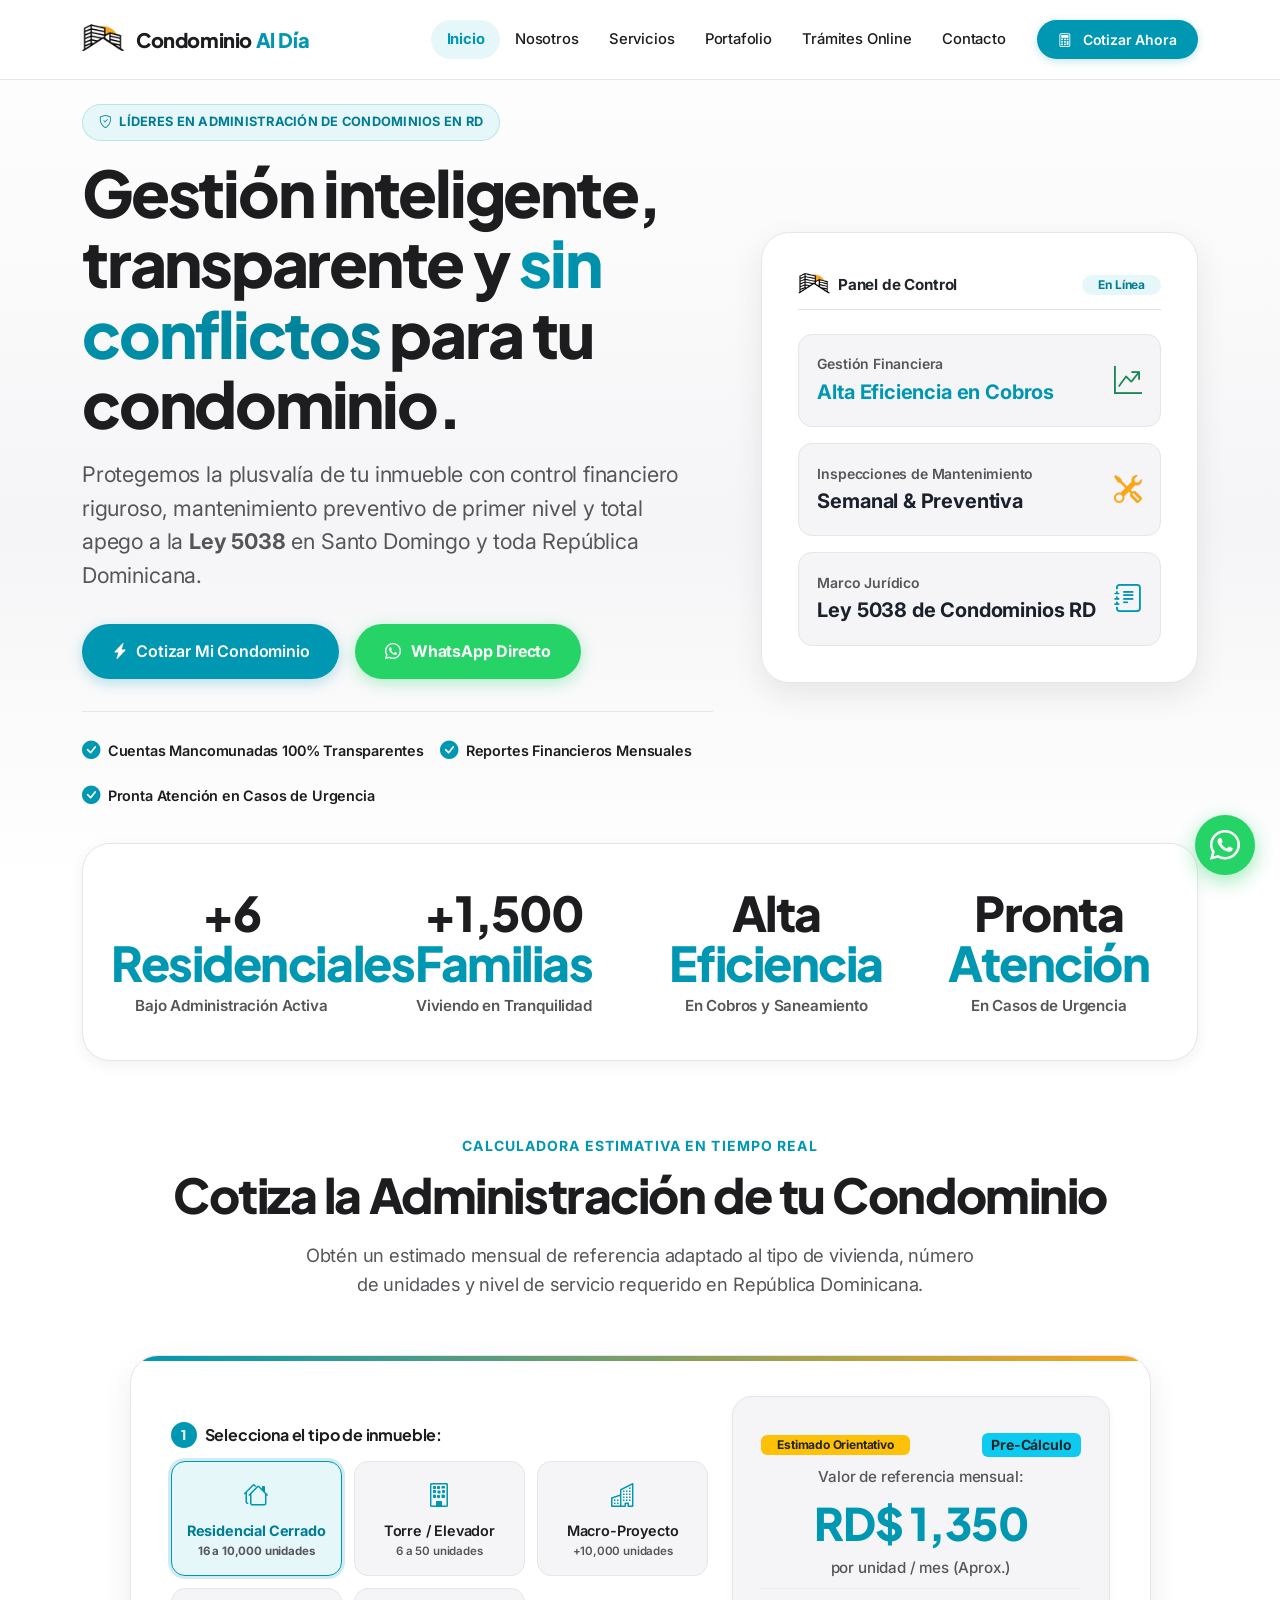
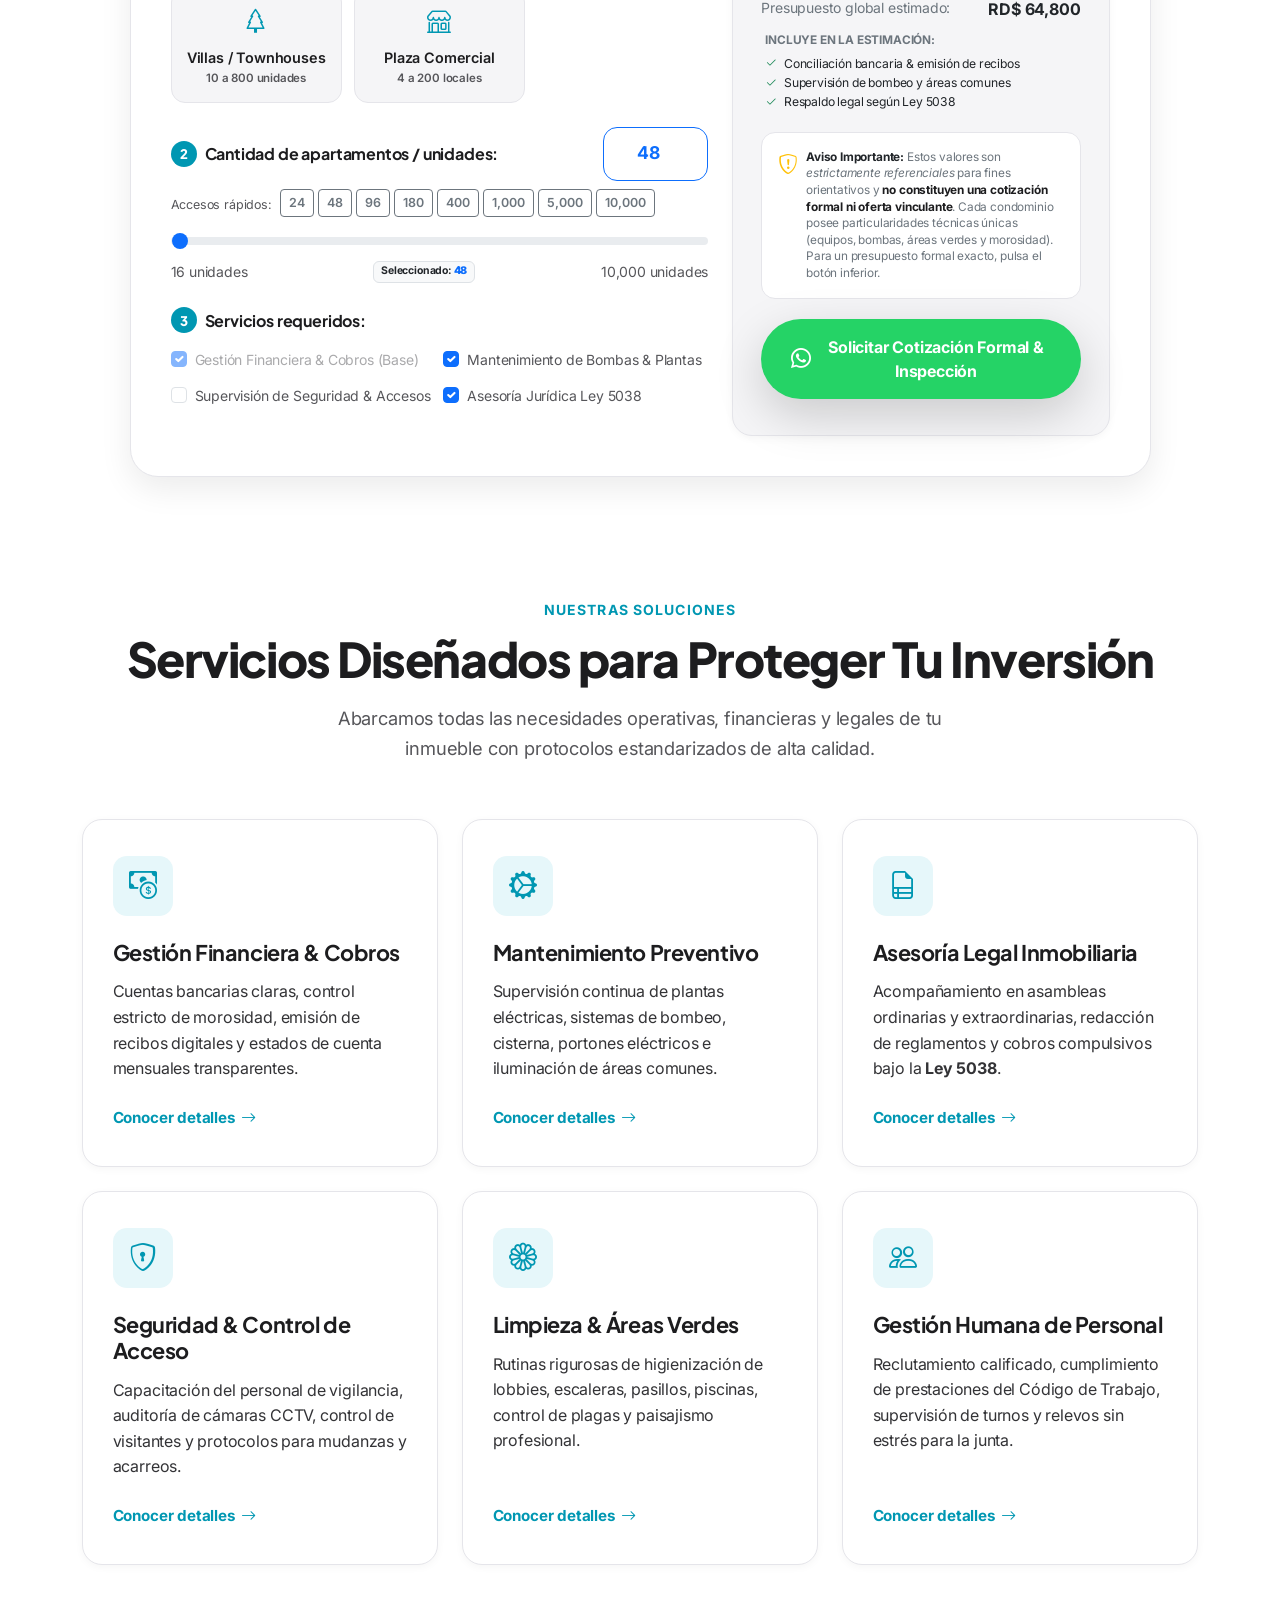
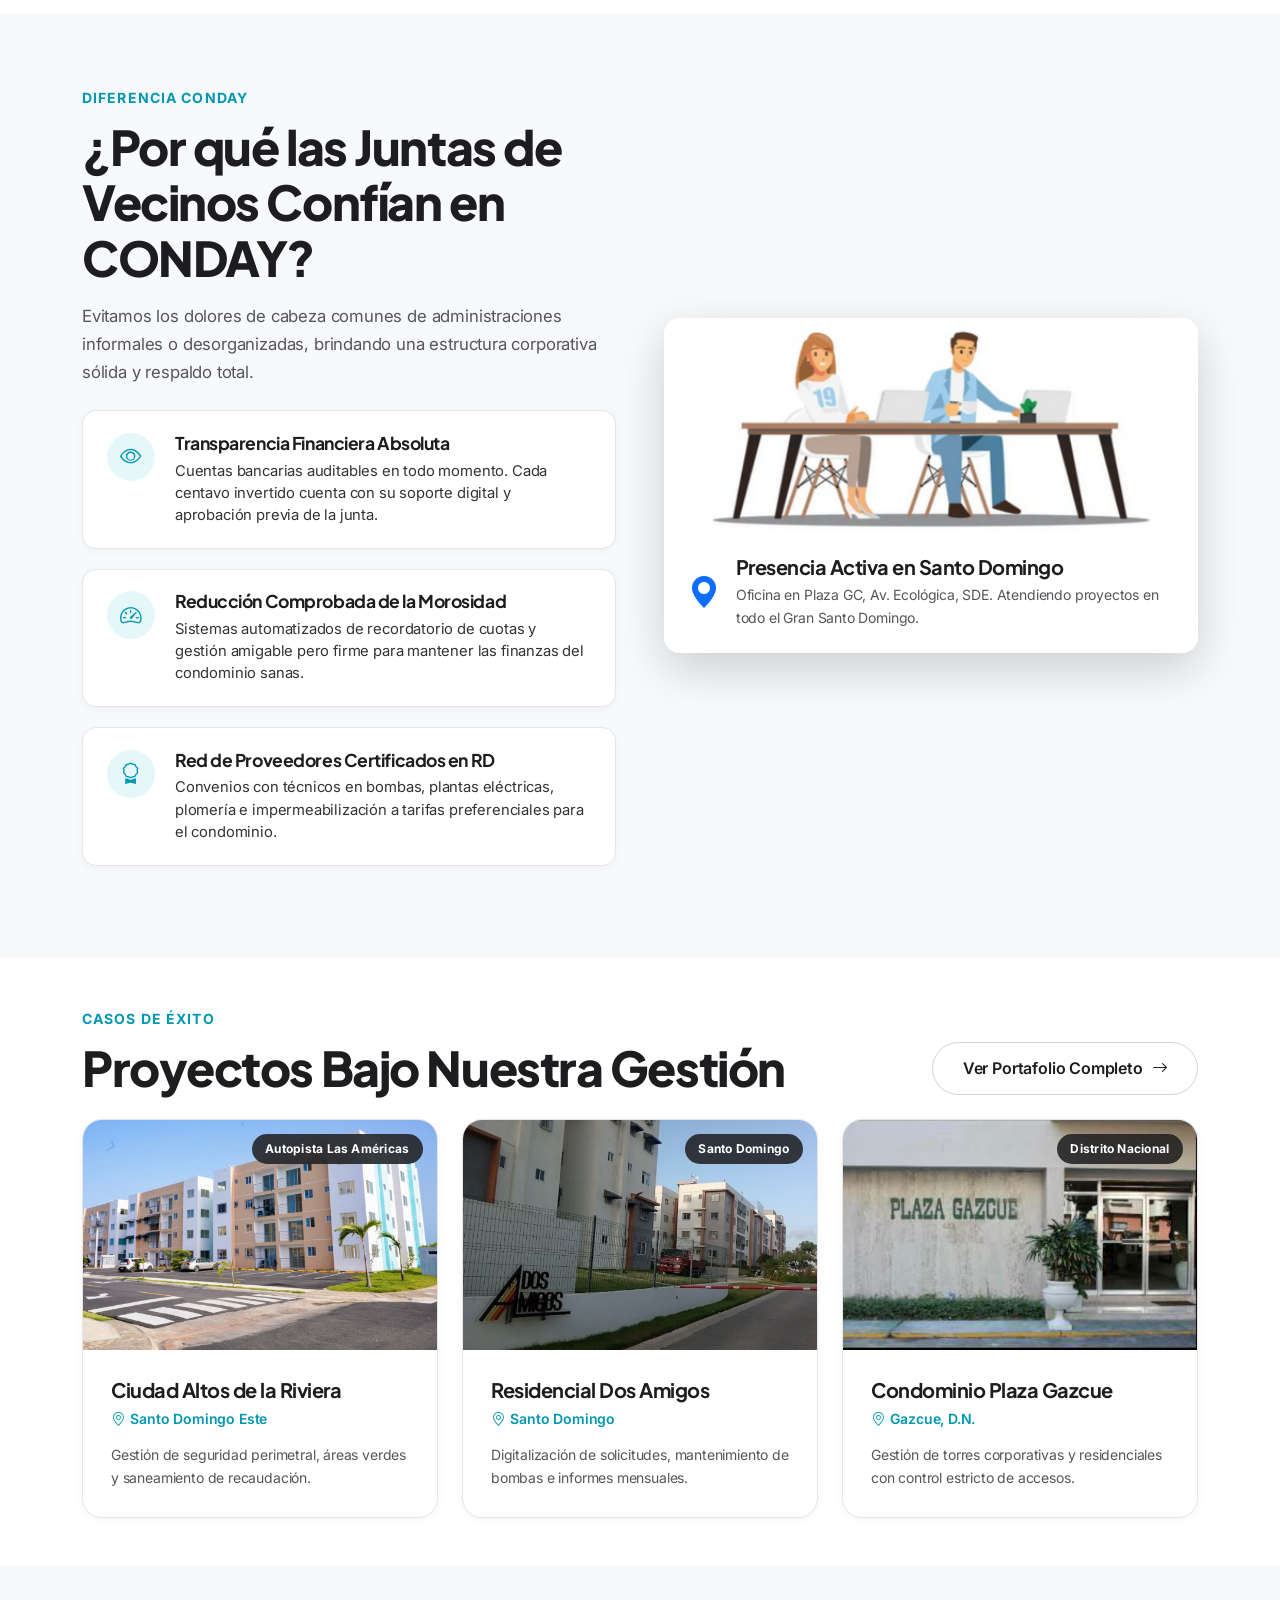
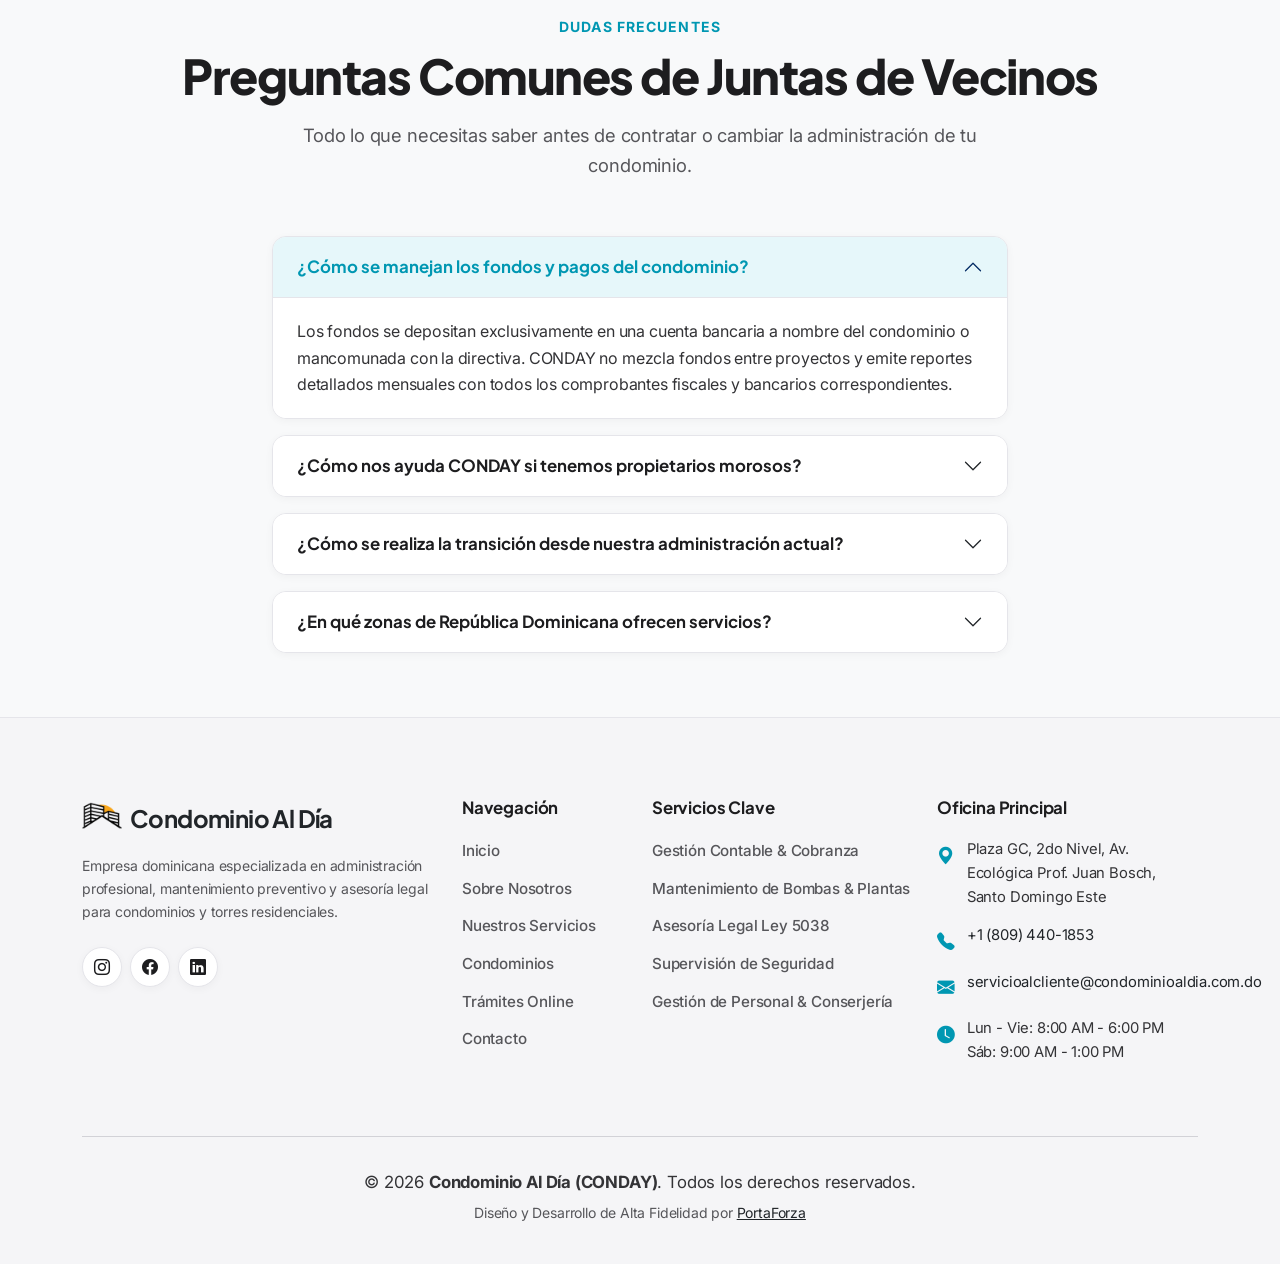
==== commit 44a82a0f: "feat: add frontend pages, CSS styles, and Firebase configuration" ====
--- a/public/index.html
+++ b/public/index.html
@@ -44,7 +44,7 @@
     <link rel="stylesheet" href="https://cdn.jsdelivr.net/npm/bootstrap-icons@1.11.3/font/bootstrap-icons.min.css">
 
     <!-- Hoja de Estilo Principal CONDAY -->
-    <link rel="stylesheet" href="css/styles.css">
+    <link rel="stylesheet" href="css/styles.css?v=3.0">
 
     <!-- Schema.org JSON-LD para Google Rich Snippets & Local SEO -->
     <script type="application/ld+json">
@@ -778,6 +778,6 @@
 
     <!-- Bootstrap 5 Bundle JS -->
     <script src="https://cdn.jsdelivr.net/npm/bootstrap@5.3.0/dist/js/bootstrap.bundle.min.js"></script>
-    <script src="js/scripts.js"></script>
+    <script src="js/scripts.js?v=3.0"></script>
 </body>
 </html>
--- a/public/css/styles.css
+++ b/public/css/styles.css
@@ -1,6 +1,6 @@
 /* ==========================================================================
    CONDAY - CONDOMINIO AL DÍA
-   Diseño Inspirado en la Claridad, Tipografía y Minimalismo de Apple.com
+   Sistema de Diseño Inspirado en la Claridad, Tipografía y Minimalismo de Apple.com
    Paleta Fiel al Logo Oficial: Teal #0097B2 | Sol Ámbar #FAA61A | Obsidian #1D1D1F
    ========================================================================== */
 
@@ -18,9 +18,9 @@
     --brand-gold-light: #FEF7EB;
 
     /* Tipografía Apple High-Contrast System */
-    --text-primary: #1D1D1F;       /* Obsidian Black - Títulos y Textos Clave (Máximo Contraste) */
-    --text-body: #333336;          /* Charcoal Profundo - Lectura de párrafos ultra nítida */
-    --text-secondary: #56565A;     /* Gris Medio Oscuro - Metadatos y subtítulos legibles */
+    --text-primary: #1D1D1F;       /* Obsidian Black - Títulos y Textos Clave */
+    --text-body: #333336;          /* Charcoal Profundo - Párrafos de máxima lectura */
+    --text-secondary: #56565A;     /* Gris Medio Oscuro - Metadatos y subtítulos */
     --text-muted: #6E6E73;         /* Gris Apple - Notas secundarias legibles */
     
     /* Superficies y Fondos Apple Clean */
@@ -59,13 +59,13 @@
     --radius-xl: 28px;
     --radius-pill: 980px;
 
-    /* Transiciones fluidas */
+    /* Transiciones */
     --transition-fast: 0.18s cubic-bezier(0.25, 0.1, 0.25, 1);
     --transition-normal: 0.3s cubic-bezier(0.25, 0.1, 0.25, 1);
 }
 
 /* ==========================================================================
-   Base & Resets Tipográficos de Alto Contraste (Estilo Apple)
+   Base & Resets Tipográficos de Alto Contraste
    ========================================================================== */
 *, *::before, *::after {
     box-sizing: border-box;
@@ -86,7 +86,6 @@
     overflow-x: hidden;
 }
 
-/* Forzar legibilidad en Bootstrap */
 h1, h2, h3, h4, h5, h6,
 .h1, .h2, .h3, .h4, .h5, .h6 {
     font-family: var(--font-heading);
@@ -122,11 +121,15 @@
     color: var(--brand-teal-dark);
 }
 
-/* ==========================================================================
-   Barra de Navegación (Apple Style: Glass Blur & Clean Contrast)
+.max-w-600 {
+    max-width: 600px;
+}
+
+/* ==========================================================================
+   Barra de Navegación (Apple Style Glass Blur)
    ========================================================================== */
 .navbar-custom {
-    background: rgba(255, 255, 255, 0.92);
+    background: rgba(255, 255, 255, 0.94);
     backdrop-filter: saturate(180%) blur(20px);
     -webkit-backdrop-filter: saturate(180%) blur(20px);
     border-bottom: 1px solid var(--border-light);
@@ -220,7 +223,7 @@
 }
 
 /* ==========================================================================
-   Botones Apple-Style & Badges Corporativos
+   Botones & Badges Apple Pill
    ========================================================================== */
 .btn-primary-custom {
     background: var(--text-primary);
@@ -343,7 +346,7 @@
 }
 
 /* ==========================================================================
-   Hero Section (Limpia, Espaciosa y de Tipografía Imponente)
+   Hero Section
    ========================================================================== */
 .hero-section {
     position: relative;
@@ -400,7 +403,6 @@
     font-size: 1.15rem;
 }
 
-/* Tarjeta Hero Visual */
 .hero-visual-card {
     background: var(--bg-pure-white);
     border: 1px solid var(--border-light);
@@ -460,7 +462,7 @@
 }
 
 /* ==========================================================================
-   Cotizador Inteligente Dinámico (Apple Clarity & High Contrast)
+   Cotizador Inteligente Dinámico
    ========================================================================== */
 .calculator-card {
     background: var(--bg-pure-white);
@@ -551,7 +553,6 @@
     font-weight: 700;
 }
 
-/* Caja de Resultado del Cotizador - Claridad Total */
 .calc-result-box {
     background: var(--bg-apple-surface);
     border: 1.5px solid var(--border-light);
@@ -599,7 +600,56 @@
 }
 
 /* ==========================================================================
-   Secciones & Tarjetas de Servicios (Apple Clean Grid)
+   Diferenciadores Why Conday (feature-box)
+   ========================================================================== */
+.feature-box {
+    display: flex;
+    align-items: flex-start;
+    gap: 1.25rem;
+    padding: 1.35rem 1.5rem;
+    background: var(--bg-pure-white);
+    border: 1px solid var(--border-light);
+    border-radius: var(--radius-md);
+    margin-bottom: 1.25rem;
+    box-shadow: var(--shadow-apple-sm);
+    transition: all var(--transition-fast);
+}
+
+.feature-box:hover {
+    transform: translateY(-3px);
+    box-shadow: var(--shadow-apple-md);
+    border-color: var(--brand-teal);
+}
+
+.feature-box-icon {
+    width: 48px;
+    height: 48px;
+    border-radius: 50%;
+    background: var(--brand-teal-light);
+    color: var(--brand-teal);
+    display: flex;
+    align-items: center;
+    justify-content: center;
+    font-size: 1.35rem;
+    flex-shrink: 0;
+}
+
+.feature-box-content h4 {
+    font-size: 1.1rem;
+    font-weight: 700;
+    color: var(--text-primary);
+    margin-bottom: 0.35rem;
+}
+
+.feature-box-content p {
+    font-size: 0.925rem;
+    color: var(--text-body);
+    margin-bottom: 0;
+    line-height: 1.5;
+}
+
+/* ==========================================================================
+   Secciones & Tarjetas de Servicios
    ========================================================================== */
 .section-header {
     margin-bottom: 3.5rem;
@@ -633,7 +683,6 @@
     line-height: 1.6;
 }
 
-/* Tarjetas de Servicios & Beneficios */
 .service-feature-card {
     background: var(--bg-pure-white);
     border: 1px solid var(--border-light);
@@ -705,7 +754,9 @@
     gap: 0.65rem;
 }
 
-/* Tarjetas de Portafolio */
+/* ==========================================================================
+   Portafolio Cards & Badges
+   ========================================================================== */
 .portfolio-card {
     background: var(--bg-pure-white);
     border: 1px solid var(--border-light);
@@ -724,13 +775,15 @@
     border-color: var(--border-strong);
 }
 
+.portfolio-img-container,
 .portfolio-img-wrapper {
     position: relative;
-    height: 220px;
+    height: 230px;
     overflow: hidden;
     background: var(--bg-apple-surface);
 }
 
+.portfolio-img-container img,
 .portfolio-img-wrapper img {
     width: 100%;
     height: 100%;
@@ -738,10 +791,25 @@
     transition: transform 0.5s ease;
 }
 
-.portfolio-card:hover .portfolio-img-wrapper img {
+.portfolio-card:hover img {
     transform: scale(1.06);
 }
 
+.portfolio-badge {
+    position: absolute;
+    top: 14px;
+    right: 14px;
+    background: rgba(29, 29, 31, 0.85);
+    color: #FFFFFF;
+    backdrop-filter: blur(8px);
+    font-size: 0.75rem;
+    font-weight: 700;
+    padding: 0.35rem 0.85rem;
+    border-radius: var(--radius-pill);
+    letter-spacing: 0.02em;
+}
+
+.portfolio-body,
 .portfolio-content {
     padding: 1.75rem;
     flex-grow: 1;
@@ -753,7 +821,17 @@
     font-size: 1.25rem;
     font-weight: 700;
     color: var(--text-primary);
-    margin-bottom: 0.5rem;
+    margin-bottom: 0.4rem;
+}
+
+.portfolio-location {
+    font-size: 0.875rem;
+    color: var(--brand-teal);
+    font-weight: 600;
+    margin-bottom: 0.75rem;
+    display: flex;
+    align-items: center;
+    gap: 0.35rem;
 }
 
 .portfolio-desc {
@@ -763,9 +841,30 @@
     margin-bottom: 1.25rem;
 }
 
-/* ==========================================================================
-   Acordeón de Preguntas Frecuentes (FAQ) Apple Style
-   ========================================================================== */
+.portfolio-filter-btn {
+    font-family: var(--font-body);
+    font-weight: 600;
+    font-size: 0.9rem;
+    padding: 0.5rem 1.25rem;
+    border-radius: var(--radius-pill);
+    border: 1.5px solid var(--border-light);
+    background: var(--bg-pure-white);
+    color: var(--text-primary);
+    transition: all var(--transition-fast);
+    cursor: pointer;
+}
+
+.portfolio-filter-btn:hover,
+.portfolio-filter-btn.active {
+    background: var(--brand-teal);
+    color: #FFFFFF;
+    border-color: var(--brand-teal);
+}
+
+/* ==========================================================================
+   Acordeón de Preguntas Frecuentes (FAQ)
+   ========================================================================== */
+.accordion-conday .accordion-item,
 .faq-accordion .accordion-item {
     background: var(--bg-pure-white);
     border: 1px solid var(--border-light);
@@ -775,6 +874,7 @@
     box-shadow: var(--shadow-apple-sm);
 }
 
+.accordion-conday .accordion-button,
 .faq-accordion .accordion-button {
     font-family: var(--font-heading);
     font-weight: 700;
@@ -785,11 +885,13 @@
     box-shadow: none;
 }
 
+.accordion-conday .accordion-button:not(.collapsed),
 .faq-accordion .accordion-button:not(.collapsed) {
     color: var(--brand-teal);
     background: var(--brand-teal-light);
 }
 
+.accordion-conday .accordion-body,
 .faq-accordion .accordion-body {
     font-size: 1rem;
     color: var(--text-body);
@@ -800,8 +902,9 @@
 }
 
 /* ==========================================================================
-   Footer Corporativo (Luminoso, Limpio y de Alto Contraste)
-   ========================================================================== */
+   Footer Corporativo
+   ========================================================================== */
+.footer-corporate,
 .footer-custom {
     background: var(--bg-apple-surface);
     border-top: 1px solid var(--border-light);
@@ -966,6 +1069,14 @@
 /* ==========================================================================
    Formularios y Elementos de Interacción
    ========================================================================== */
+.custom-form-card {
+    background: var(--bg-pure-white);
+    border: 1px solid var(--border-light);
+    border-radius: var(--radius-xl);
+    padding: 2.5rem;
+    box-shadow: var(--shadow-apple-lg);
+}
+
 .form-control, .form-select {
     font-family: var(--font-body);
     font-size: 1rem;
@@ -990,6 +1101,35 @@
     font-size: 0.95rem;
     margin-bottom: 0.45rem;
 }
+
+.hover-elevate {
+    transition: transform var(--transition-fast), box-shadow var(--transition-fast);
+}
+
+.hover-elevate:hover {
+    transform: translateY(-4px);
+    box-shadow: var(--shadow-apple-hover) !important;
+}
+
+.portfolio-item-col {
+    transition: all var(--transition-normal);
+}
+
+.calc-service-check {
+    accent-color: var(--brand-teal);
+    cursor: pointer;
+}
+
+/* Utilidades de Flexbox y Espaciado de Respaldo */
+.gap-1 { gap: 0.25rem !important; }
+.gap-2 { gap: 0.5rem !important; }
+.gap-3 { gap: 1rem !important; }
+.gap-4 { gap: 1.5rem !important; }
+.flex-column { flex-direction: column !important; }
+.flex-grow-1 { flex-grow: 1 !important; }
+.flex-shrink-0 { flex-shrink: 0 !important; }
+.min-vh-100 { min-height: 100vh !important; }
+.overflow-hidden { overflow: hidden !important; }
 
 /* ==========================================================================
    Responsive
